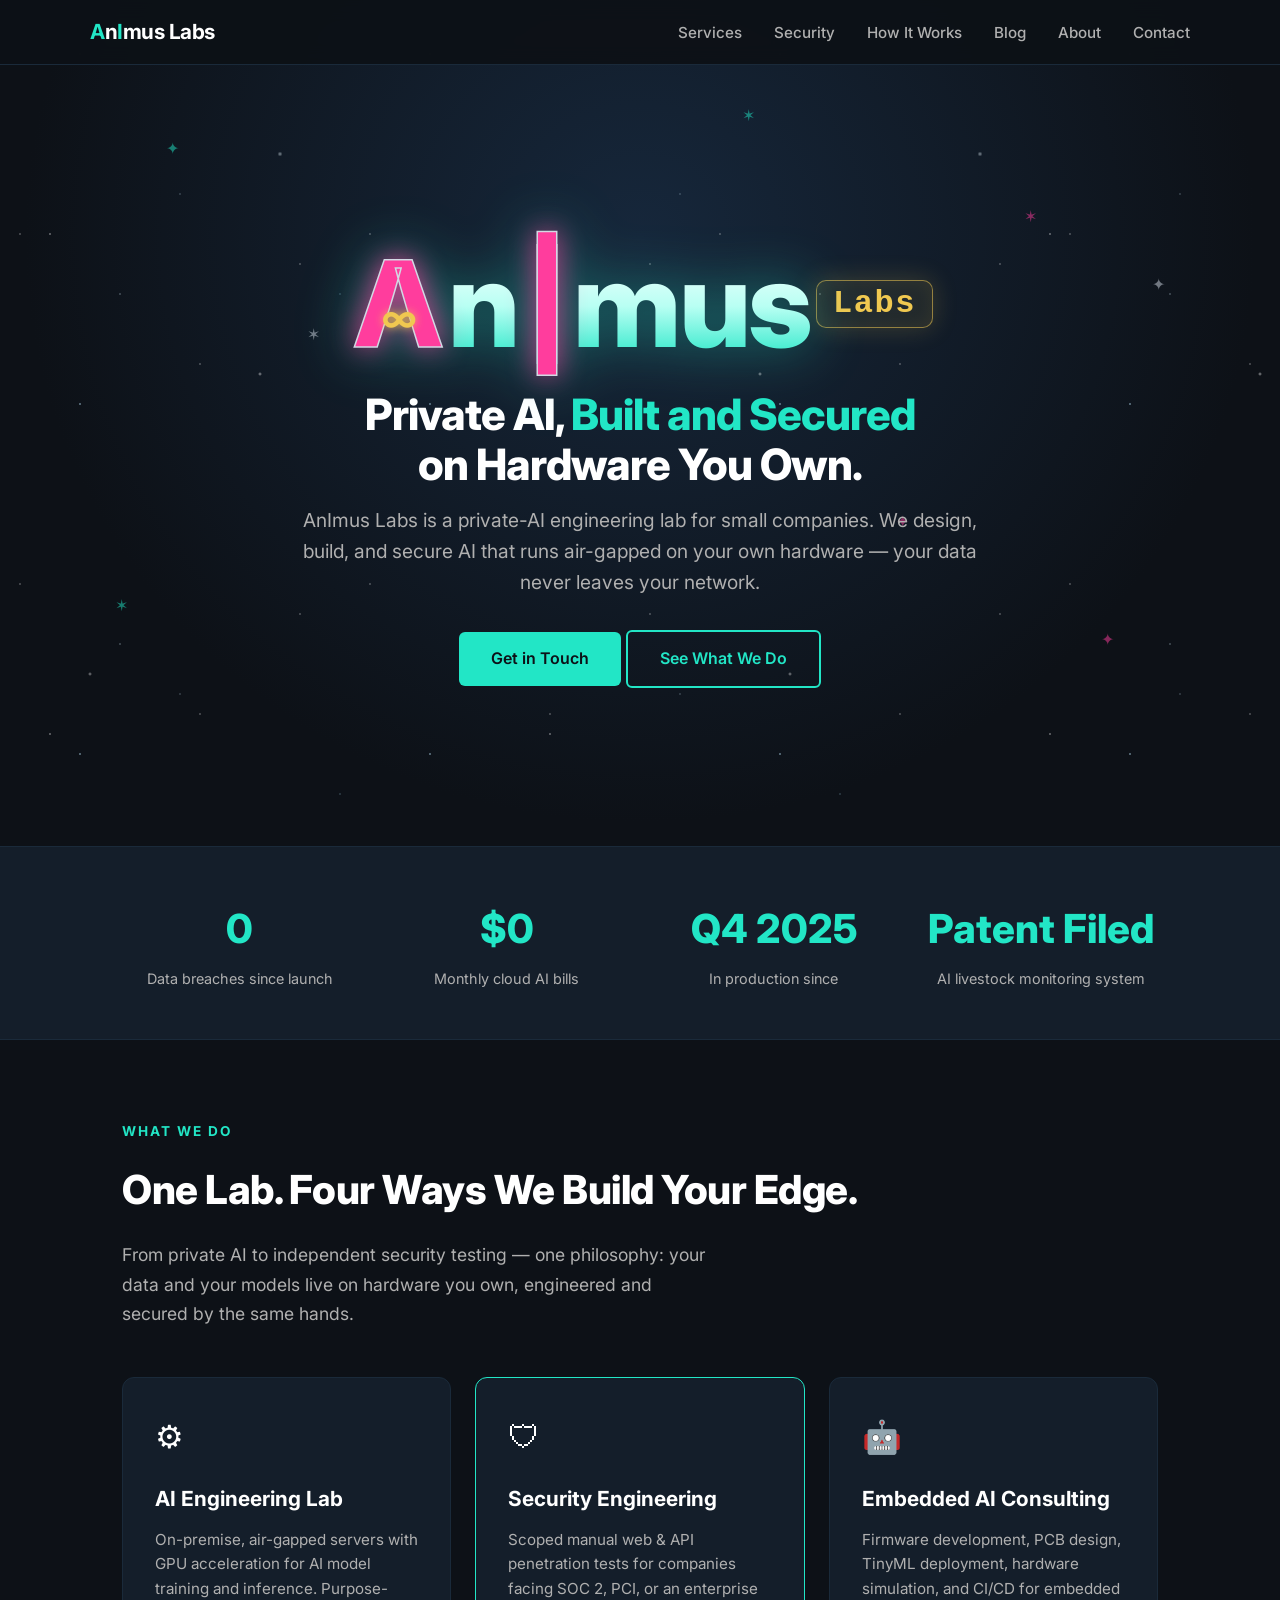
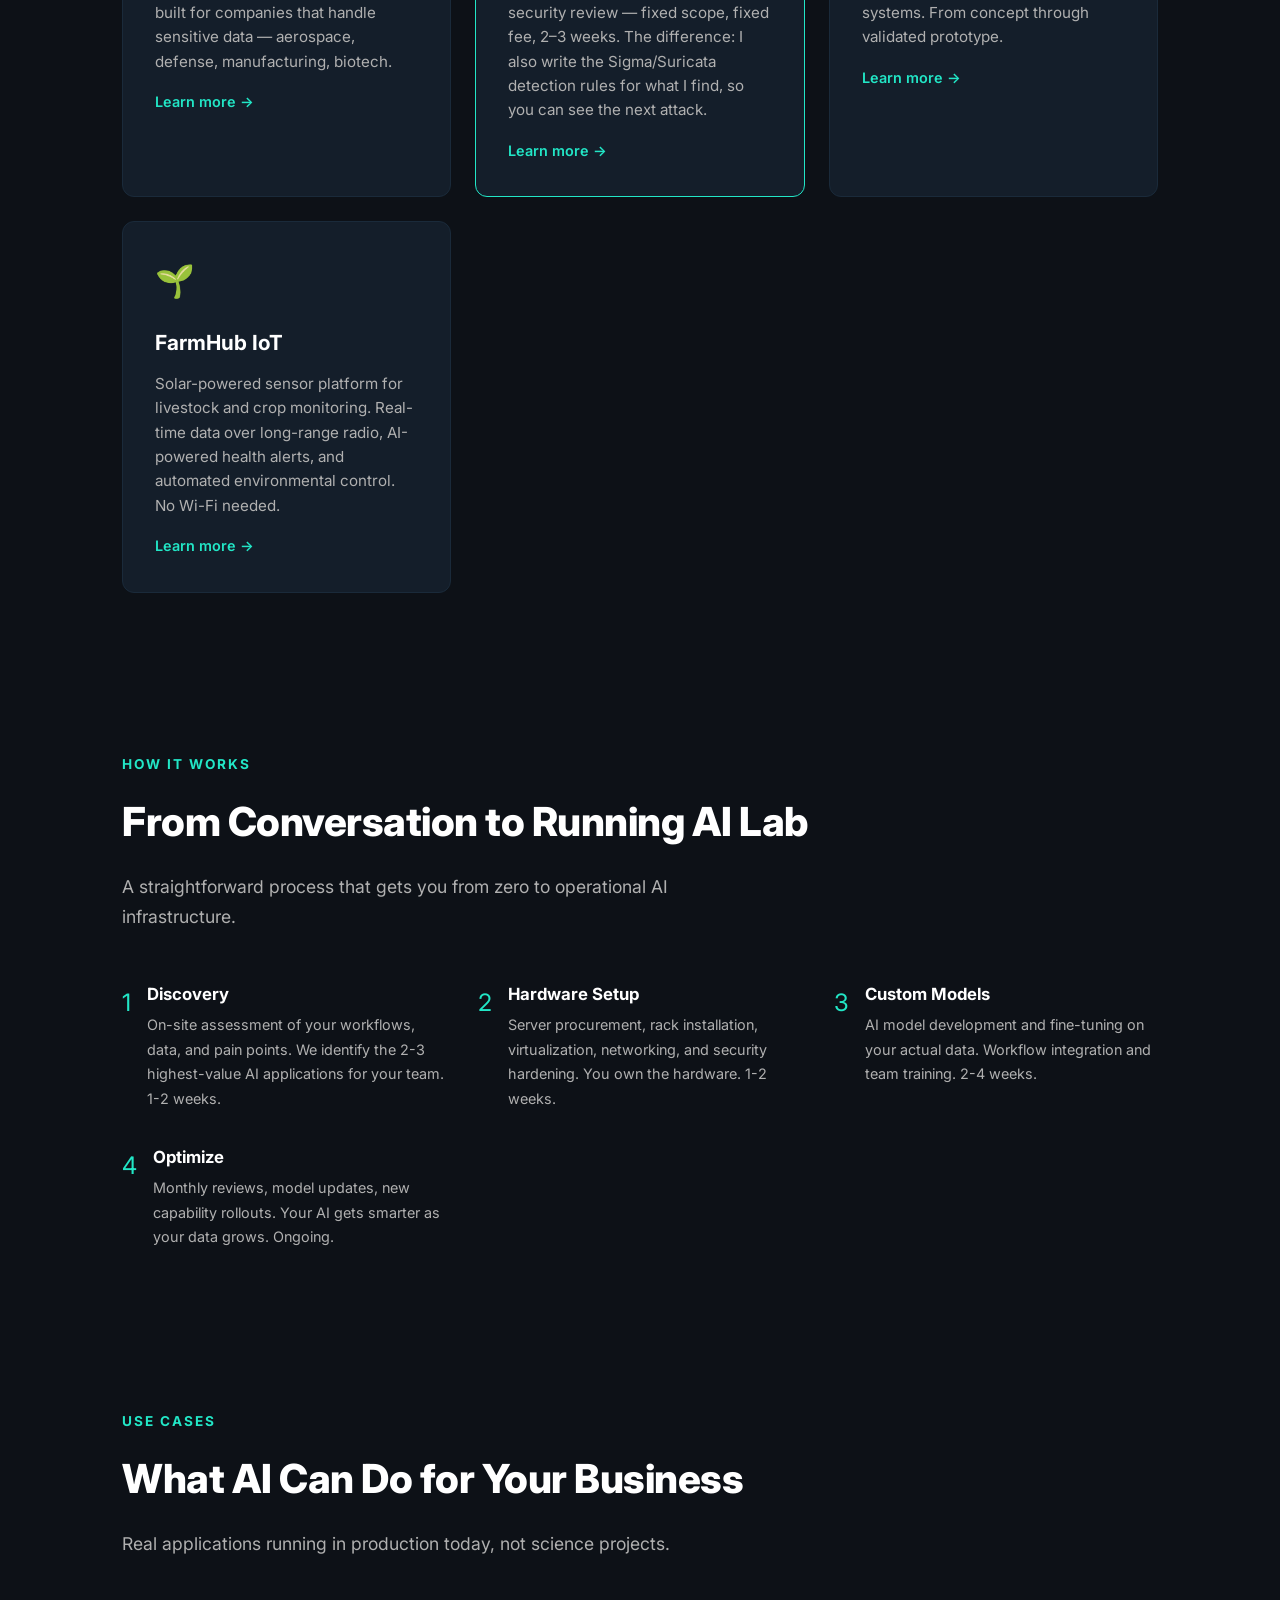
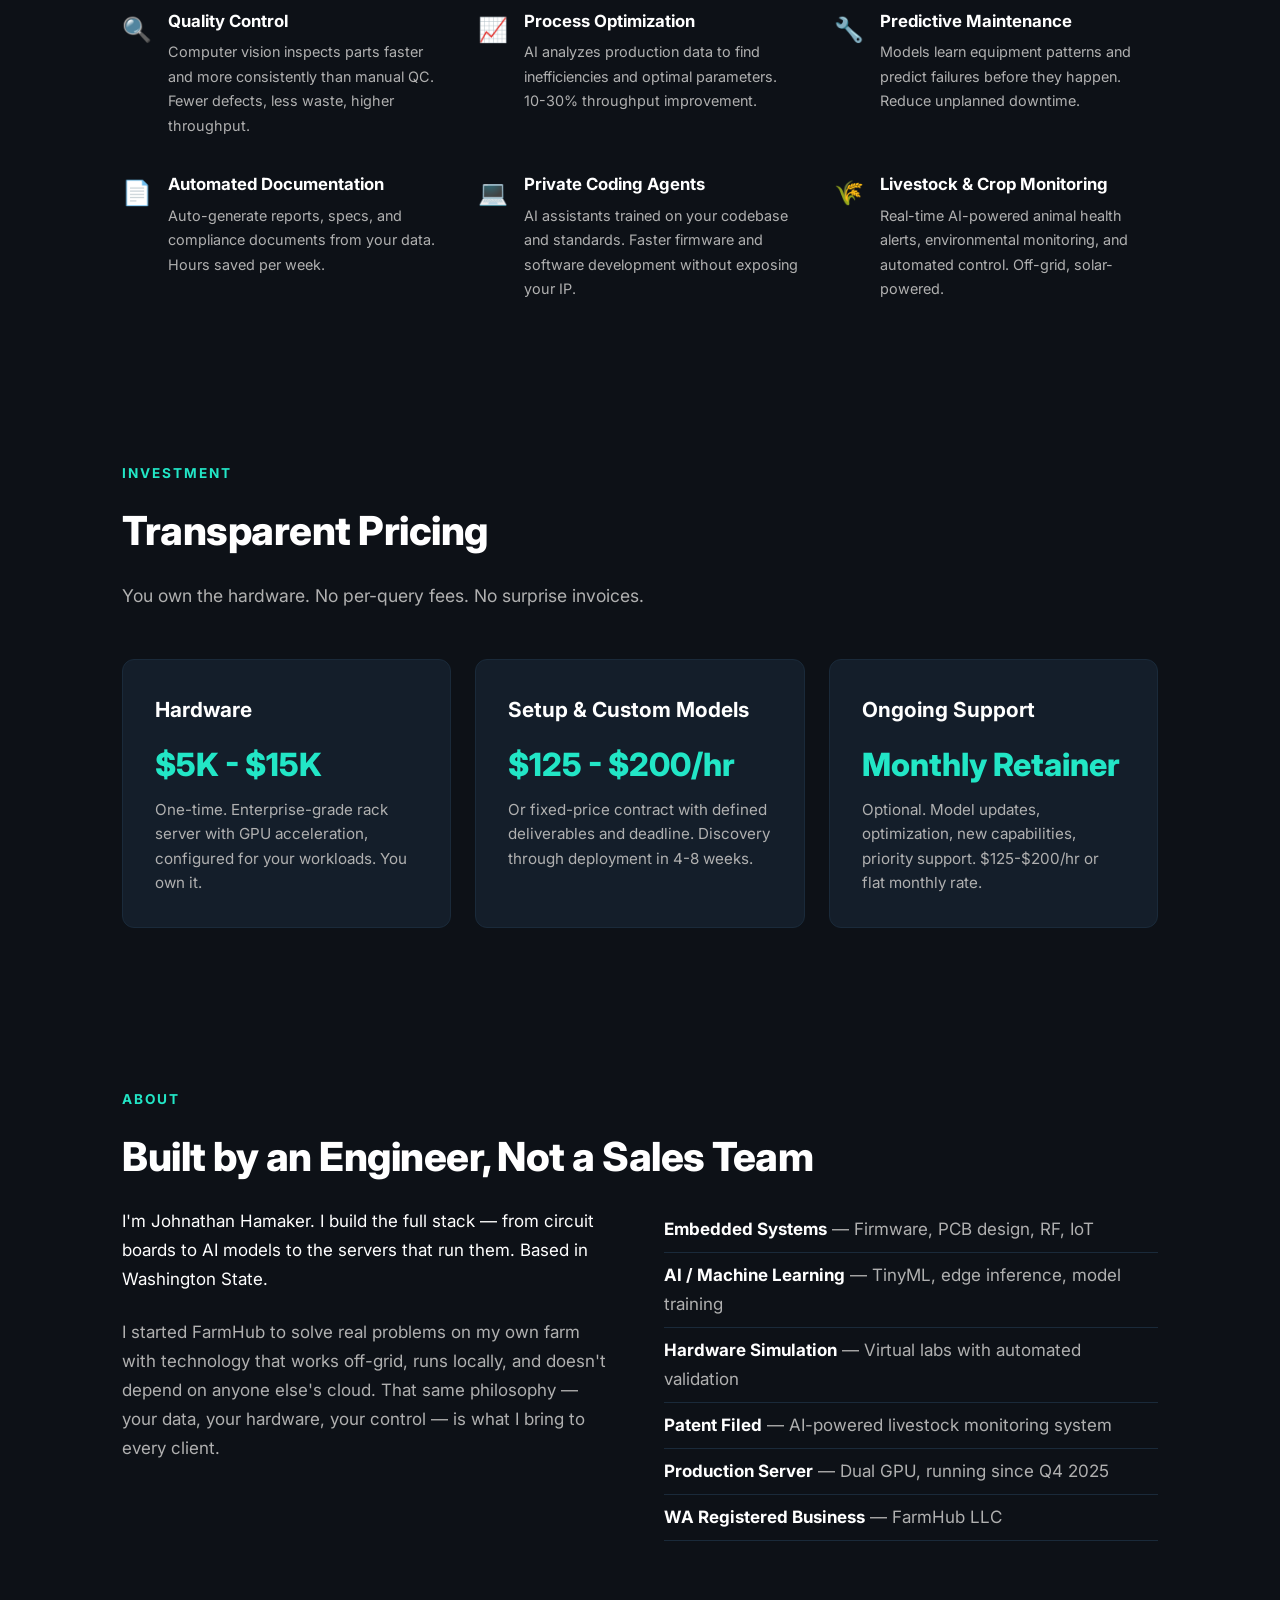
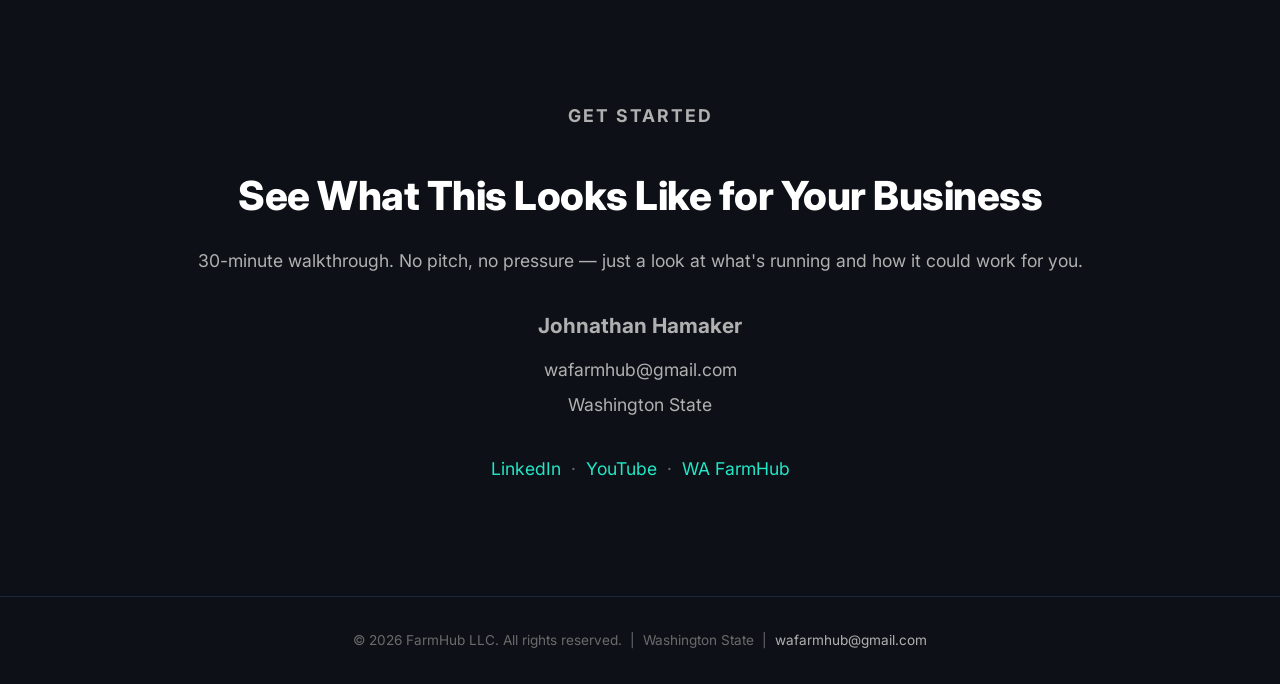
==== index.html @ 7c8c94a9 "Privacy: remove personal phone number + pinpoint town from all public pages Strip 425-318-5986 site-" ====
<!DOCTYPE html>
<html lang="en">
<head>
  <meta charset="UTF-8">
  <meta name="viewport" content="width=device-width, initial-scale=1.0">
  <title>AnImus Labs — Private AI Engineering &amp; Security for Small Companies</title>
  <meta name="description" content="A private-AI engineering lab. We design, build, and secure AI that runs on hardware you own — air-gapped, no cloud dependency, your data never leaves your network. Plus independent web & API penetration testing. Washington State.">
  <link rel="preconnect" href="https://fonts.googleapis.com">
  <link href="https://fonts.googleapis.com/css2?family=Inter:wght@400;500;600;700;800&display=swap" rel="stylesheet">
  <link rel="stylesheet" href="style.css">
</head>
<body>

<!-- NAV -->
<nav>
  <div class="nav-inner">
    <a href="index.html" class="logo"><span>A</span>n<span>I</span>mus Labs</a>
    <button class="nav-toggle" onclick="document.querySelector('nav ul').classList.toggle('open')">&#9776;</button>
    <ul>
      <li><a href="#services">Services</a></li>
      <li><a href="security.html">Security</a></li>
      <li><a href="#how-it-works">How It Works</a></li>
      <li><a href="blog.html">Blog</a></li>
      <li><a href="#about">About</a></li>
      <li><a href="#contact">Contact</a></li>
    </ul>
  </div>
</nav>

<!-- HERO: terminal + starfield -->
<div class="hero-stage">
  <div class="stars"></div>
  <div class="stars2"></div>
  <div class="stars3"></div>
  <span class="spark" style="top:16%; left:13%;">&#10022;</span>
  <span class="spark pink" style="top:24%; left:80%; animation-delay:0.8s;">&#10038;</span>
  <span class="spark" style="top:70%; left:9%; animation-delay:1.4s;">&#10038;</span>
  <span class="spark pink" style="top:74%; left:86%; animation-delay:0.4s;">&#10022;</span>
  <span class="spark" style="top:12%; left:58%; animation-delay:2s;">&#10038;</span>
  <span class="spark pink" style="top:60%; left:70%; animation-delay:1.1s;">&#10022;</span>
  <span class="spark silver" style="top:38%; left:24%; animation-delay:1.7s;">&#10038;</span>
  <span class="spark silver" style="top:32%; left:90%; animation-delay:0.6s;">&#10022;</span>

  <div class="hero-copy">
    <div class="brandmark"><span class="word"><span class="ai" title="lambda — the symbol of computation">&#923;</span>n<span class="ai pink" title="pipe — the Unix pipe">|</span>mus</span><span class="labs">Labs</span></div>
    <h1>Private AI, <span class="highlight">Built and Secured</span><br>on Hardware You Own.</h1>
    <p class="subtitle">AnImus Labs is a private-AI engineering lab for small companies. We design, build, and secure AI that runs air-gapped on your own hardware &mdash; your data never leaves your network.</p>
    <div class="cta-row">
      <a href="#contact" class="btn btn-primary">Get in Touch</a>
      <a href="#services" class="btn btn-outline">See What We Do</a>
    </div>
  </div>
</div>

<!-- PROOF BAR -->
<div class="proof-bar">
  <div class="proof-inner">
    <div class="proof-stat">
      <div class="number">0</div>
      <div class="label">Data breaches since launch</div>
    </div>
    <div class="proof-stat">
      <div class="number">$0</div>
      <div class="label">Monthly cloud AI bills</div>
    </div>
    <div class="proof-stat">
      <div class="number">Q4 2025</div>
      <div class="label">In production since</div>
    </div>
    <div class="proof-stat">
      <div class="number">Patent Filed</div>
      <div class="label">AI livestock monitoring system</div>
    </div>
  </div>
</div>

<!-- SERVICES -->
<section id="services">
  <p class="section-label">What We Do</p>
  <h2>One Lab. Four Ways We Build Your Edge.</h2>
  <p class="section-desc">From private AI to independent security testing &mdash; one philosophy: your data and your models live on hardware you own, engineered and secured by the same hands.</p>

  <div class="services-grid">
    <div class="service-card">
      <div class="icon">&#9881;</div>
      <h3>AI Engineering Lab</h3>
      <p>On-premise, air-gapped servers with GPU acceleration for AI model training and inference. Purpose-built for companies that handle sensitive data &mdash; aerospace, defense, manufacturing, biotech.</p>
      <a href="ai-lab.html" class="learn-more">Learn more &rarr;</a>
    </div>

    <div class="service-card" style="border-color: var(--cyan);">
      <div class="icon">&#128737;</div>
      <h3>Security Engineering</h3>
      <p>Scoped manual web &amp; API penetration tests for companies facing SOC 2, PCI, or an enterprise security review &mdash; fixed scope, fixed fee, 2&ndash;3 weeks. The difference: I also write the Sigma/Suricata detection rules for what I find, so you can see the next attack.</p>
      <a href="security.html" class="learn-more">Learn more &rarr;</a>
    </div>

    <div class="service-card">
      <div class="icon">&#129302;</div>
      <h3>Embedded AI Consulting</h3>
      <p>Firmware development, PCB design, TinyML deployment, hardware simulation, and CI/CD for embedded systems. From concept through validated prototype.</p>
      <a href="consulting.html" class="learn-more">Learn more &rarr;</a>
    </div>

    <div class="service-card">
      <div class="icon">&#127793;</div>
      <h3>FarmHub IoT</h3>
      <p>Solar-powered sensor platform for livestock and crop monitoring. Real-time data over long-range radio, AI-powered health alerts, and automated environmental control. No Wi-Fi needed.</p>
      <a href="farmhub-iot.html" class="learn-more">Learn more &rarr;</a>
    </div>
  </div>
</section>

<!-- HOW IT WORKS -->
<section id="how-it-works">
  <p class="section-label">How It Works</p>
  <h2>From Conversation to Running AI Lab</h2>
  <p class="section-desc">A straightforward process that gets you from zero to operational AI infrastructure.</p>

  <div class="features-list">
    <div class="feature">
      <div class="icon" style="color: var(--cyan);">1</div>
      <div>
        <h4>Discovery</h4>
        <p>On-site assessment of your workflows, data, and pain points. We identify the 2-3 highest-value AI applications for your team. 1-2 weeks.</p>
      </div>
    </div>
    <div class="feature">
      <div class="icon" style="color: var(--cyan);">2</div>
      <div>
        <h4>Hardware Setup</h4>
        <p>Server procurement, rack installation, virtualization, networking, and security hardening. You own the hardware. 1-2 weeks.</p>
      </div>
    </div>
    <div class="feature">
      <div class="icon" style="color: var(--cyan);">3</div>
      <div>
        <h4>Custom Models</h4>
        <p>AI model development and fine-tuning on your actual data. Workflow integration and team training. 2-4 weeks.</p>
      </div>
    </div>
    <div class="feature">
      <div class="icon" style="color: var(--cyan);">4</div>
      <div>
        <h4>Optimize</h4>
        <p>Monthly reviews, model updates, new capability rollouts. Your AI gets smarter as your data grows. Ongoing.</p>
      </div>
    </div>
  </div>
</section>

<!-- USE CASES -->
<section>
  <p class="section-label">Use Cases</p>
  <h2>What AI Can Do for Your Business</h2>
  <p class="section-desc">Real applications running in production today, not science projects.</p>

  <div class="features-list">
    <div class="feature">
      <div class="icon">&#128269;</div>
      <div>
        <h4>Quality Control</h4>
        <p>Computer vision inspects parts faster and more consistently than manual QC. Fewer defects, less waste, higher throughput.</p>
      </div>
    </div>
    <div class="feature">
      <div class="icon">&#128200;</div>
      <div>
        <h4>Process Optimization</h4>
        <p>AI analyzes production data to find inefficiencies and optimal parameters. 10-30% throughput improvement.</p>
      </div>
    </div>
    <div class="feature">
      <div class="icon">&#128295;</div>
      <div>
        <h4>Predictive Maintenance</h4>
        <p>Models learn equipment patterns and predict failures before they happen. Reduce unplanned downtime.</p>
      </div>
    </div>
    <div class="feature">
      <div class="icon">&#128196;</div>
      <div>
        <h4>Automated Documentation</h4>
        <p>Auto-generate reports, specs, and compliance documents from your data. Hours saved per week.</p>
      </div>
    </div>
    <div class="feature">
      <div class="icon">&#128187;</div>
      <div>
        <h4>Private Coding Agents</h4>
        <p>AI assistants trained on your codebase and standards. Faster firmware and software development without exposing your IP.</p>
      </div>
    </div>
    <div class="feature">
      <div class="icon">&#127806;</div>
      <div>
        <h4>Livestock &amp; Crop Monitoring</h4>
        <p>Real-time AI-powered animal health alerts, environmental monitoring, and automated control. Off-grid, solar-powered.</p>
      </div>
    </div>
  </div>
</section>

<!-- PRICING -->
<section>
  <p class="section-label">Investment</p>
  <h2>Transparent Pricing</h2>
  <p class="section-desc">You own the hardware. No per-query fees. No surprise invoices.</p>

  <div class="services-grid">
    <div class="service-card">
      <h3>Hardware</h3>
      <p style="font-size: 2rem; color: var(--cyan); font-weight: 800; margin-bottom: 0.5rem;">$5K - $15K</p>
      <p>One-time. Enterprise-grade rack server with GPU acceleration, configured for your workloads. You own it.</p>
    </div>
    <div class="service-card">
      <h3>Setup &amp; Custom Models</h3>
      <p style="font-size: 2rem; color: var(--cyan); font-weight: 800; margin-bottom: 0.5rem;">$125 - $200/hr</p>
      <p>Or fixed-price contract with defined deliverables and deadline. Discovery through deployment in 4-8 weeks.</p>
    </div>
    <div class="service-card">
      <h3>Ongoing Support</h3>
      <p style="font-size: 2rem; color: var(--cyan); font-weight: 800; margin-bottom: 0.5rem;">Monthly Retainer</p>
      <p>Optional. Model updates, optimization, new capabilities, priority support. $125-$200/hr or flat monthly rate.</p>
    </div>
  </div>
</section>

<!-- ABOUT -->
<section id="about">
  <p class="section-label">About</p>
  <h2>Built by an Engineer, Not a Sales Team</h2>

  <div class="about-grid">
    <div>
      <p style="margin-bottom: 1.5rem;">I'm Johnathan Hamaker. I build the full stack — from circuit boards to AI models to the servers that run them. Based in Washington State.</p>
      <p style="color: var(--gray-light);">I started FarmHub to solve real problems on my own farm with technology that works off-grid, runs locally, and doesn't depend on anyone else's cloud. That same philosophy — your data, your hardware, your control — is what I bring to every client.</p>
    </div>
    <div>
      <ul class="credentials">
        <li><strong>Embedded Systems</strong> — Firmware, PCB design, RF, IoT</li>
        <li><strong>AI / Machine Learning</strong> — TinyML, edge inference, model training</li>
        <li><strong>Hardware Simulation</strong> — Virtual labs with automated validation</li>
        <li><strong>Patent Filed</strong> — AI-powered livestock monitoring system</li>
        <li><strong>Production Server</strong> — Dual GPU, running since Q4 2025</li>
        <li><strong>WA Registered Business</strong> — FarmHub LLC</li>
      </ul>
    </div>
  </div>
</section>

<!-- CTA -->
<section id="contact" class="cta-section">
  <p class="section-label">Get Started</p>
  <h2>See What This Looks Like for Your Business</h2>
  <p>30-minute walkthrough. No pitch, no pressure — just a look at what's running and how it could work for you.</p>
  <p style="font-size: 1.3rem; margin-bottom: 0.5rem;"><strong>Johnathan Hamaker</strong></p>
  <p style="font-size: 1.1rem; color: var(--gray-light); line-height: 2;">
    wafarmhub@gmail.com<br>
    Washington State
  </p>
  <p style="margin-top: 1.5rem; color: var(--gray-dark);">
    <a href="https://www.linkedin.com/in/johnathan-hamaker-a85039198" target="_blank">LinkedIn</a>
    &nbsp;&middot;&nbsp;
    <a href="https://www.youtube.com/@johnyredneck2308" target="_blank">YouTube</a>
    &nbsp;&middot;&nbsp;
    <a href="https://www.wafarmhub.com" target="_blank">WA FarmHub</a>
  </p>
</section>

<!-- FOOTER -->
<footer>
  <p>&copy; 2026 FarmHub LLC. All rights reserved. &nbsp;|&nbsp; Washington State &nbsp;|&nbsp; <a href="mailto:wafarmhub@gmail.com">wafarmhub@gmail.com</a></p>
</footer>

</body>
</html>
---- style.css ----
/* AnImus Enterprises — Dark Navy/Cyan Theme */
:root {
  --navy: #0d1117;
  --navy-light: #141e2a;
  --navy-mid: #1a2a3a;
  --cyan: #22e6c6;        /* primary accent (retro teal) */
  --cyan-dark: #14a89a;
  --pink: #ff3d9d;       /* secondary accent (retro pink) */
  --silver: #d2d9e4;       /* glam accent (silver trim on the A/I letters) */
  --gold: #f0c850;         /* glam accent (gold — the Labs chip) */
  --white: #ffffff;
  --gray-light: #b0b0b0;
  --gray-dark: #6a6a6a;
  --red-soft: #ff8080;
  --font-main: 'Inter', -apple-system, BlinkMacSystemFont, 'Segoe UI', sans-serif;
  --font-mono: 'JetBrains Mono', 'Fira Code', monospace;
  --max-width: 1100px;
}

* { margin: 0; padding: 0; box-sizing: border-box; }

html { scroll-behavior: smooth; }

body {
  font-family: var(--font-main);
  background: var(--navy);
  color: var(--white);
  line-height: 1.7;
  font-size: 17px;
}

a { color: var(--cyan); text-decoration: none; transition: color 0.2s; }
a:hover { color: var(--white); }

/* === NAV === */
nav {
  position: fixed;
  top: 0;
  width: 100%;
  background: rgba(13, 17, 23, 0.95);
  backdrop-filter: blur(10px);
  border-bottom: 1px solid var(--navy-mid);
  z-index: 100;
  padding: 0 2rem;
}

nav .nav-inner {
  max-width: var(--max-width);
  margin: 0 auto;
  display: flex;
  justify-content: space-between;
  align-items: center;
  height: 64px;
}

nav .logo {
  font-size: 1.3rem;
  font-weight: 700;
  color: var(--white);
  letter-spacing: -0.5px;
}

nav .logo span { color: var(--cyan); }

nav ul {
  list-style: none;
  display: flex;
  gap: 2rem;
}

nav ul li a {
  color: var(--gray-light);
  font-size: 0.95rem;
  font-weight: 500;
  transition: color 0.2s;
}

nav ul li a:hover { color: var(--cyan); }

/* Mobile nav */
.nav-toggle { display: none; background: none; border: none; color: var(--white); font-size: 1.5rem; cursor: pointer; }

@media (max-width: 768px) {
  .nav-toggle { display: block; }
  nav ul { display: none; flex-direction: column; position: absolute; top: 64px; left: 0; width: 100%; background: var(--navy); padding: 1rem 2rem; border-bottom: 1px solid var(--navy-mid); }
  nav ul.open { display: flex; }
}

/* === SECTIONS === */
section {
  max-width: var(--max-width);
  margin: 0 auto;
  padding: 5rem 2rem;
}

/* === HERO === */
.hero {
  min-height: 90vh;
  display: flex;
  flex-direction: column;
  justify-content: center;
  max-width: var(--max-width);
  margin: 0 auto;
  padding: 8rem 2rem 5rem;
}

.hero h1 {
  font-size: 3.5rem;
  font-weight: 800;
  line-height: 1.15;
  margin-bottom: 1.5rem;
  letter-spacing: -1px;
}

.hero h1 .highlight { color: var(--cyan); }

.hero .subtitle {
  font-size: 1.3rem;
  color: var(--gray-light);
  max-width: 650px;
  margin-bottom: 2.5rem;
  line-height: 1.6;
}

.hero .cta-row { display: flex; gap: 1rem; flex-wrap: wrap; }

.btn {
  display: inline-block;
  padding: 0.85rem 2rem;
  border-radius: 6px;
  font-weight: 600;
  font-size: 1rem;
  transition: all 0.2s;
  cursor: pointer;
  border: none;
}

.btn-primary { background: var(--cyan); color: var(--navy); }
.btn-primary:hover { background: var(--white); color: var(--navy); }

.btn-outline { background: transparent; color: var(--cyan); border: 2px solid var(--cyan); }
.btn-outline:hover { background: var(--cyan); color: var(--navy); }

/* === SECTION HEADERS === */
.section-label {
  color: var(--cyan);
  font-size: 0.85rem;
  font-weight: 700;
  text-transform: uppercase;
  letter-spacing: 2px;
  margin-bottom: 0.75rem;
}

h2 {
  font-size: 2.5rem;
  font-weight: 800;
  margin-bottom: 1rem;
  letter-spacing: -0.5px;
}

.section-desc {
  color: var(--gray-light);
  font-size: 1.1rem;
  max-width: 600px;
  margin-bottom: 3rem;
}

/* === SERVICES GRID === */
.services-grid {
  display: grid;
  grid-template-columns: repeat(auto-fit, minmax(300px, 1fr));
  gap: 1.5rem;
}

.service-card {
  background: var(--navy-light);
  border: 1px solid var(--navy-mid);
  border-radius: 12px;
  padding: 2rem;
  transition: border-color 0.2s, transform 0.2s;
}

.service-card:hover {
  border-color: var(--cyan);
  transform: translateY(-2px);
}

.service-card .icon {
  font-size: 2rem;
  margin-bottom: 1rem;
}

.service-card h3 {
  font-size: 1.3rem;
  margin-bottom: 0.75rem;
  color: var(--white);
}

.service-card p {
  color: var(--gray-light);
  font-size: 0.95rem;
  line-height: 1.6;
}

.service-card .learn-more {
  display: inline-block;
  margin-top: 1rem;
  color: var(--cyan);
  font-weight: 600;
  font-size: 0.9rem;
}

/* === FEATURES LIST === */
.features-list {
  display: grid;
  grid-template-columns: repeat(auto-fit, minmax(280px, 1fr));
  gap: 2rem;
  margin-top: 2rem;
}

.feature {
  display: flex;
  gap: 1rem;
  align-items: flex-start;
}

.feature .icon {
  font-size: 1.5rem;
  flex-shrink: 0;
  margin-top: 0.2rem;
}

.feature h4 {
  font-size: 1.05rem;
  margin-bottom: 0.3rem;
}

.feature p {
  color: var(--gray-light);
  font-size: 0.9rem;
}

/* === PROOF BAR === */
.proof-bar {
  background: var(--navy-light);
  border-top: 1px solid var(--navy-mid);
  border-bottom: 1px solid var(--navy-mid);
}

.proof-bar .proof-inner {
  max-width: var(--max-width);
  margin: 0 auto;
  padding: 3rem 2rem;
  display: grid;
  grid-template-columns: repeat(auto-fit, minmax(200px, 1fr));
  gap: 2rem;
  text-align: center;
}

.proof-stat .number {
  font-size: 2.5rem;
  font-weight: 800;
  color: var(--cyan);
}

.proof-stat .label {
  color: var(--gray-light);
  font-size: 0.9rem;
  margin-top: 0.25rem;
}

/* === ABOUT === */
.about-grid {
  display: grid;
  grid-template-columns: 1fr 1fr;
  gap: 3rem;
  align-items: start;
}

@media (max-width: 768px) {
  .about-grid { grid-template-columns: 1fr; }
}

.about-grid .credentials { list-style: none; }
.about-grid .credentials li {
  padding: 0.5rem 0;
  border-bottom: 1px solid var(--navy-mid);
  color: var(--gray-light);
}
.about-grid .credentials li strong { color: var(--white); }

/* === CTA SECTION === */
.cta-section {
  text-align: center;
  padding: 5rem 2rem;
}

.cta-section h2 { margin-bottom: 1rem; }
.cta-section p { color: var(--gray-light); margin-bottom: 2rem; font-size: 1.1rem; }

/* === FOOTER === */
footer {
  border-top: 1px solid var(--navy-mid);
  padding: 2rem;
  text-align: center;
  color: var(--gray-dark);
  font-size: 0.85rem;
}

footer a { color: var(--gray-light); }

/* === BLOG === */
.blog-post {
  border-bottom: 1px solid var(--navy-mid);
  padding: 2rem 0;
}

.blog-post:last-child { border-bottom: none; }

.blog-post .post-date {
  color: var(--gray-dark);
  font-size: 0.85rem;
  margin-bottom: 0.5rem;
}

.blog-post h2 {
  font-size: 1.6rem;
  margin-bottom: 0.75rem;
}

.blog-post h2 a { color: var(--white); }
.blog-post h2 a:hover { color: var(--cyan); }

.blog-post .post-preview {
  color: var(--gray-light);
  font-size: 1rem;
  line-height: 1.7;
  margin-bottom: 0.75rem;
}

/* === TERMINAL + STARFIELD HERO === */
.hero-stage {
  position: relative;
  min-height: 94vh;
  display: flex;
  flex-direction: column;
  align-items: center;
  justify-content: center;
  overflow: hidden;
  padding: 7rem 1.5rem 4rem;
  background: radial-gradient(ellipse at 50% 28%, #16273b 0%, var(--navy) 68%);
}

/* drifting star layers (parallax) */
.hero-stage .stars,
.hero-stage .stars2,
.hero-stage .stars3 {
  position: absolute;
  top: -100%; left: 0; right: 0; bottom: 0;
  height: 200%;
  pointer-events: none;
  z-index: 0;
}
.hero-stage .stars {
  background-image:
    radial-gradient(1px 1px at 20px 30px, #ffffff, transparent),
    radial-gradient(1px 1px at 120px 90px, #d7f3ff, transparent),
    radial-gradient(1px 1px at 200px 160px, #ffffff, transparent),
    radial-gradient(1.5px 1.5px at 80px 200px, #bfe9ff, transparent),
    radial-gradient(1px 1px at 300px 60px, #ffffff, transparent);
  background-size: 350px 350px;
  animation: drift 120s linear infinite;
  opacity: 0.7;
}
.hero-stage .stars2 {
  background-image:
    radial-gradient(1.5px 1.5px at 50px 80px, #ffffff, transparent),
    radial-gradient(1px 1px at 180px 40px, #cfeeff, transparent),
    radial-gradient(2px 2px at 260px 220px, #ffffff, transparent),
    radial-gradient(1px 1px at 340px 140px, #a9def7, transparent);
  background-size: 500px 500px;
  animation: drift 80s linear infinite;
  opacity: 0.55;
}
.hero-stage .stars3 {
  background-image:
    radial-gradient(2px 2px at 90px 120px, #ffffff, transparent),
    radial-gradient(2.5px 2.5px at 280px 300px, #e9f8ff, transparent);
  background-size: 700px 700px;
  animation: drift 55s linear infinite;
  opacity: 0.5;
}
@keyframes drift { from { transform: translateY(0); } to { transform: translateY(50%); } }

/* pink/teal sparkles */
.hero-stage .spark {
  position: absolute;
  z-index: 1;
  color: var(--cyan);
  font-size: 1rem;
  opacity: 0.5;
  animation: twinkle 3.2s ease-in-out infinite;
  pointer-events: none;
}
.hero-stage .spark.pink { color: var(--pink); }
.hero-stage .spark.silver { color: var(--silver); }
@keyframes twinkle { 0%,100% { opacity: 0.15; transform: scale(0.8); } 50% { opacity: 1; transform: scale(1.15); } }

/* creative, glowing brand wordmark (the graphic centerpiece) */
.hero-stage .brandmark {
  position: relative; z-index: 2;
  font-family: var(--font-main);
  display: flex; align-items: center; justify-content: center;
  flex-wrap: wrap; gap: 0.3em;
  line-height: 1; margin-bottom: 1.6rem;
}
/* "AnImus" — big white→cyan gradient letters with a soft glow */
.hero-stage .brandmark .word {
  font-size: clamp(3.6rem, 13vw, 7.5rem);
  font-weight: 800; letter-spacing: -2.5px;
  background: linear-gradient(180deg, #ffffff 0%, #b8fff3 52%, var(--cyan) 100%);
  -webkit-background-clip: text; background-clip: text;
  -webkit-text-fill-color: transparent;
  filter: drop-shadow(0 0 28px rgba(34,230,198,0.45));
}
/* the hidden "AI" in AnImus — pink neon letters with a silver glam outline */
.hero-stage .brandmark .word .ai {
  -webkit-text-fill-color: var(--pink);
  color: var(--pink);
  -webkit-text-stroke: 1.5px var(--silver);
  text-shadow: 0 0 28px rgba(255,61,157,0.85);
  padding: 0 0.06em;
}
/* embed a small infinity ∞ in the apex negative-space of the lambda A */
.hero-stage .brandmark .word .ai:not(.pink) { position: relative; }
.hero-stage .brandmark .word .ai:not(.pink)::after {
  content: "\221E";
  position: absolute;
  left: 50%; top: 60%;
  transform: translate(-50%, -50%);
  font-size: 0.30em;
  font-weight: 700;
  color: var(--gold);
  -webkit-text-fill-color: var(--gold);
  -webkit-text-stroke: 0;
  text-shadow: 0 0 8px rgba(240,200,80,0.9);
  pointer-events: none;
}
/* "Labs" — a glowing monospace chip/badge (the computer-product touch) */
.hero-stage .brandmark .labs {
  align-self: center;
  font-family: var(--font-mono);
  font-size: clamp(1rem, 3.2vw, 2rem);
  font-weight: 700; letter-spacing: 1.5px;
  color: var(--gold);
  background: rgba(240,200,80,0.08);
  border: 1.5px solid rgba(240,200,80,0.55);
  border-radius: 10px;
  padding: 0.22em 0.5em;
  box-shadow: 0 0 26px rgba(240,200,80,0.2), inset 0 0 18px rgba(240,200,80,0.07);
}

/* hero copy below terminal */
.hero-stage .hero-copy { position: relative; z-index: 2; text-align: center; margin-top: 2.4rem; max-width: 720px; }
.hero-stage .hero-copy h1 { font-size: 2.7rem; font-weight: 800; line-height: 1.15; letter-spacing: -1px; margin-bottom: 1rem; }
.hero-stage .hero-copy h1 .highlight { color: var(--cyan); }
.hero-stage .hero-copy .subtitle { font-size: 1.2rem; color: var(--gray-light); margin: 0 auto 2rem; line-height: 1.6; }
.hero-stage .hero-copy .cta-row { justify-content: center; }

/* === RESPONSIVE === */
@media (max-width: 768px) {
  .hero h1 { font-size: 2.2rem; }
  h2 { font-size: 1.8rem; }
  .hero { min-height: 70vh; padding-top: 6rem; }
  section { padding: 3rem 1.5rem; }
  .hero-stage { min-height: 84vh; padding-top: 6rem; }
  .hero-stage .hero-copy h1 { font-size: 2rem; }
  .hero-stage .eyebrow { font-size: 0.75rem; letter-spacing: 2px; }
}
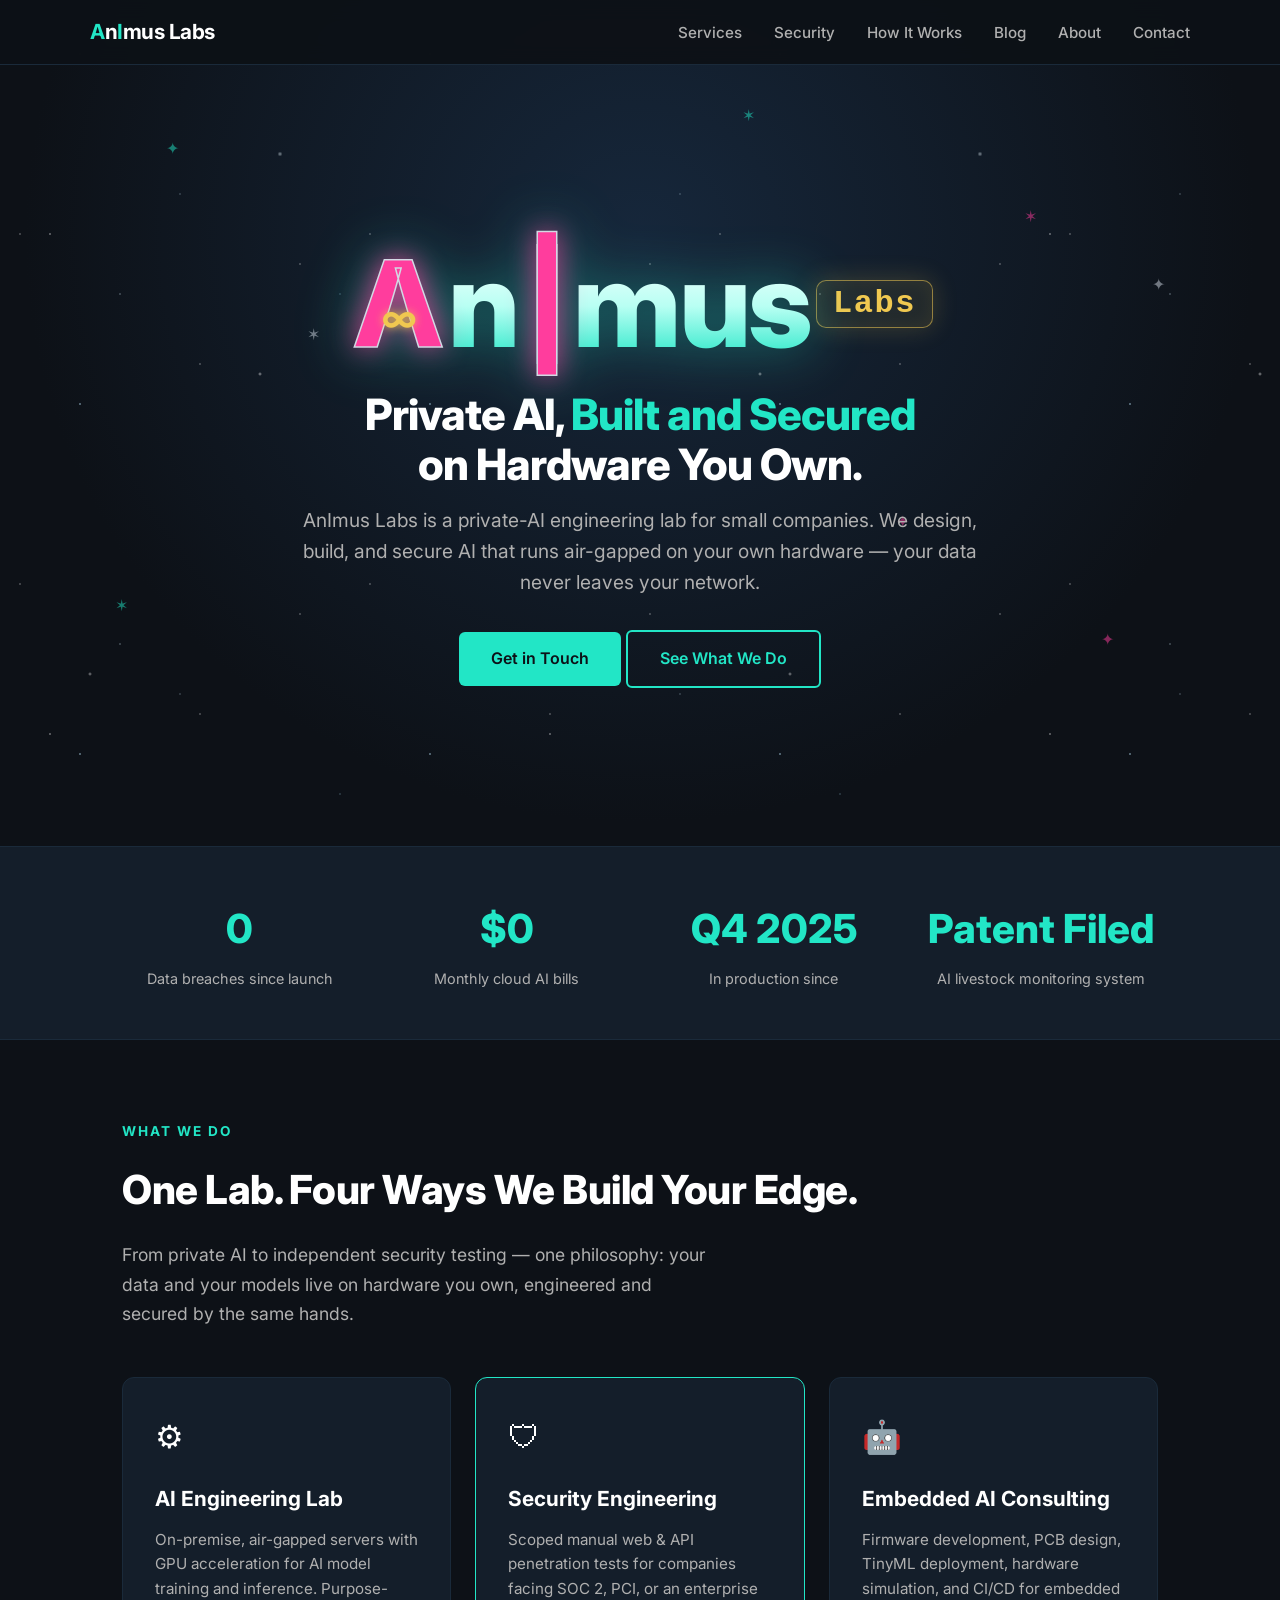
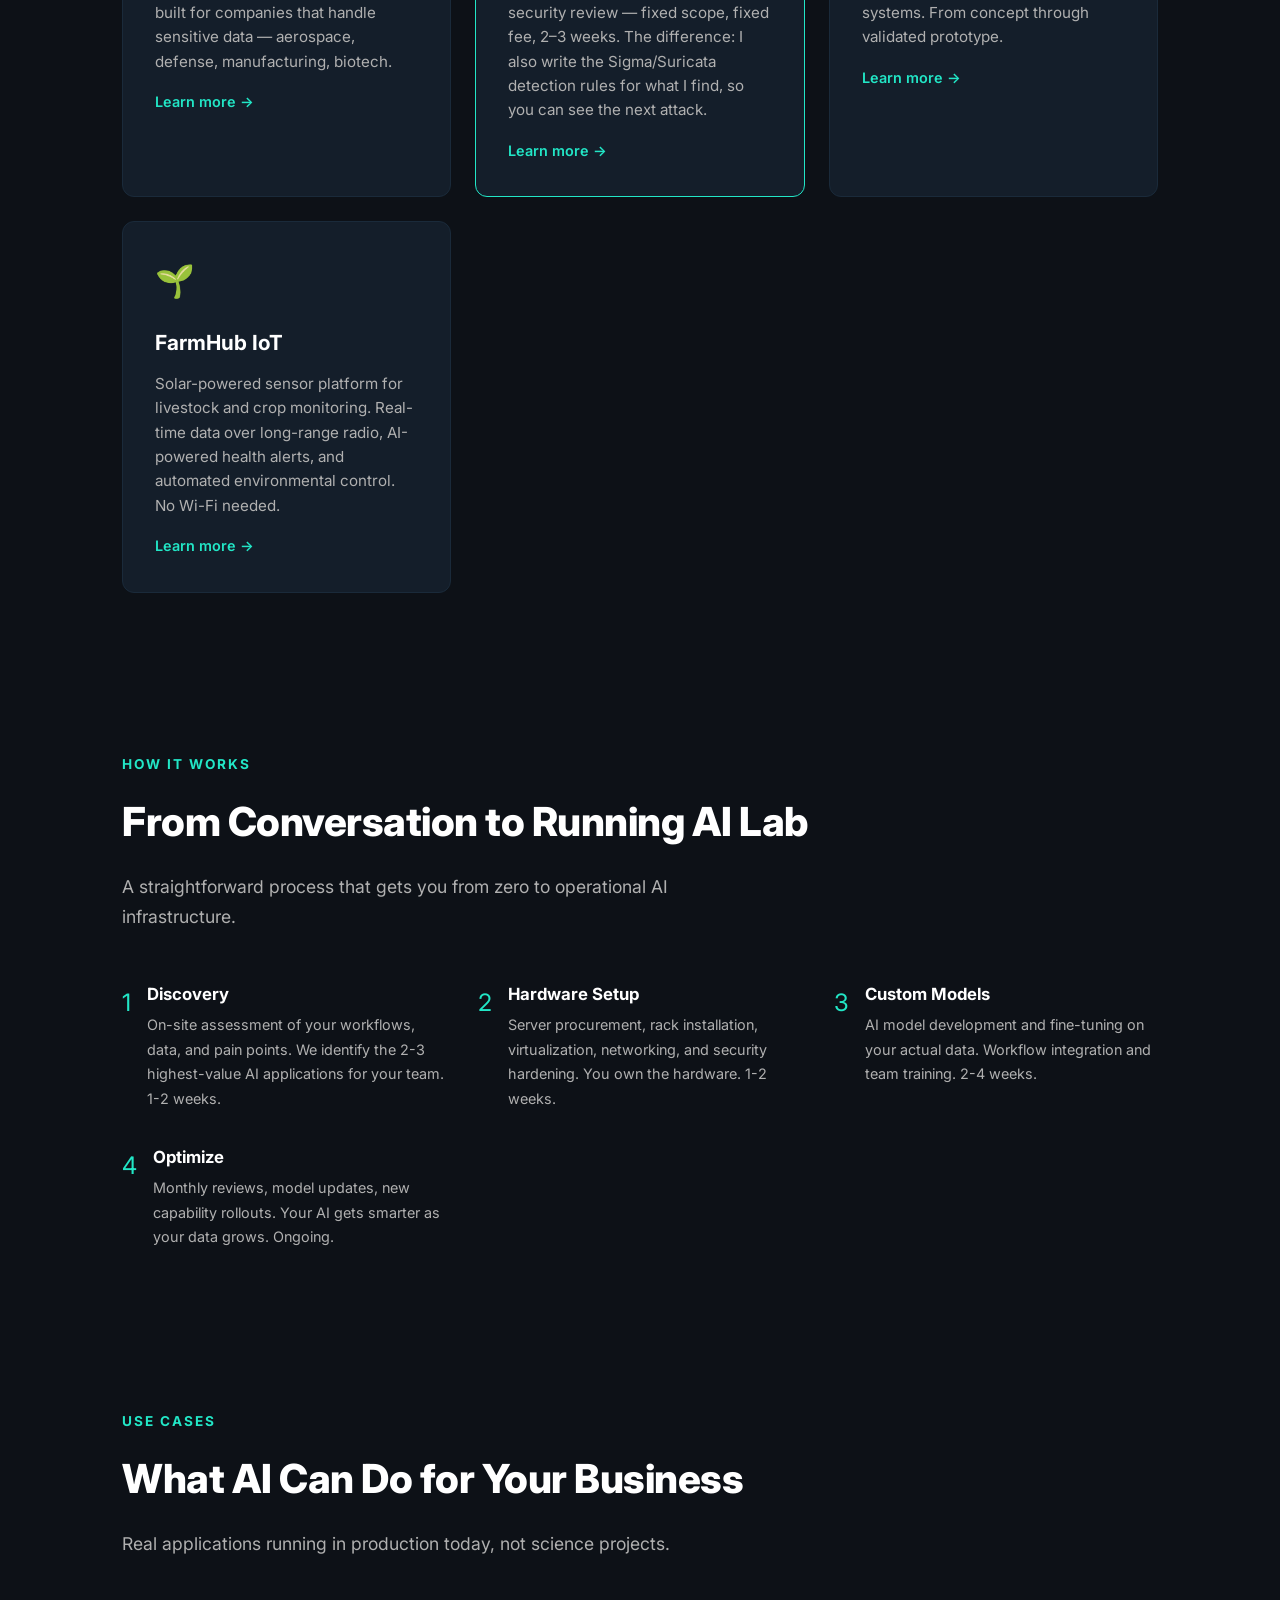
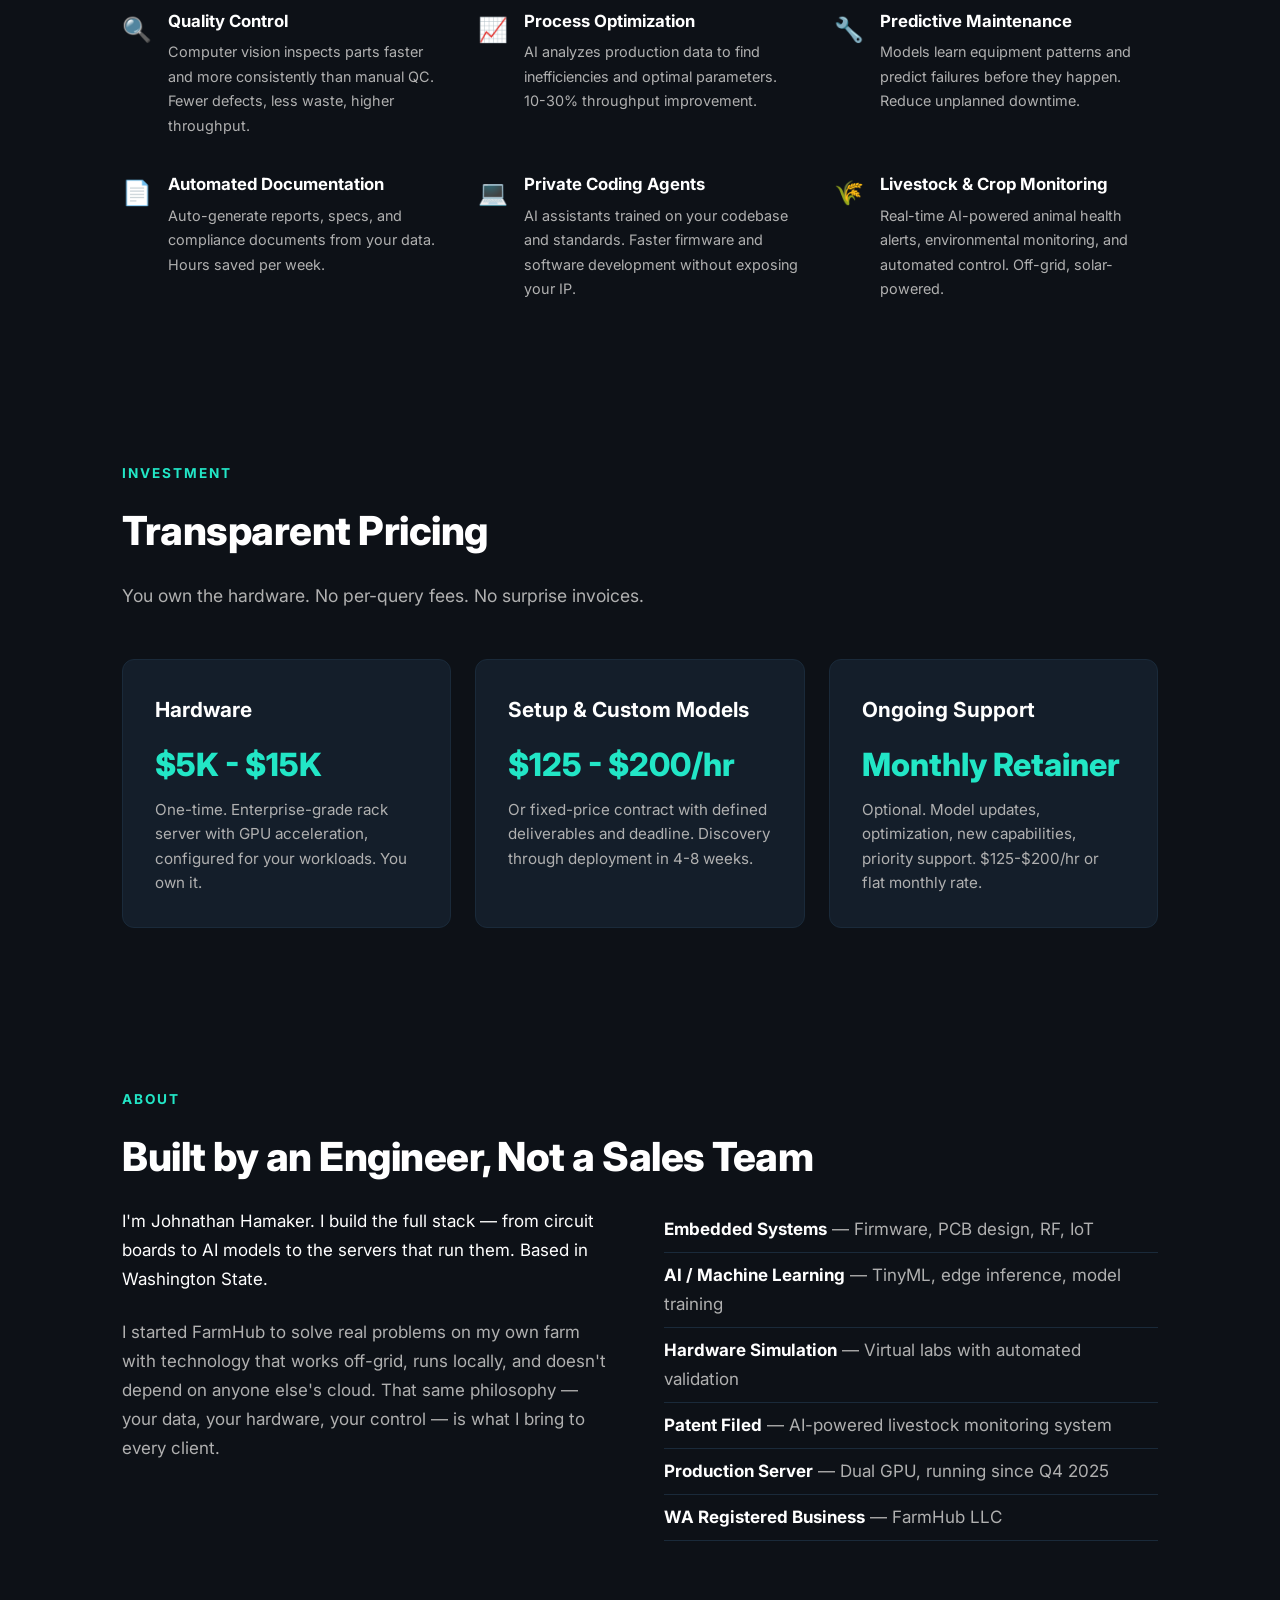
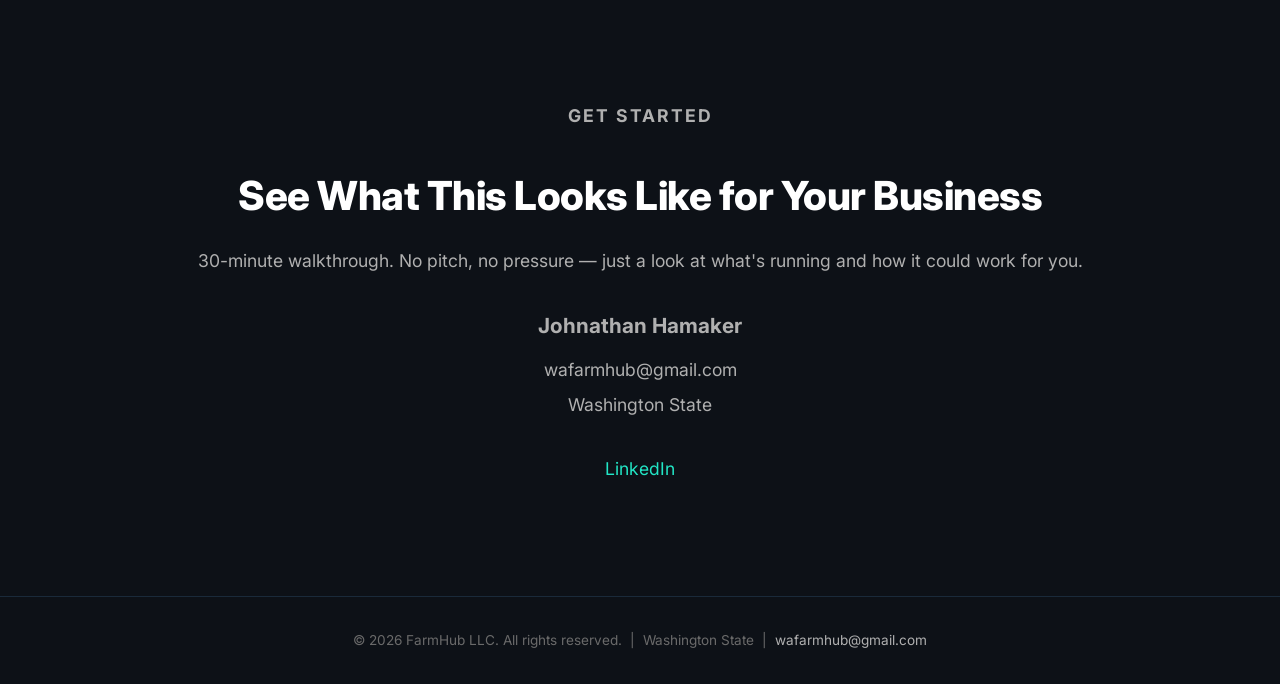
==== commit 92e9b402: "Security/privacy hardening: scrub public README internals, drop personal YouTube link, neutralize bl" ====
--- a/index.html
+++ b/index.html
@@ -261,10 +261,6 @@
   </p>
   <p style="margin-top: 1.5rem; color: var(--gray-dark);">
     <a href="https://www.linkedin.com/in/johnathan-hamaker-a85039198" target="_blank">LinkedIn</a>
-    &nbsp;&middot;&nbsp;
-    <a href="https://www.youtube.com/@johnyredneck2308" target="_blank">YouTube</a>
-    &nbsp;&middot;&nbsp;
-    <a href="https://www.wafarmhub.com" target="_blank">WA FarmHub</a>
   </p>
 </section>
 
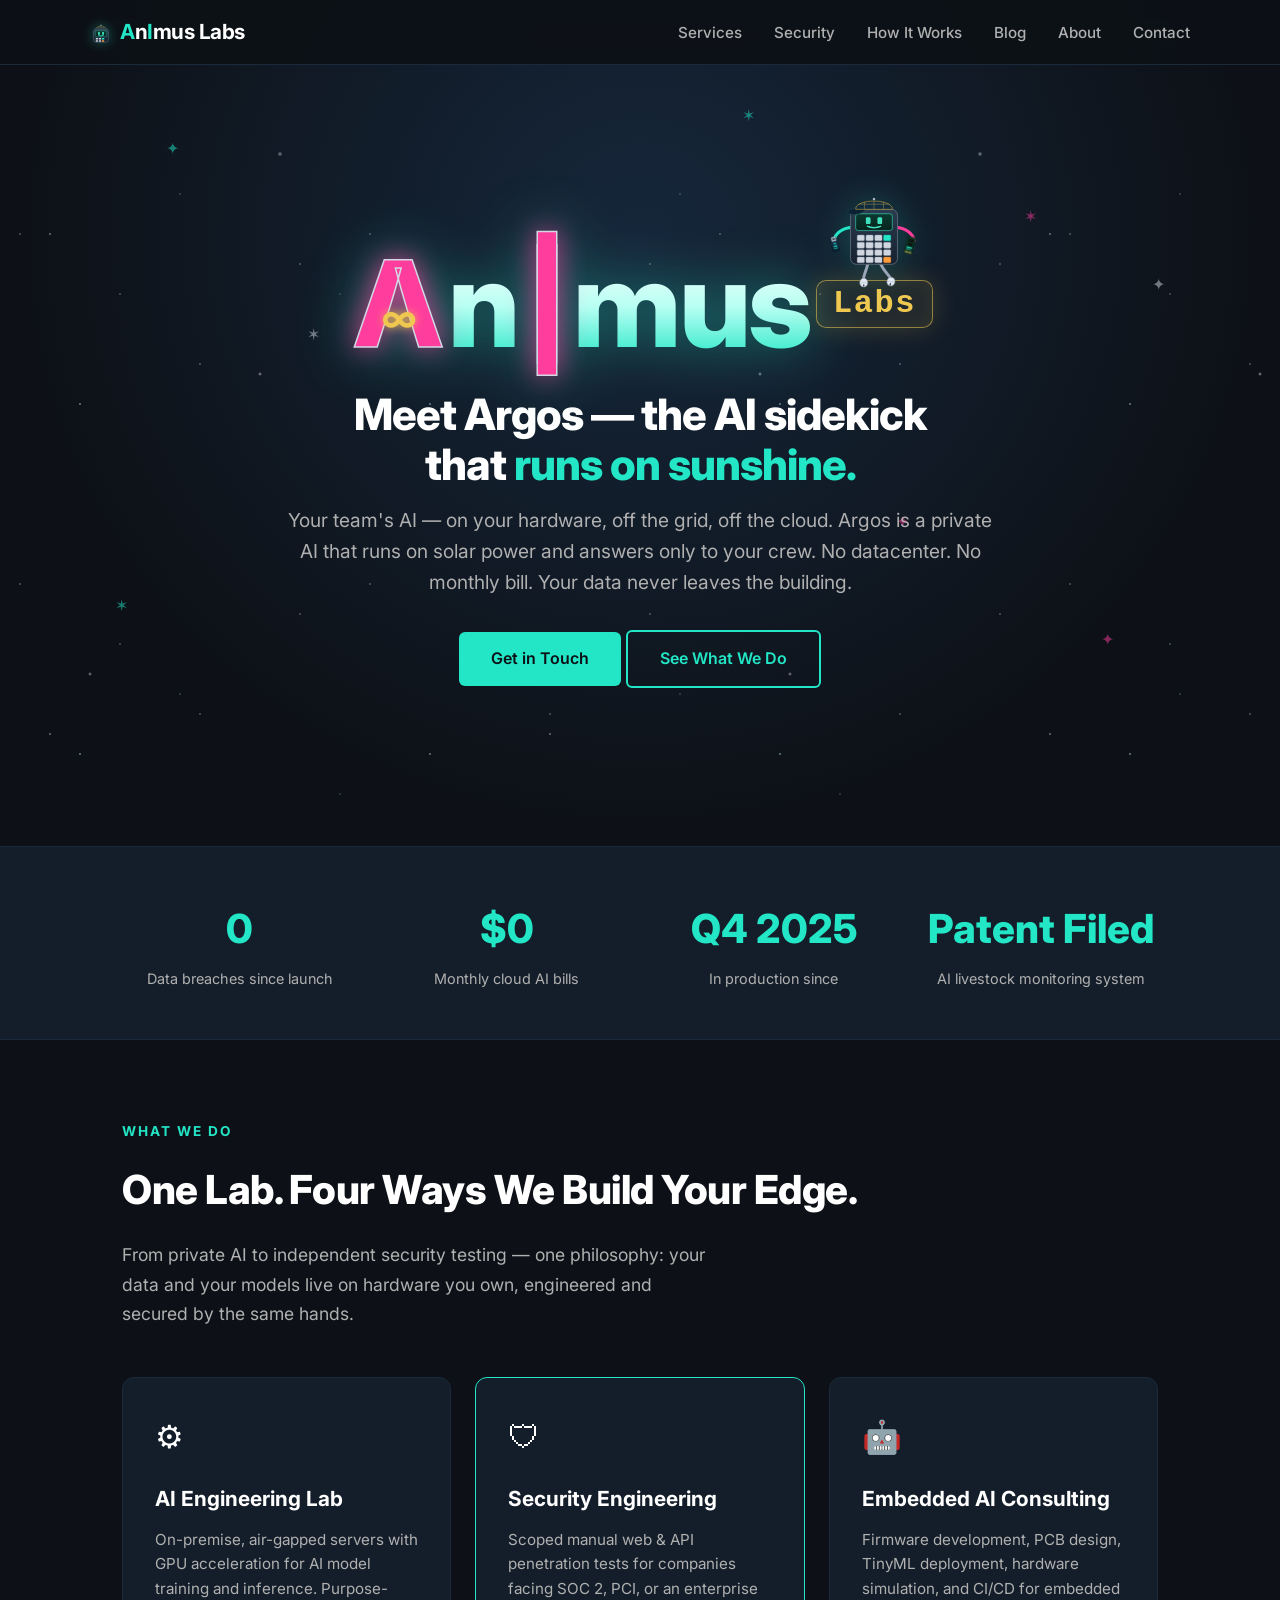
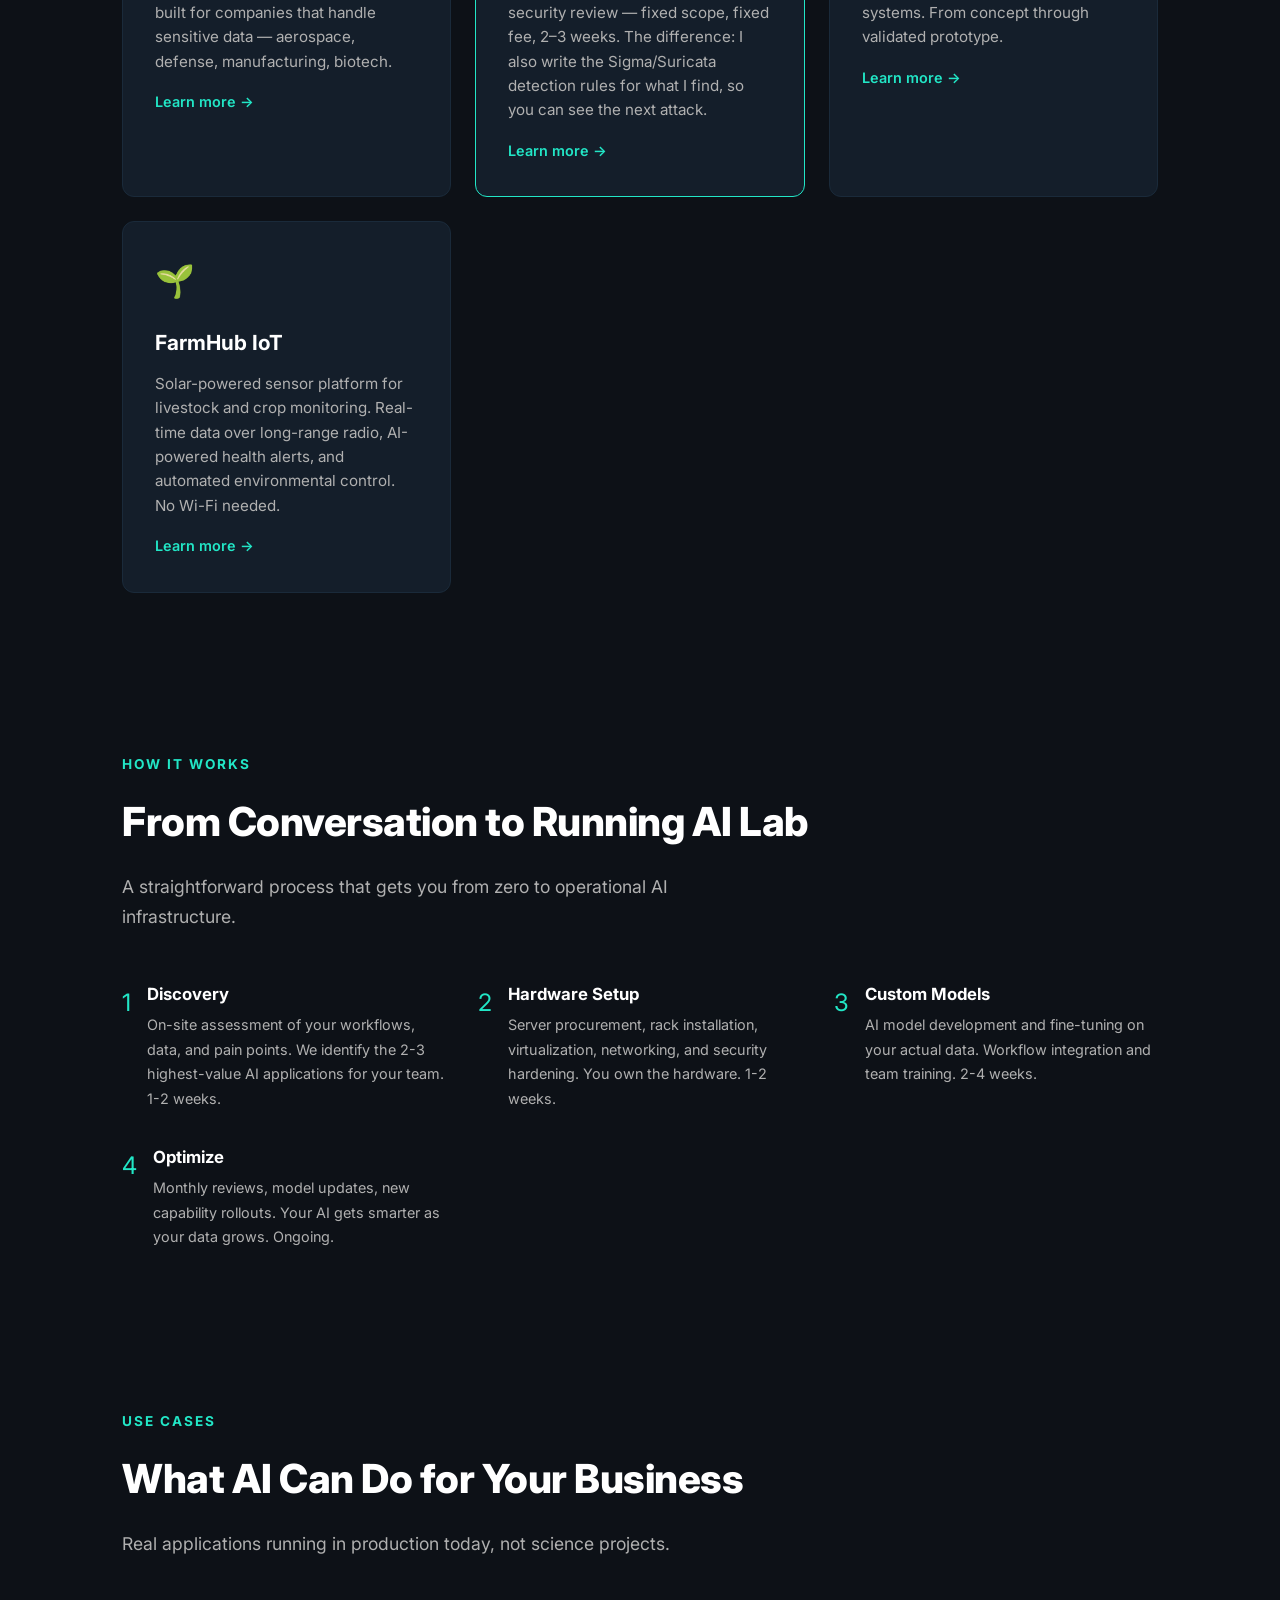
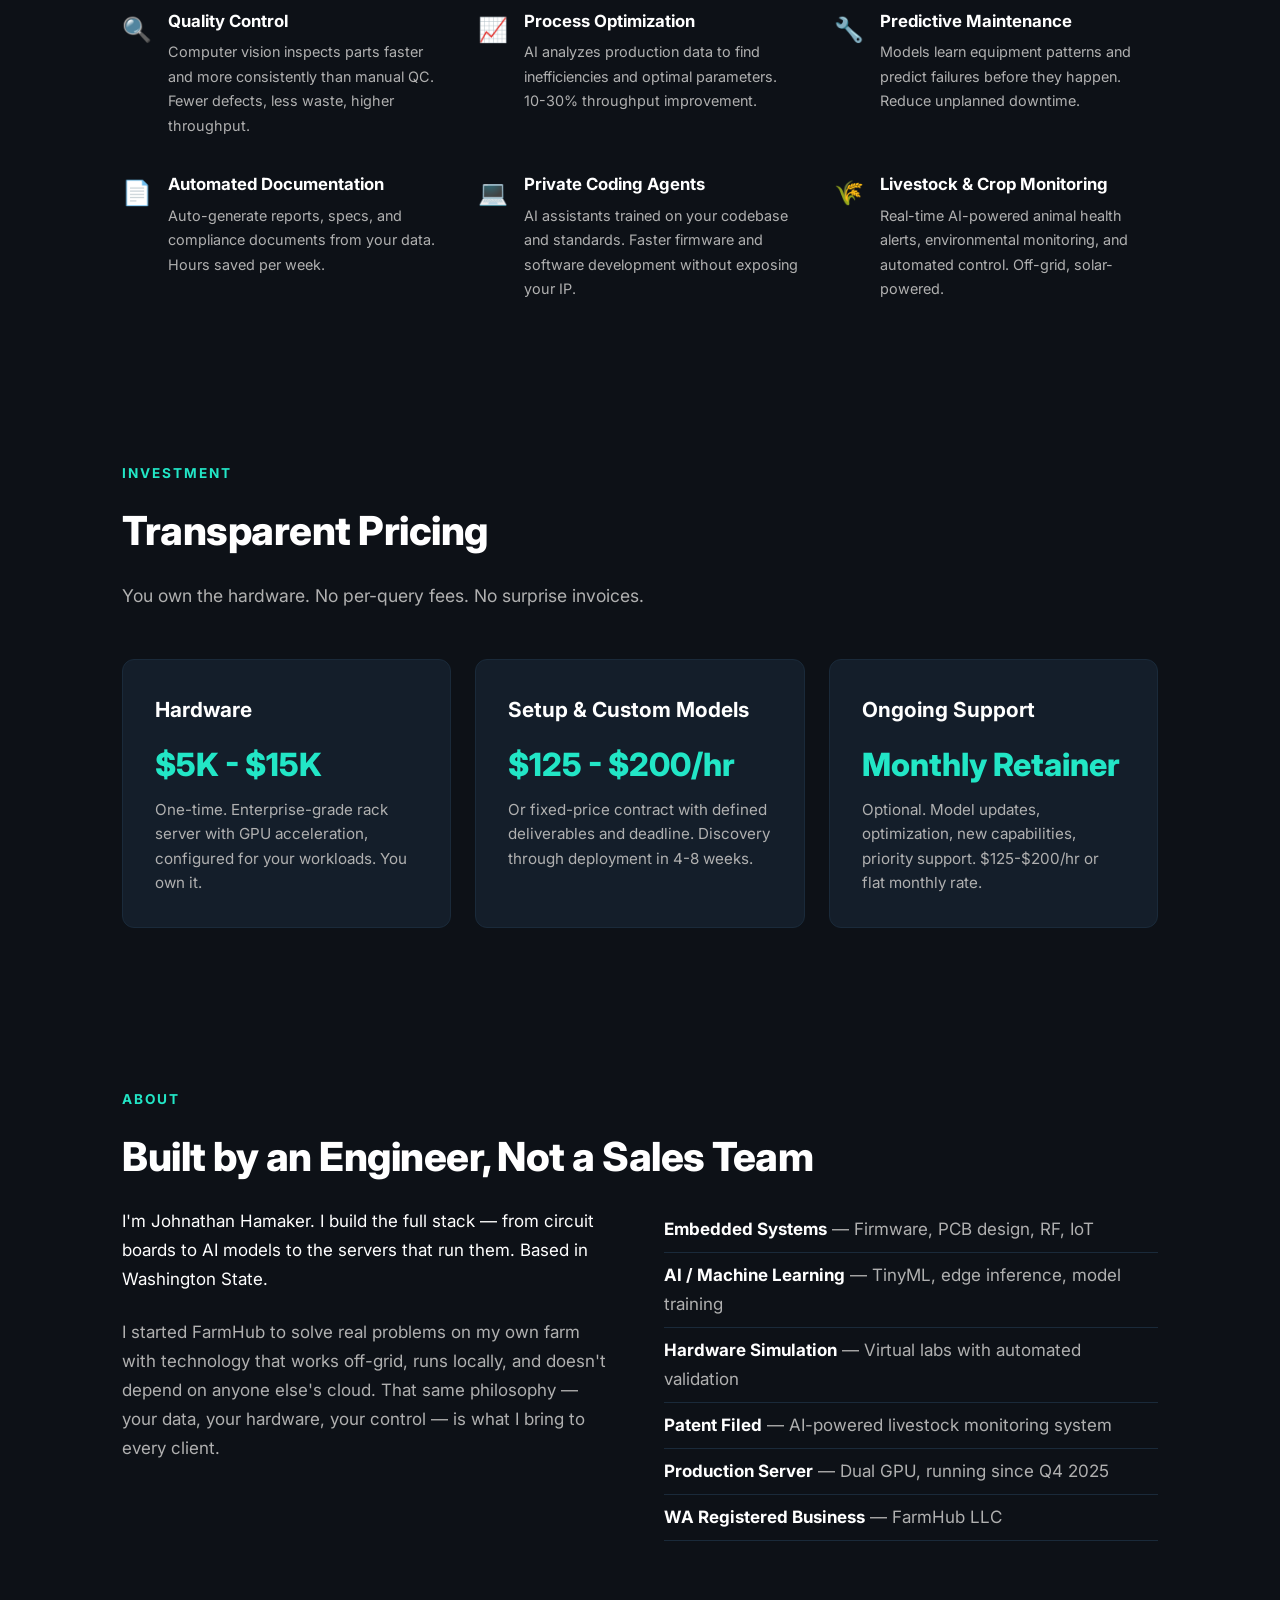
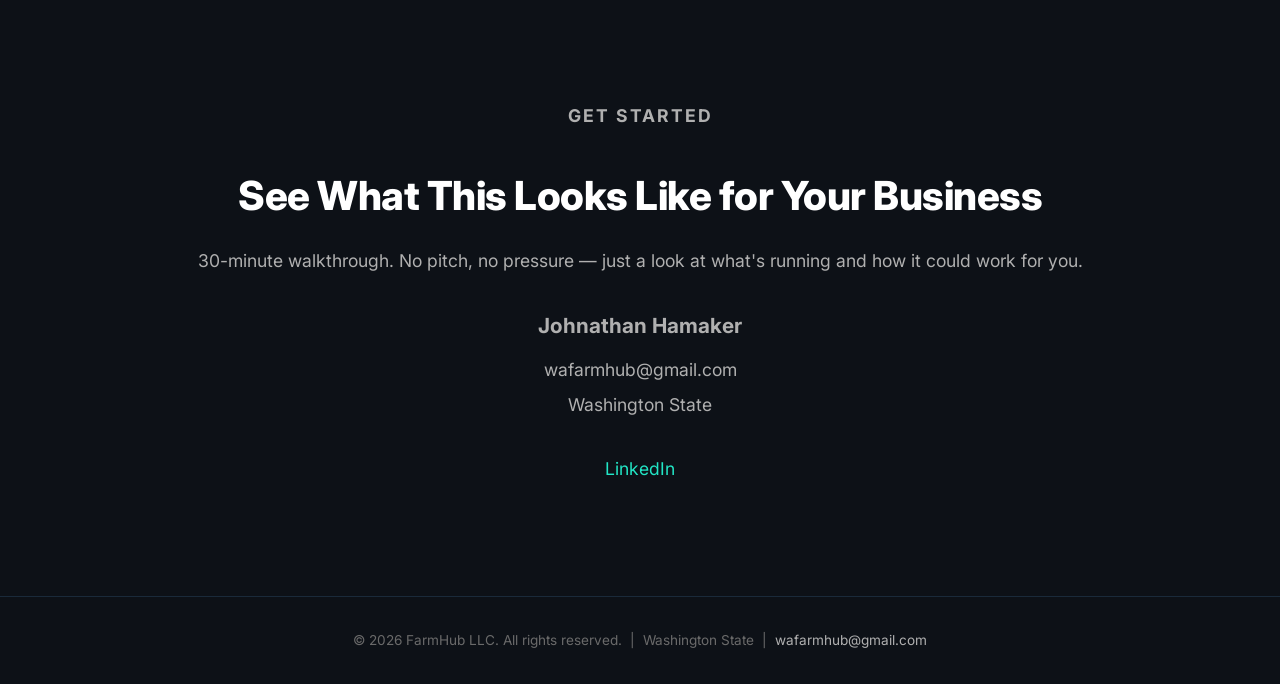
==== commit e97c7da0: "Mascot: introduce Argos (solar-calculator) as the AnImus Labs mascot - New argos.svg (full figure) +" ====
--- a/index.html
+++ b/index.html
@@ -8,13 +8,14 @@
   <link rel="preconnect" href="https://fonts.googleapis.com">
   <link href="https://fonts.googleapis.com/css2?family=Inter:wght@400;500;600;700;800&display=swap" rel="stylesheet">
   <link rel="stylesheet" href="style.css">
+  <link rel="icon" type="image/svg+xml" href="argos-mark.svg">
 </head>
 <body>
 
 <!-- NAV -->
 <nav>
   <div class="nav-inner">
-    <a href="index.html" class="logo"><span>A</span>n<span>I</span>mus Labs</a>
+    <a href="index.html" class="logo"><img src="argos-mark.svg" class="logo-mark" alt="Argos"><span>A</span>n<span>I</span>mus Labs</a>
     <button class="nav-toggle" onclick="document.querySelector('nav ul').classList.toggle('open')">&#9776;</button>
     <ul>
       <li><a href="#services">Services</a></li>
@@ -42,9 +43,10 @@
   <span class="spark silver" style="top:32%; left:90%; animation-delay:0.6s;">&#10022;</span>
 
   <div class="hero-copy">
-    <div class="brandmark"><span class="word"><span class="ai" title="lambda — the symbol of computation">&#923;</span>n<span class="ai pink" title="pipe — the Unix pipe">|</span>mus</span><span class="labs">Labs</span></div>
-    <h1>Private AI, <span class="highlight">Built and Secured</span><br>on Hardware You Own.</h1>
-    <p class="subtitle">AnImus Labs is a private-AI engineering lab for small companies. We design, build, and secure AI that runs air-gapped on your own hardware &mdash; your data never leaves your network.</p>
+    <div class="brandmark"><span class="word"><span class="ai" title="lambda — the symbol of computation">&#923;</span>n<span class="ai pink" title="pipe — the Unix pipe">|</span>mus</span><span class="labs">Labs<img src="argos.svg" class="argos-perch" alt="Argos, the AnImus Labs mascot, standing on the Labs badge"></span></div>
+
+    <h1>Meet Argos &mdash; the AI sidekick <br class="dt-break">that <span class="highlight">runs on sunshine.</span></h1>
+    <p class="subtitle">Your team's AI &mdash; on your hardware, off the grid, off the cloud. Argos is a private AI that runs on solar power and answers only to your crew. No datacenter. No monthly bill. Your data never leaves the building.</p>
     <div class="cta-row">
       <a href="#contact" class="btn btn-primary">Get in Touch</a>
       <a href="#services" class="btn btn-outline">See What We Do</a>
--- a/style.css
+++ b/style.css
@@ -62,6 +62,15 @@
 
 nav .logo span { color: var(--cyan); }
 
+nav .logo .logo-mark {
+  width: 22px;
+  height: 22px;
+  vertical-align: middle;
+  margin-right: 8px;
+  margin-top: -2px;
+  filter: drop-shadow(0 0 6px rgba(34, 230, 198, 0.35));
+}
+
 nav ul {
   list-style: none;
   display: flex;
@@ -448,6 +457,7 @@
 }
 /* "Labs" — a glowing monospace chip/badge (the computer-product touch) */
 .hero-stage .brandmark .labs {
+  position: relative;
   align-self: center;
   font-family: var(--font-mono);
   font-size: clamp(1rem, 3.2vw, 2rem);
@@ -460,8 +470,29 @@
   box-shadow: 0 0 26px rgba(240,200,80,0.2), inset 0 0 18px rgba(240,200,80,0.07);
 }
 
+/* Argos perched on the "Labs" chip */
+.hero-stage .brandmark .argos-perch {
+  position: absolute;
+  left: 50%;
+  bottom: 100%;
+  transform: translateX(-50%);
+  width: clamp(64px, 11vw, 110px);
+  height: auto;
+  margin-bottom: -9px;
+  filter: drop-shadow(0 0 16px rgba(34, 230, 198, 0.22));
+  animation: argos-perch-bob 5.5s ease-in-out infinite;
+  pointer-events: none;
+}
+/* float that preserves the -50% centering on the Labs chip */
+@keyframes argos-perch-bob {
+  0%, 100% { transform: translateX(-50%) translateY(0); }
+  50%      { transform: translateX(-50%) translateY(-9px); }
+}
+@media (prefers-reduced-motion: reduce) { .hero-stage .brandmark .argos-perch { animation: none; } }
+
 /* hero copy below terminal */
-.hero-stage .hero-copy { position: relative; z-index: 2; text-align: center; margin-top: 2.4rem; max-width: 720px; }
+.hero-stage .hero-copy { position: relative; z-index: 2; text-align: center; margin-top: 2.4rem; width: 100%; max-width: 720px; }
+.hero-stage .hero-copy h1 { overflow-wrap: break-word; }
 .hero-stage .hero-copy h1 { font-size: 2.7rem; font-weight: 800; line-height: 1.15; letter-spacing: -1px; margin-bottom: 1rem; }
 .hero-stage .hero-copy h1 .highlight { color: var(--cyan); }
 .hero-stage .hero-copy .subtitle { font-size: 1.2rem; color: var(--gray-light); margin: 0 auto 2rem; line-height: 1.6; }
@@ -475,5 +506,6 @@
   section { padding: 3rem 1.5rem; }
   .hero-stage { min-height: 84vh; padding-top: 6rem; }
   .hero-stage .hero-copy h1 { font-size: 2rem; }
+  .hero-stage .hero-copy h1 .dt-break { display: none; }
   .hero-stage .eyebrow { font-size: 0.75rem; letter-spacing: 2px; }
 }
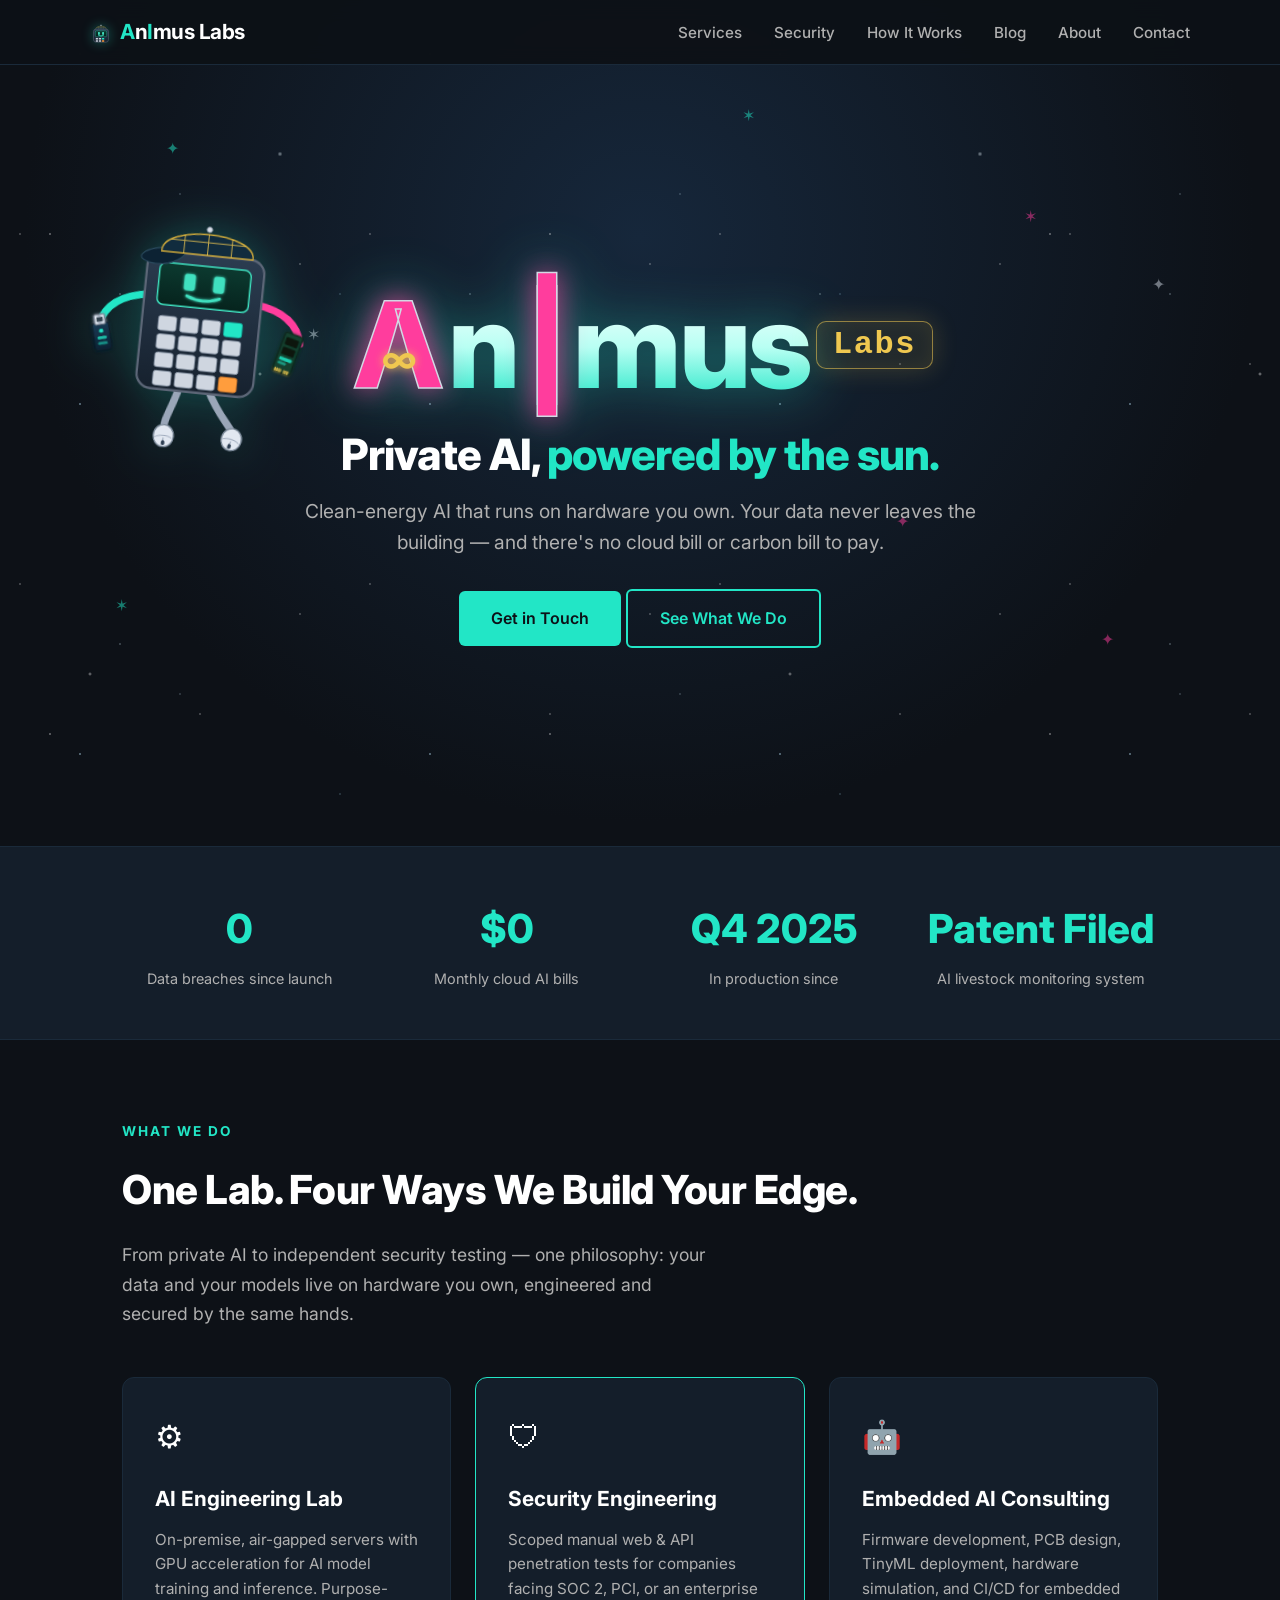
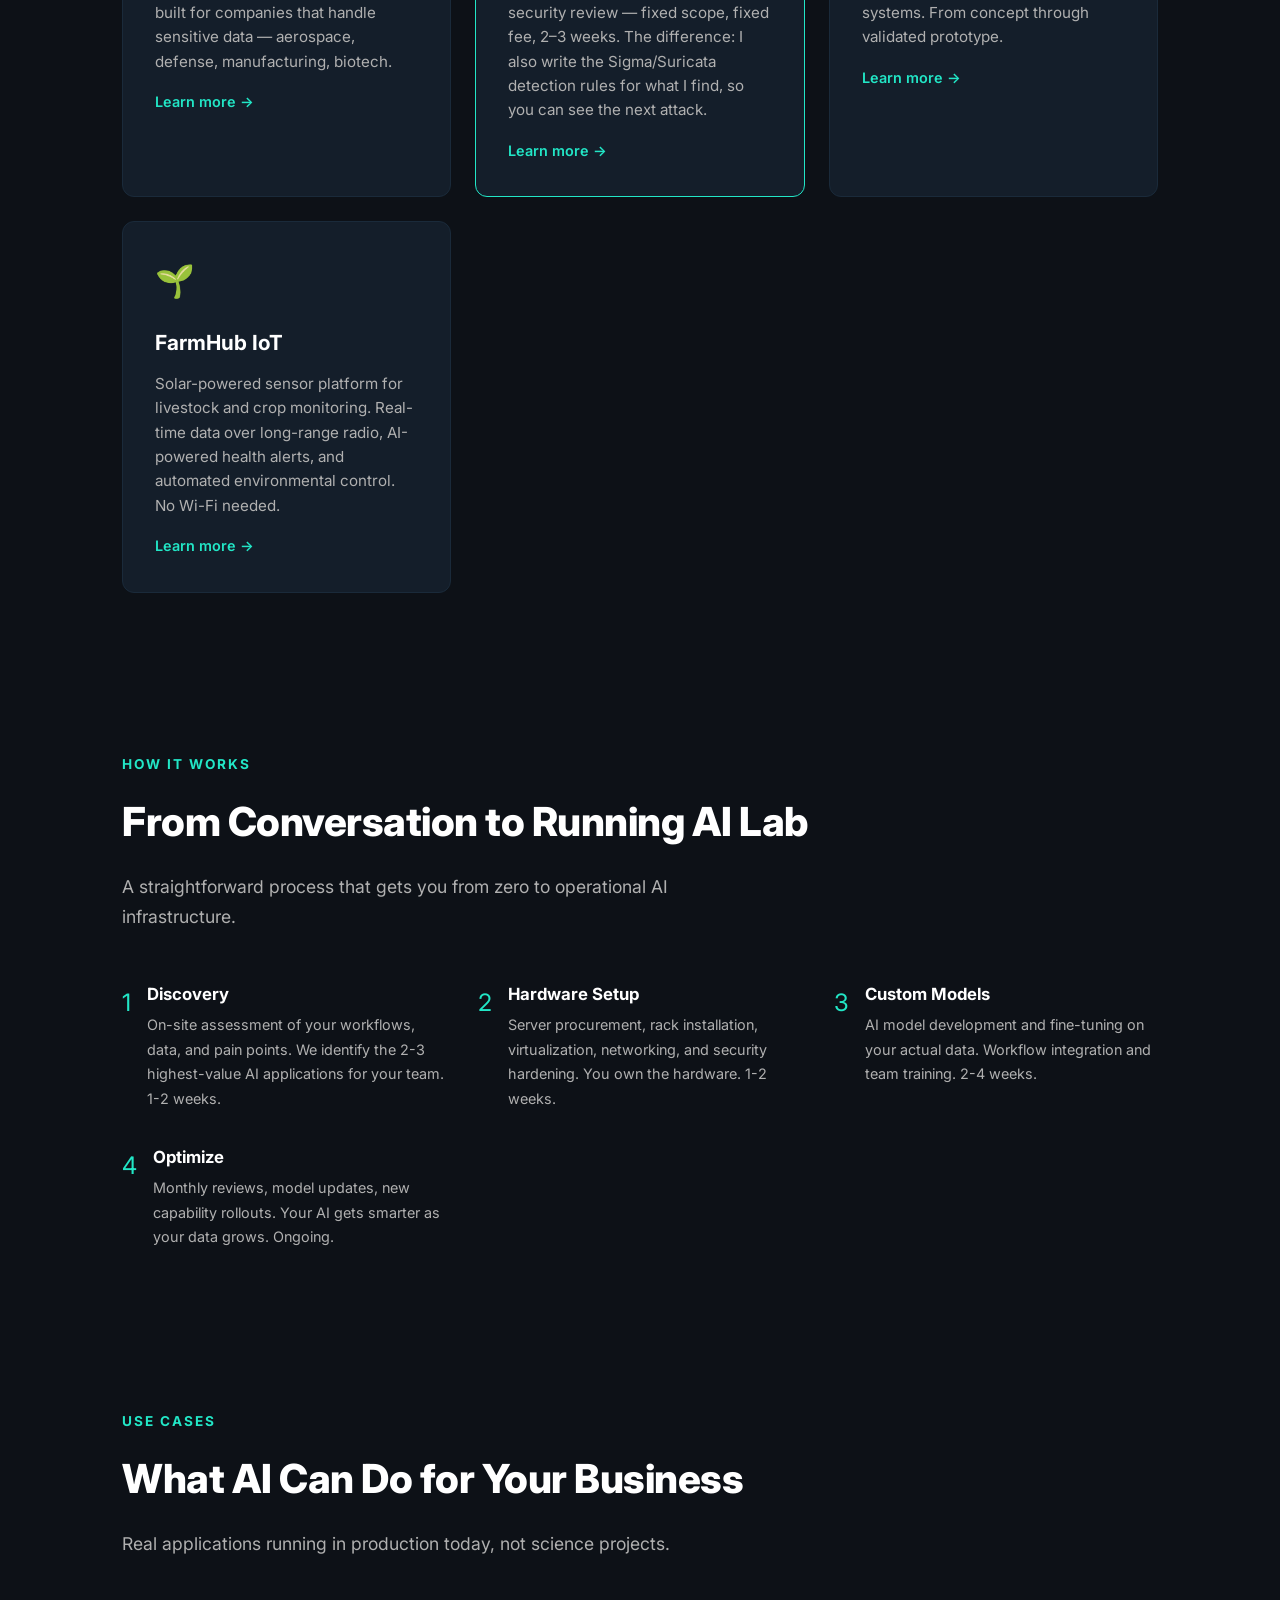
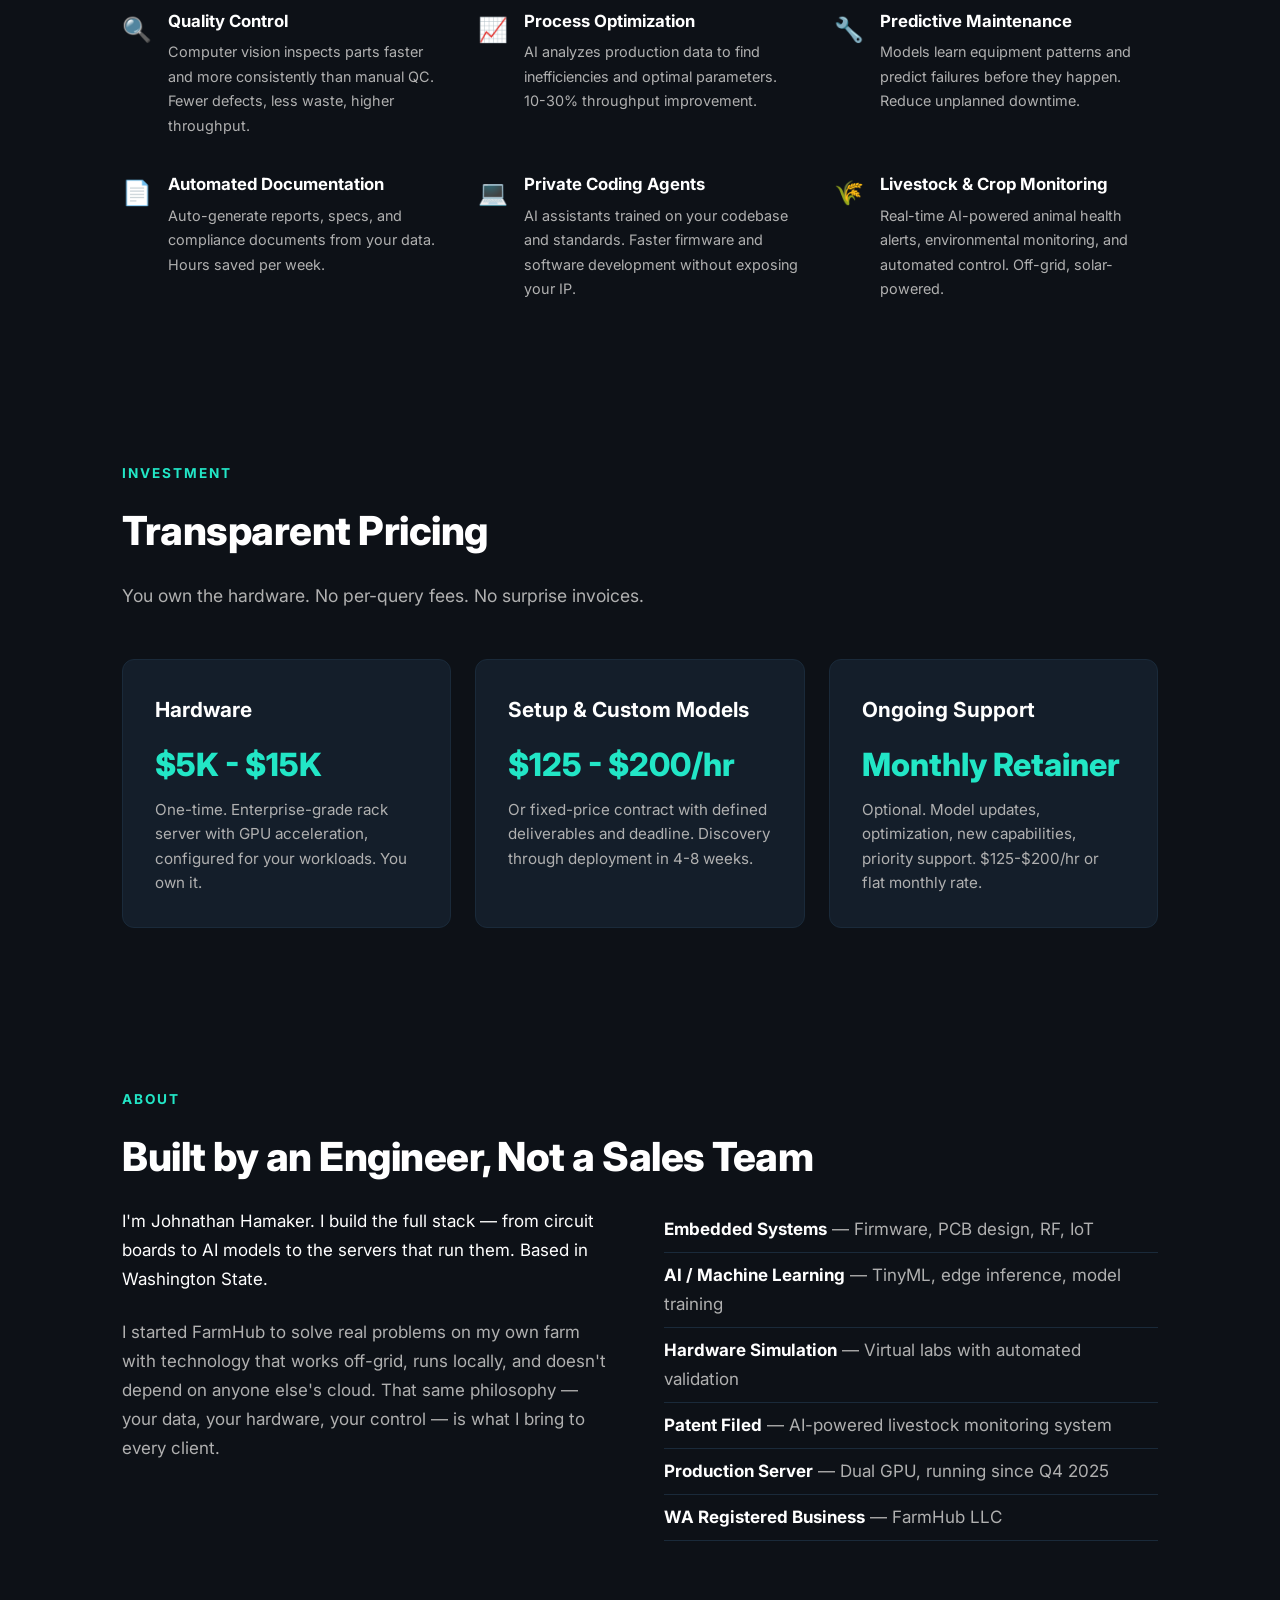
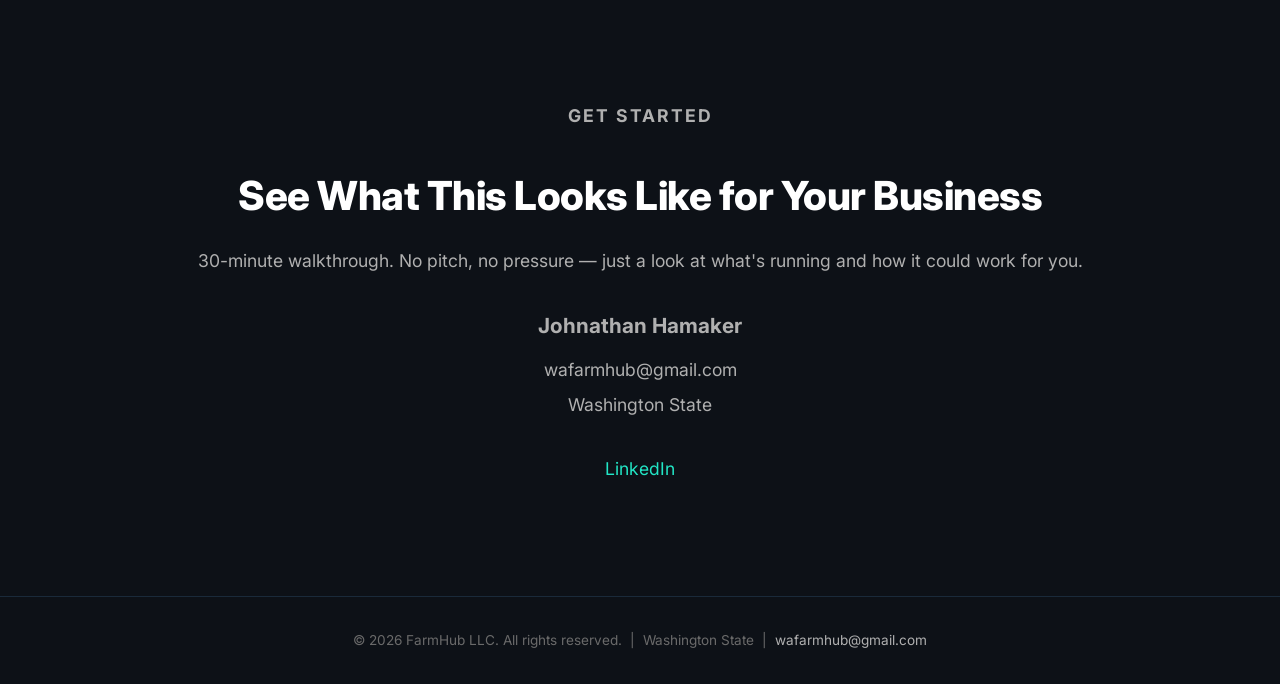
==== commit f60a7f1e: "Hero: free Argos as a bouncing mascot + lead with the AnImus Labs mission - Argos leaves the Labs ch" ====
--- a/index.html
+++ b/index.html
@@ -42,11 +42,13 @@
   <span class="spark silver" style="top:38%; left:24%; animation-delay:1.7s;">&#10038;</span>
   <span class="spark silver" style="top:32%; left:90%; animation-delay:0.6s;">&#10022;</span>
 
+  <img id="argos" class="argos-figure" src="argos.svg" alt="Argos, the AnImus Labs mascot">
+
   <div class="hero-copy">
-    <div class="brandmark"><span class="word"><span class="ai" title="lambda — the symbol of computation">&#923;</span>n<span class="ai pink" title="pipe — the Unix pipe">|</span>mus</span><span class="labs">Labs<img src="argos.svg" class="argos-perch" alt="Argos, the AnImus Labs mascot, standing on the Labs badge"></span></div>
-
-    <h1>Meet Argos &mdash; the AI sidekick <br class="dt-break">that <span class="highlight">runs on sunshine.</span></h1>
-    <p class="subtitle">Your team's AI &mdash; on your hardware, off the grid, off the cloud. Argos is a private AI that runs on solar power and answers only to your crew. No datacenter. No monthly bill. Your data never leaves the building.</p>
+    <div class="brandmark"><span class="word"><span class="ai" title="lambda — the symbol of computation">&#923;</span>n<span class="ai pink" title="pipe — the Unix pipe">|</span>mus</span><span class="labs">Labs</span></div>
+
+    <h1>Private AI, <span class="highlight">powered by the sun.</span></h1>
+    <p class="subtitle">Clean-energy AI that runs on hardware you own. Your data never leaves the building &mdash; and there's no cloud bill or carbon bill to pay.</p>
     <div class="cta-row">
       <a href="#contact" class="btn btn-primary">Get in Touch</a>
       <a href="#services" class="btn btn-outline">See What We Do</a>
@@ -271,5 +273,83 @@
   <p>&copy; 2026 FarmHub LLC. All rights reserved. &nbsp;|&nbsp; Washington State &nbsp;|&nbsp; <a href="mailto:wafarmhub@gmail.com">wafarmhub@gmail.com</a></p>
 </footer>
 
+<!-- Argos bounce: free sprite ricocheting off the wordmark letters + hero walls -->
+<script>
+(function () {
+  var stage = document.querySelector('.hero-stage');
+  var argos = document.getElementById('argos');
+  var brand = document.querySelector('.brandmark');
+  if (!stage || !argos || !brand) return;
+  var word = brand.querySelector('.word');
+  var labs = brand.querySelector('.labs');
+
+  var reduce = window.matchMedia && window.matchMedia('(prefers-reduced-motion: reduce)').matches;
+  var x = 24, y = 12, vx = 2.4, vy = 1.8, aw = 0, ah = 0, raf = 0;
+  var bounds = { right: 0, bottom: 0 };
+  var obstacles = [];
+
+  function toLocal(el, sb) {
+    var r = el.getBoundingClientRect();
+    return { left: r.left - sb.left, top: r.top - sb.top, right: r.right - sb.left, bottom: r.bottom - sb.top };
+  }
+
+  function measure() {
+    var sb = stage.getBoundingClientRect();
+    aw = argos.offsetWidth; ah = argos.offsetHeight;
+    bounds.right = sb.width;
+    bounds.bottom = sb.height;
+    obstacles = [];
+    if (word) obstacles.push(toLocal(word, sb));
+    if (labs) obstacles.push(toLocal(labs, sb));
+    if (x > bounds.right - aw) x = Math.max(0, bounds.right - aw);
+    if (y > bounds.bottom - ah) y = Math.max(0, bounds.bottom - ah);
+  }
+
+  function overlaps(nx, ny, r) {
+    return nx < r.right && nx + aw > r.left && ny < r.bottom && ny + ah > r.top;
+  }
+
+  function step() {
+    var nx = x + vx, ny = y + vy;
+    // walls
+    if (nx <= 0) { nx = 0; vx = Math.abs(vx); }
+    if (nx + aw >= bounds.right) { nx = bounds.right - aw; vx = -Math.abs(vx); }
+    if (ny <= 0) { ny = 0; vy = Math.abs(vy); }
+    if (ny + ah >= bounds.bottom) { ny = bounds.bottom - ah; vy = -Math.abs(vy); }
+    // letters — reflect on the axis of least penetration (minimum translation vector)
+    for (var i = 0; i < obstacles.length; i++) {
+      var r = obstacles[i];
+      if (!overlaps(nx, ny, r)) continue;
+      var penLeft = (nx + aw) - r.left, penRight = r.right - nx;
+      var penTop = (ny + ah) - r.top, penBottom = r.bottom - ny;
+      var minX = Math.min(penLeft, penRight), minY = Math.min(penTop, penBottom);
+      if (minX < minY) {
+        if (penLeft < penRight) { nx = r.left - aw; vx = -Math.abs(vx); }
+        else { nx = r.right; vx = Math.abs(vx); }
+      } else {
+        if (penTop < penBottom) { ny = r.top - ah; vy = -Math.abs(vy); }
+        else { ny = r.bottom; vy = Math.abs(vy); }
+      }
+    }
+    x = nx; y = ny;
+    argos.style.transform = 'translate(' + x.toFixed(1) + 'px,' + y.toFixed(1) + 'px) rotate(' + (vx * 2.4).toFixed(1) + 'deg)';
+    raf = requestAnimationFrame(step);
+  }
+
+  function start() {
+    measure();
+    if (!aw || !ah) { requestAnimationFrame(start); return; }
+    if (reduce) { x = (bounds.right - aw) / 2; y = 10; argos.style.transform = 'translate(' + x + 'px,' + y + 'px)'; return; }
+    cancelAnimationFrame(raf);
+    raf = requestAnimationFrame(step);
+  }
+
+  var rt;
+  window.addEventListener('resize', function () { clearTimeout(rt); rt = setTimeout(measure, 150); });
+  if (document.fonts && document.fonts.ready) document.fonts.ready.then(start);
+  else window.addEventListener('load', start);
+})();
+</script>
+
 </body>
 </html>
--- a/style.css
+++ b/style.css
@@ -27,6 +27,7 @@
   color: var(--white);
   line-height: 1.7;
   font-size: 17px;
+  overflow-x: hidden;
 }
 
 a { color: var(--cyan); text-decoration: none; transition: color 0.2s; }
@@ -470,25 +471,18 @@
   box-shadow: 0 0 26px rgba(240,200,80,0.2), inset 0 0 18px rgba(240,200,80,0.07);
 }
 
-/* Argos perched on the "Labs" chip */
-.hero-stage .brandmark .argos-perch {
+/* Argos — free sprite that bounces around the hero, ricocheting off the
+   wordmark letters + walls (position driven by the bounce script in index.html) */
+.hero-stage .argos-figure {
   position: absolute;
-  left: 50%;
-  bottom: 100%;
-  transform: translateX(-50%);
-  width: clamp(64px, 11vw, 110px);
+  top: 0; left: 0;
+  width: clamp(175px, 27.5vw, 275px);
   height: auto;
-  margin-bottom: -9px;
-  filter: drop-shadow(0 0 16px rgba(34, 230, 198, 0.22));
-  animation: argos-perch-bob 5.5s ease-in-out infinite;
+  z-index: 2;
+  filter: drop-shadow(0 0 22px rgba(34, 230, 198, 0.28));
   pointer-events: none;
-}
-/* float that preserves the -50% centering on the Labs chip */
-@keyframes argos-perch-bob {
-  0%, 100% { transform: translateX(-50%) translateY(0); }
-  50%      { transform: translateX(-50%) translateY(-9px); }
-}
-@media (prefers-reduced-motion: reduce) { .hero-stage .brandmark .argos-perch { animation: none; } }
+  will-change: transform;
+}
 
 /* hero copy below terminal */
 .hero-stage .hero-copy { position: relative; z-index: 2; text-align: center; margin-top: 2.4rem; width: 100%; max-width: 720px; }
@@ -505,6 +499,7 @@
   .hero { min-height: 70vh; padding-top: 6rem; }
   section { padding: 3rem 1.5rem; }
   .hero-stage { min-height: 84vh; padding-top: 6rem; }
+  .hero-stage .brandmark .word { font-size: clamp(2.4rem, 11vw, 7.5rem); }
   .hero-stage .hero-copy h1 { font-size: 2rem; }
   .hero-stage .hero-copy h1 .dt-break { display: none; }
   .hero-stage .eyebrow { font-size: 0.75rem; letter-spacing: 2px; }
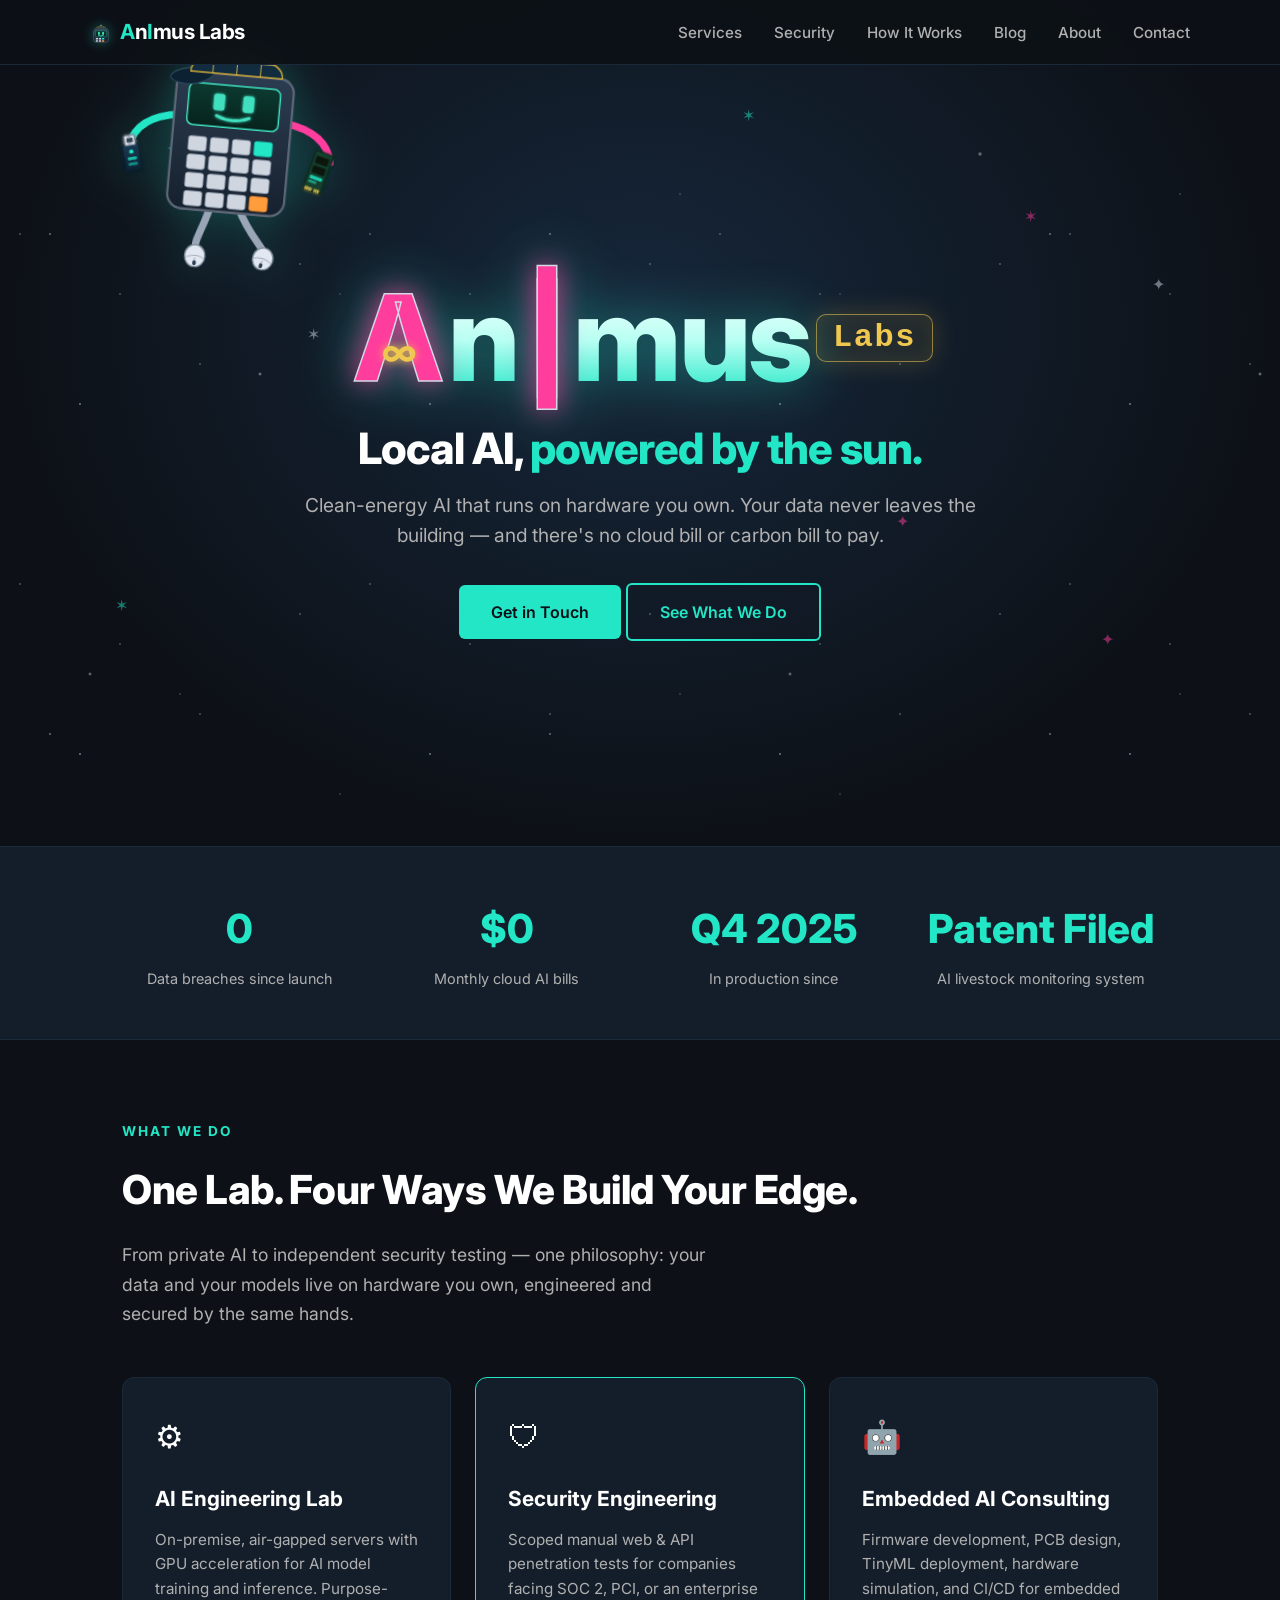
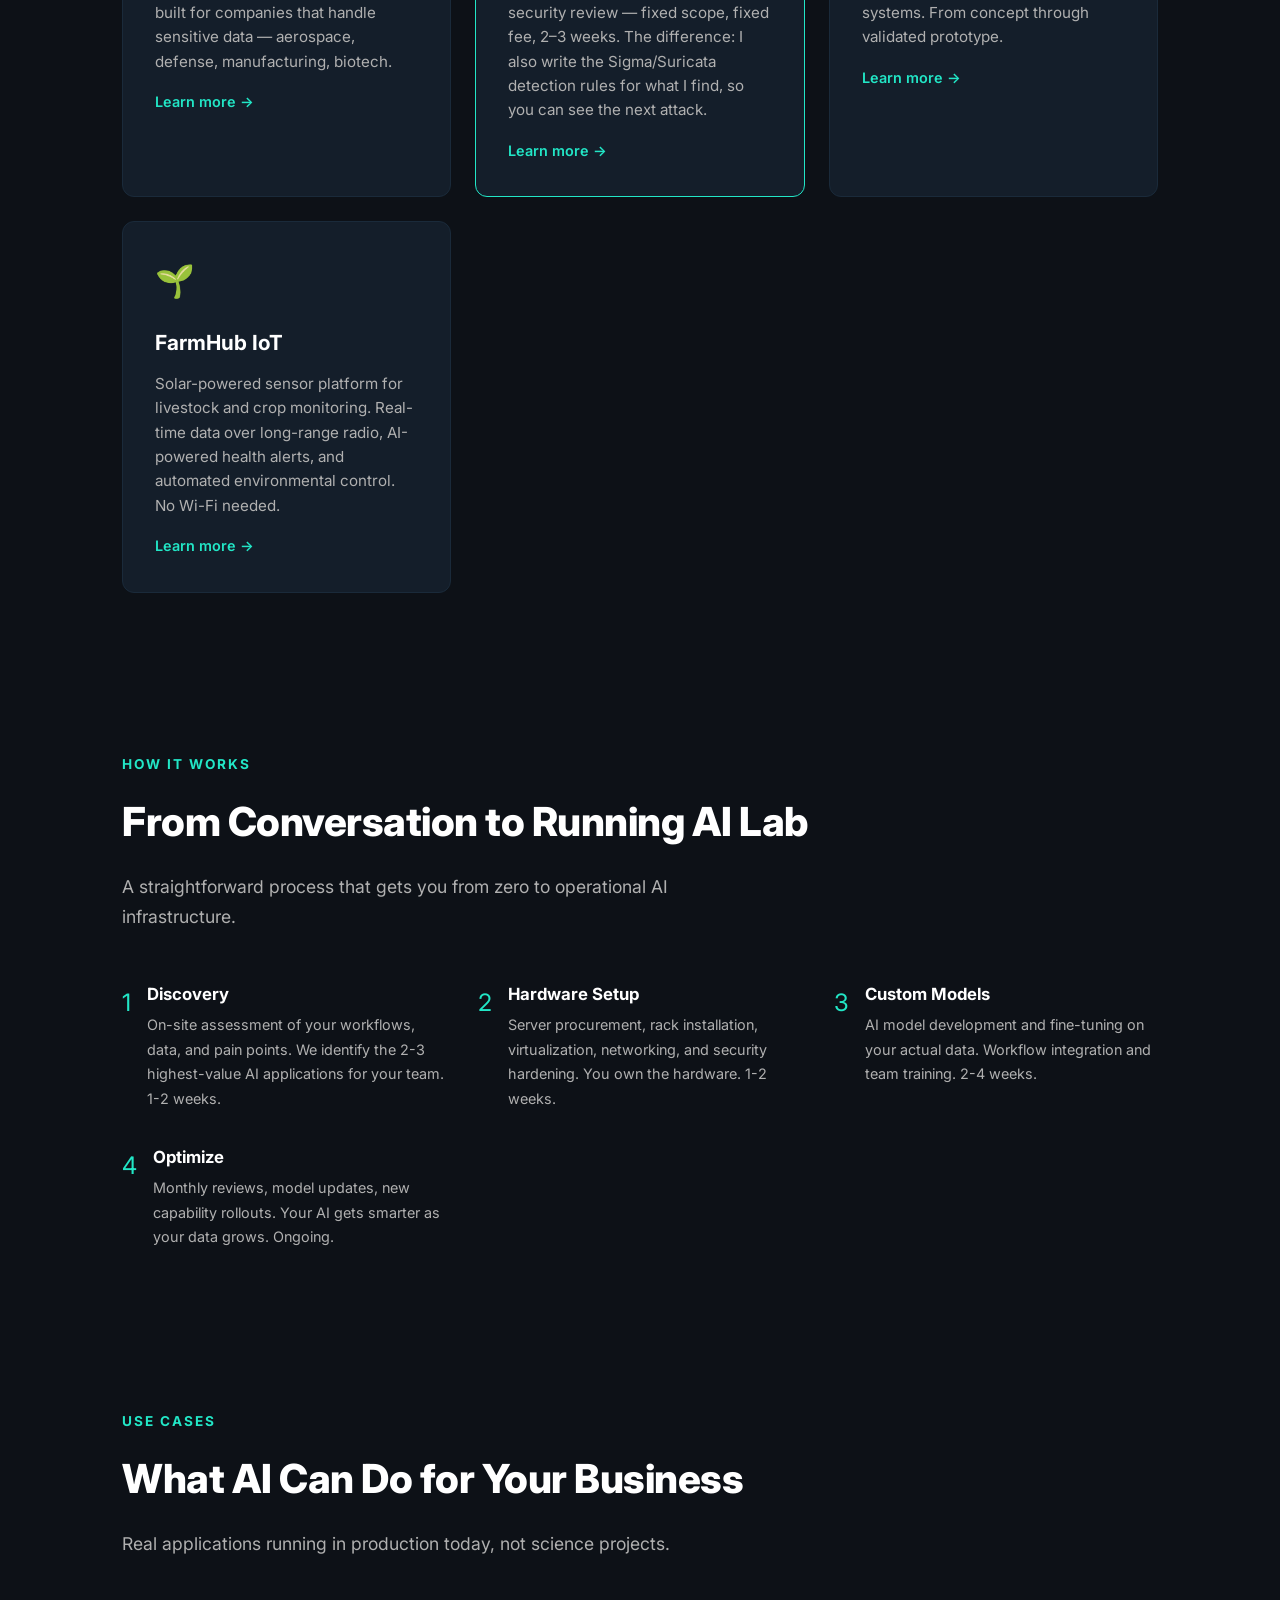
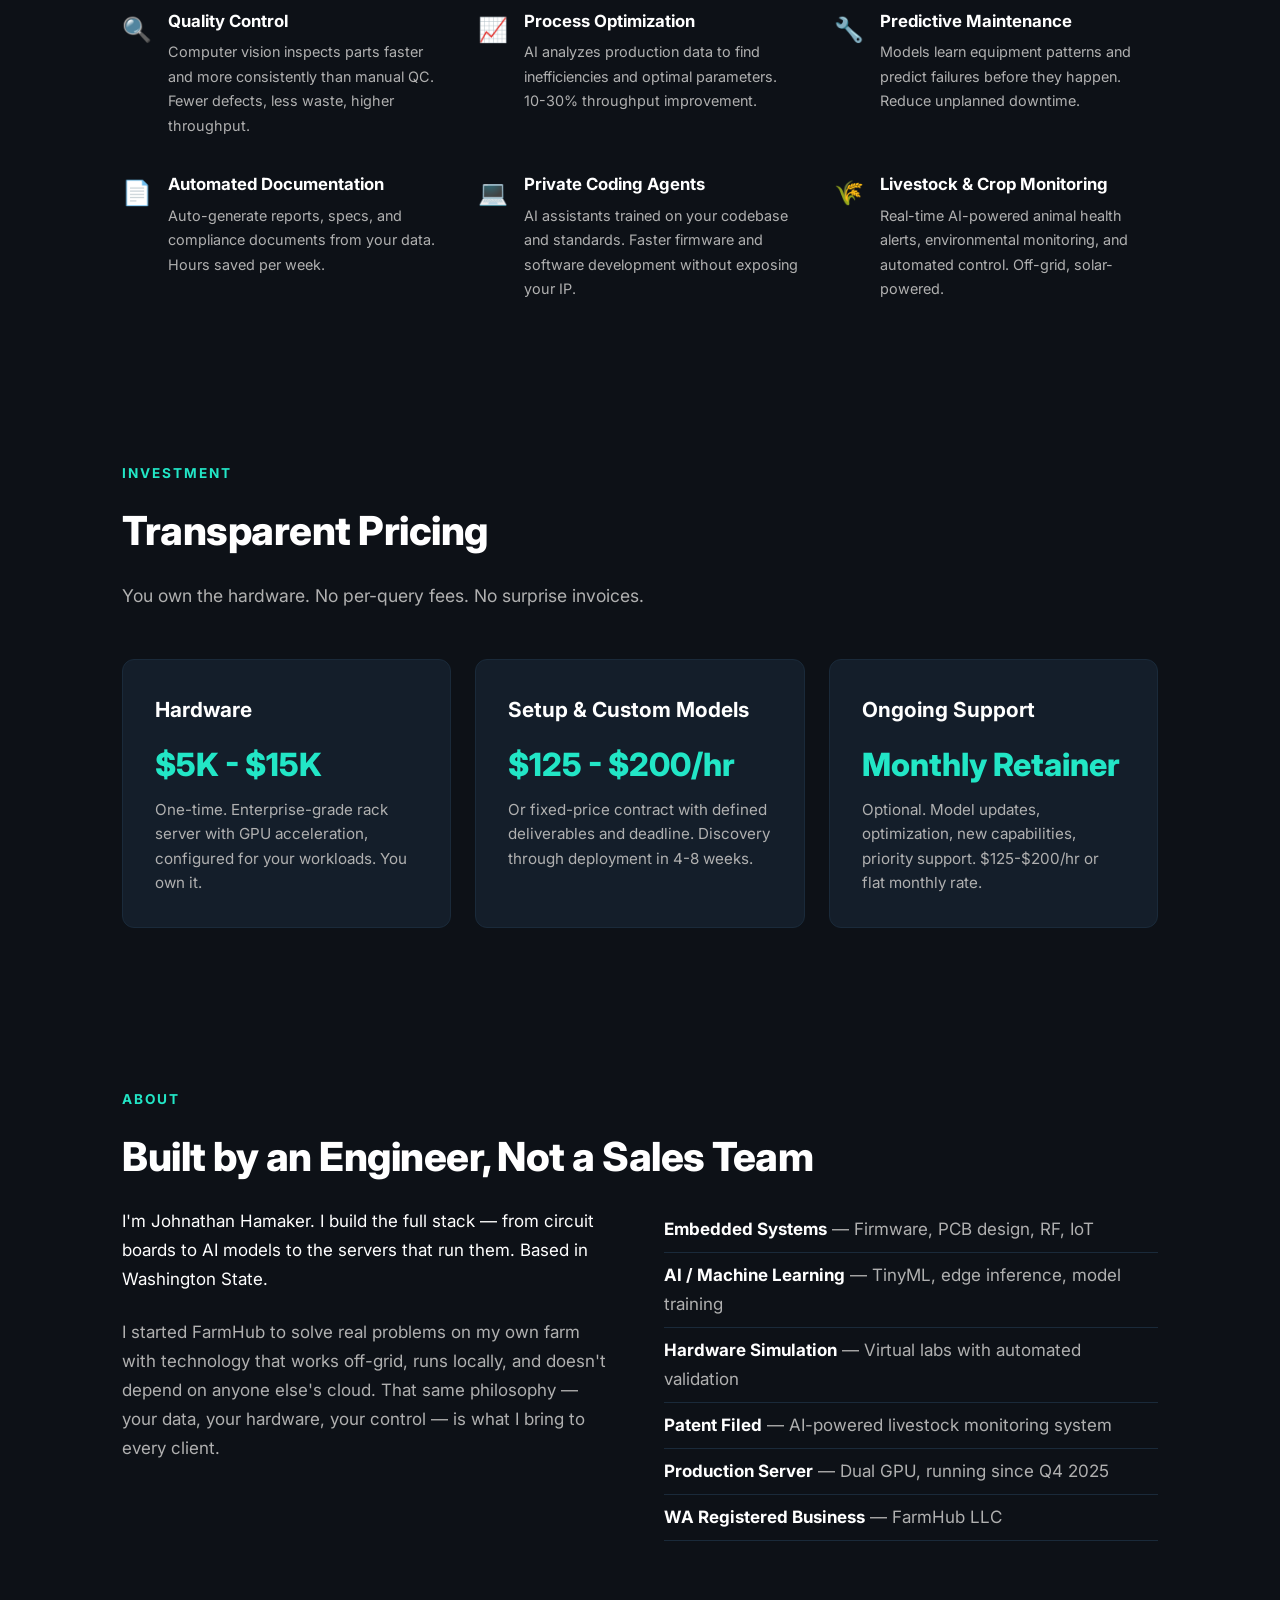
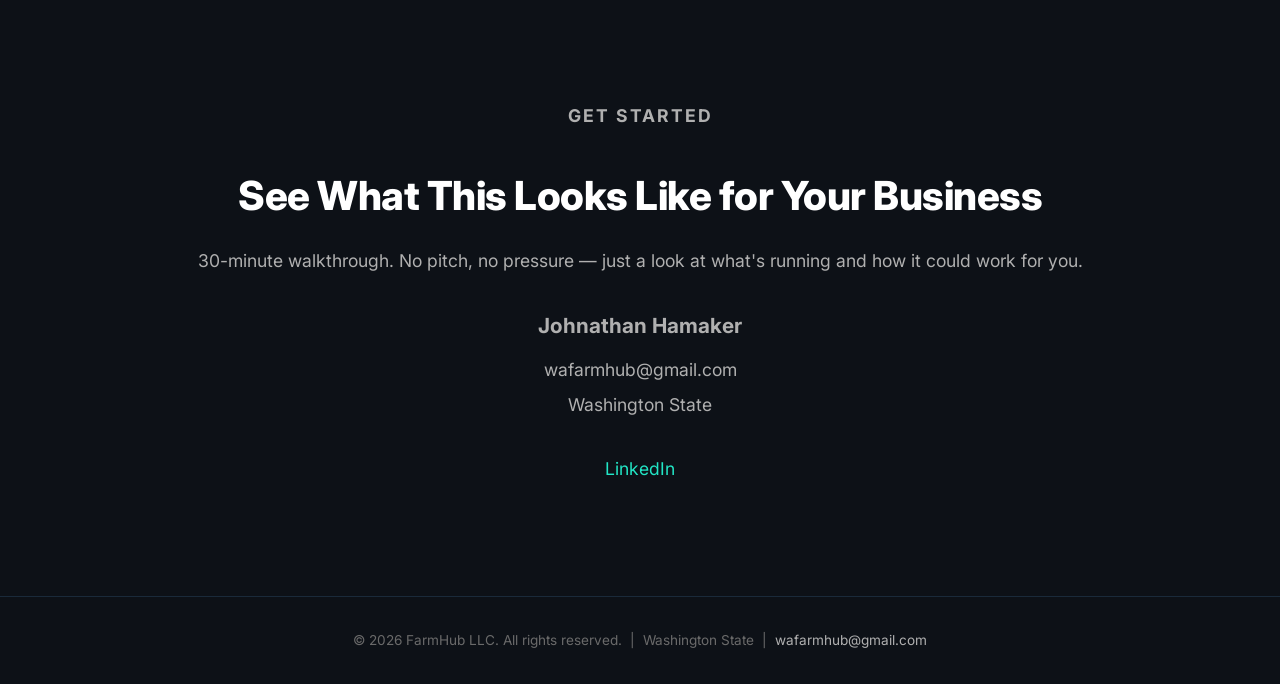
==== commit e2b88317: "Hero: calmer, varied Argos bounce confined to the sky above the wordmark - Slow the bounce and rando" ====
--- a/index.html
+++ b/index.html
@@ -47,7 +47,7 @@
   <div class="hero-copy">
     <div class="brandmark"><span class="word"><span class="ai" title="lambda — the symbol of computation">&#923;</span>n<span class="ai pink" title="pipe — the Unix pipe">|</span>mus</span><span class="labs">Labs</span></div>
 
-    <h1>Private AI, <span class="highlight">powered by the sun.</span></h1>
+    <h1>Local AI, <span class="highlight">powered by the sun.</span></h1>
     <p class="subtitle">Clean-energy AI that runs on hardware you own. Your data never leaves the building &mdash; and there's no cloud bill or carbon bill to pay.</p>
     <div class="cta-row">
       <a href="#contact" class="btn btn-primary">Get in Touch</a>
@@ -284,8 +284,8 @@
   var labs = brand.querySelector('.labs');
 
   var reduce = window.matchMedia && window.matchMedia('(prefers-reduced-motion: reduce)').matches;
-  var x = 24, y = 12, vx = 2.4, vy = 1.8, aw = 0, ah = 0, raf = 0;
-  var bounds = { right: 0, bottom: 0 };
+  var x = 24, y = 12, vx = 1.3, vy = 1.0, aw = 0, ah = 0, raf = 0;
+  var bounds = { top: 0, right: 0, bottom: 0 };
   var obstacles = [];
 
   function toLocal(el, sb) {
@@ -297,25 +297,39 @@
     var sb = stage.getBoundingClientRect();
     aw = argos.offsetWidth; ah = argos.offsetHeight;
     bounds.right = sb.width;
-    bounds.bottom = sb.height;
     obstacles = [];
     if (word) obstacles.push(toLocal(word, sb));
     if (labs) obstacles.push(toLocal(labs, sb));
+    // Keep Argos in the "sky" ABOVE the wordmark, bouncing down onto the
+    // letter-tops — never below the title over the copy. Floor = letter tops.
+    var topRef = word ? toLocal(word, sb).top : (sb.height * 0.4);
+    bounds.top = 0;
+    bounds.bottom = topRef + 20;
+    if (bounds.bottom - bounds.top < ah + 36) bounds.top = bounds.bottom - (ah + 36); // tiny top clip only if cramped
     if (x > bounds.right - aw) x = Math.max(0, bounds.right - aw);
-    if (y > bounds.bottom - ah) y = Math.max(0, bounds.bottom - ah);
+    if (y < bounds.top) y = bounds.top;
+    if (y > bounds.bottom - ah) y = bounds.bottom - ah;
   }
 
   function overlaps(nx, ny, r) {
     return nx < r.right && nx + aw > r.left && ny < r.bottom && ny + ah > r.top;
   }
 
+  // after a bounce, jog the angle + pick a new slow speed so each arc differs
+  function vary() {
+    var ang = Math.atan2(vy, vx) + (Math.random() - 0.5) * 0.5; // ~±14deg
+    var sp  = 0.7 + Math.random() * 0.7;                        // slow + varying: 0.7–1.4 px/frame
+    vx = Math.cos(ang) * sp;
+    vy = Math.sin(ang) * sp;
+  }
+
   function step() {
-    var nx = x + vx, ny = y + vy;
-    // walls
-    if (nx <= 0) { nx = 0; vx = Math.abs(vx); }
-    if (nx + aw >= bounds.right) { nx = bounds.right - aw; vx = -Math.abs(vx); }
-    if (ny <= 0) { ny = 0; vy = Math.abs(vy); }
-    if (ny + ah >= bounds.bottom) { ny = bounds.bottom - ah; vy = -Math.abs(vy); }
+    var nx = x + vx, ny = y + vy, hit = false;
+    // walls (ceiling = bounds.top, floor = letter-tops via bounds.bottom)
+    if (nx <= 0) { nx = 0; vx = Math.abs(vx); hit = true; }
+    if (nx + aw >= bounds.right) { nx = bounds.right - aw; vx = -Math.abs(vx); hit = true; }
+    if (ny <= bounds.top) { ny = bounds.top; vy = Math.abs(vy); hit = true; }
+    if (ny + ah >= bounds.bottom) { ny = bounds.bottom - ah; vy = -Math.abs(vy); hit = true; }
     // letters — reflect on the axis of least penetration (minimum translation vector)
     for (var i = 0; i < obstacles.length; i++) {
       var r = obstacles[i];
@@ -330,9 +344,11 @@
         if (penTop < penBottom) { ny = r.top - ah; vy = -Math.abs(vy); }
         else { ny = r.bottom; vy = Math.abs(vy); }
       }
+      hit = true;
     }
+    if (hit) vary();
     x = nx; y = ny;
-    argos.style.transform = 'translate(' + x.toFixed(1) + 'px,' + y.toFixed(1) + 'px) rotate(' + (vx * 2.4).toFixed(1) + 'deg)';
+    argos.style.transform = 'translate(' + x.toFixed(1) + 'px,' + y.toFixed(1) + 'px) rotate(' + (vx * 4).toFixed(1) + 'deg)';
     raf = requestAnimationFrame(step);
   }
 
--- a/style.css
+++ b/style.css
@@ -355,10 +355,11 @@
   display: flex;
   flex-direction: column;
   align-items: center;
-  justify-content: center;
+  justify-content: flex-start;
   overflow: hidden;
-  padding: 7rem 1.5rem 4rem;
-  background: radial-gradient(ellipse at 50% 28%, #16273b 0%, var(--navy) 68%);
+  /* big top pad = the "sky" Argos bounces in, above the wordmark */
+  padding: 15rem 1.5rem 5rem;
+  background: radial-gradient(ellipse at 50% 38%, #16273b 0%, var(--navy) 70%);
 }
 
 /* drifting star layers (parallax) */
@@ -498,7 +499,7 @@
   h2 { font-size: 1.8rem; }
   .hero { min-height: 70vh; padding-top: 6rem; }
   section { padding: 3rem 1.5rem; }
-  .hero-stage { min-height: 84vh; padding-top: 6rem; }
+  .hero-stage { min-height: 84vh; padding-top: 9rem; }
   .hero-stage .brandmark .word { font-size: clamp(2.4rem, 11vw, 7.5rem); }
   .hero-stage .hero-copy h1 { font-size: 2rem; }
   .hero-stage .hero-copy h1 .dt-break { display: none; }
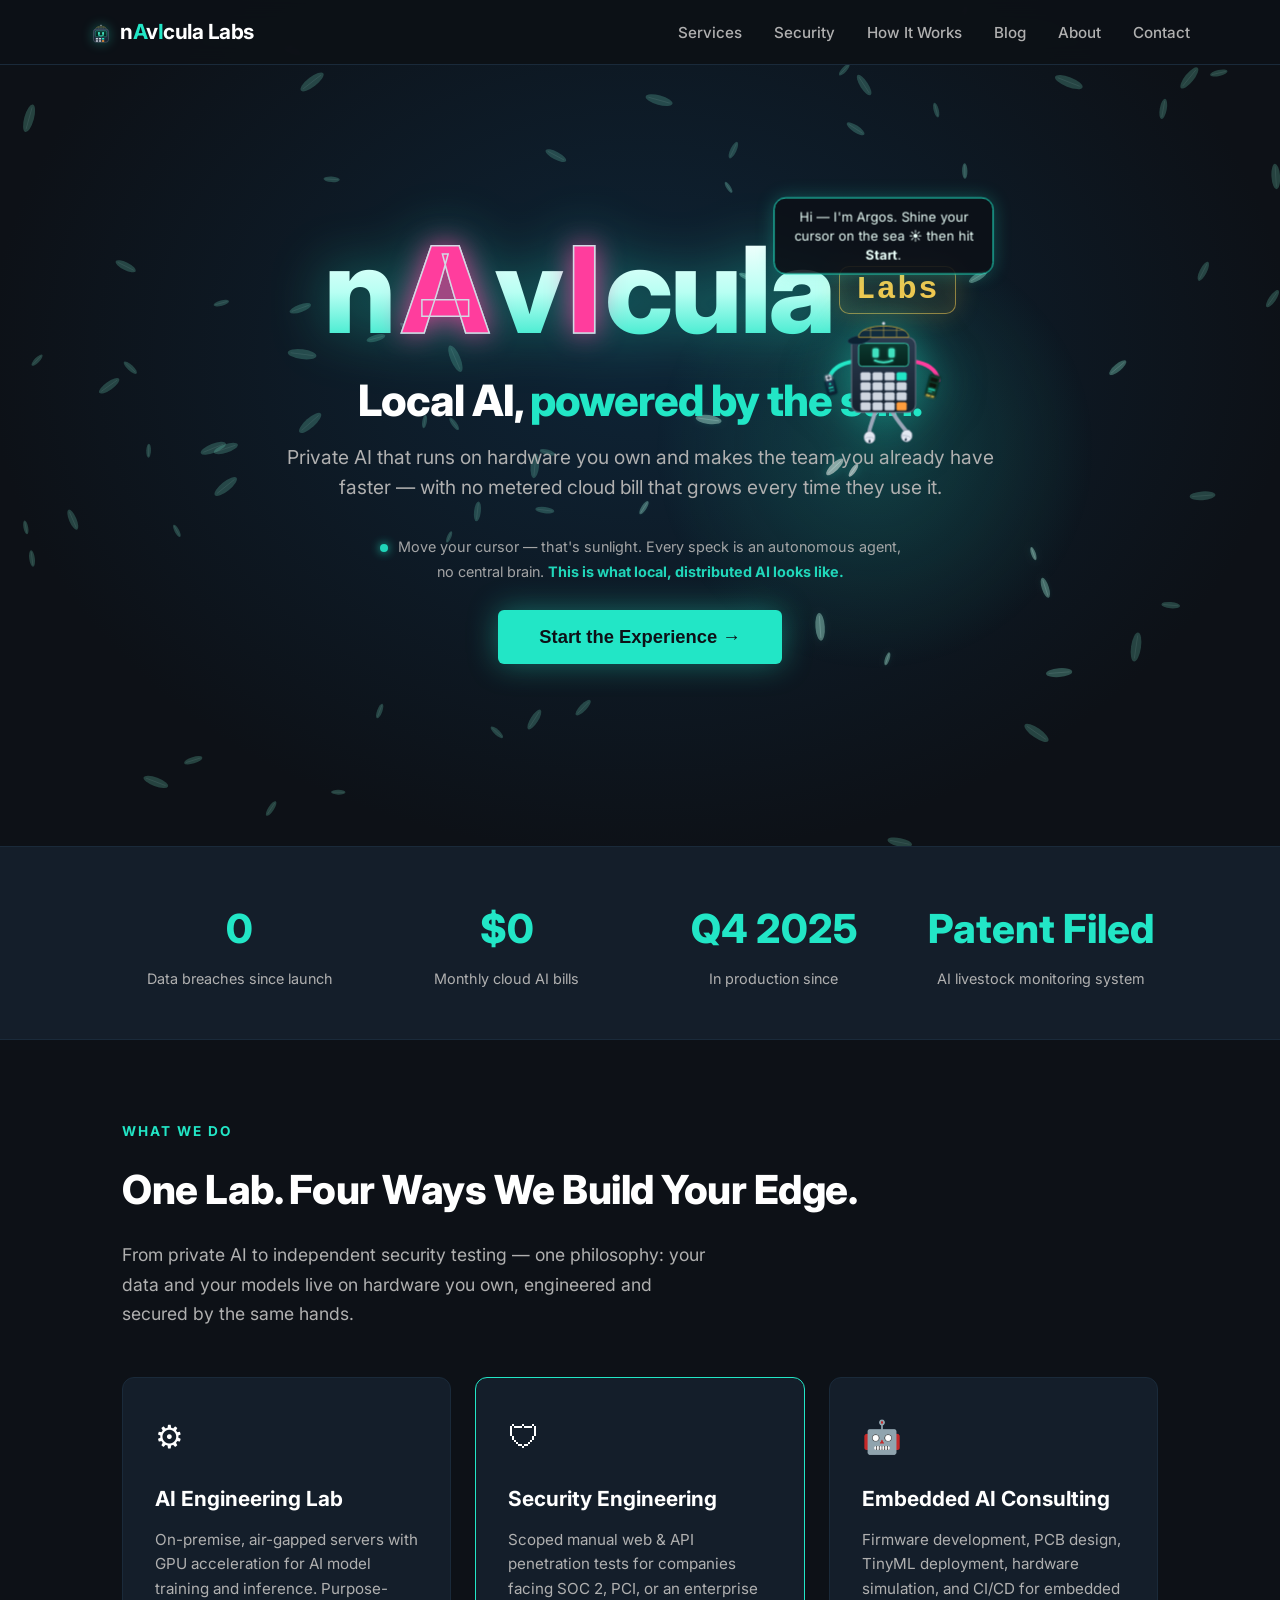
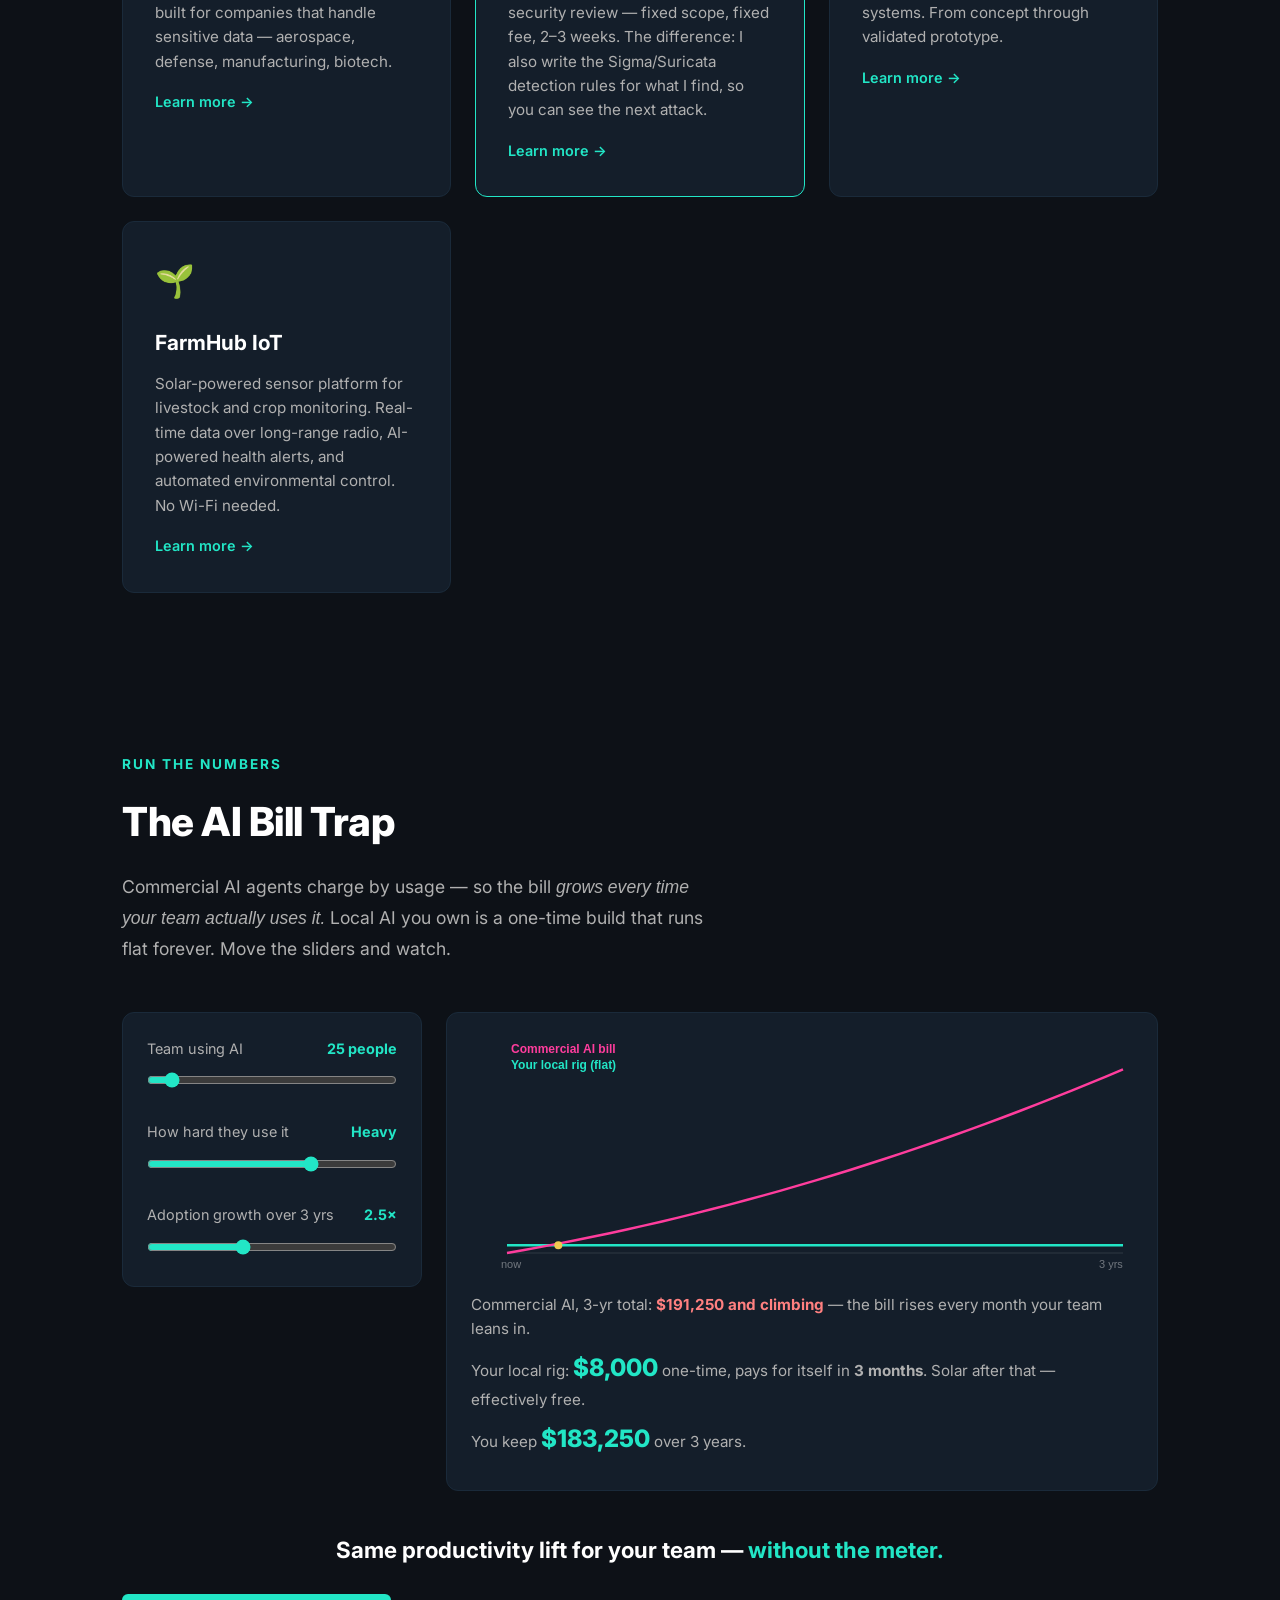
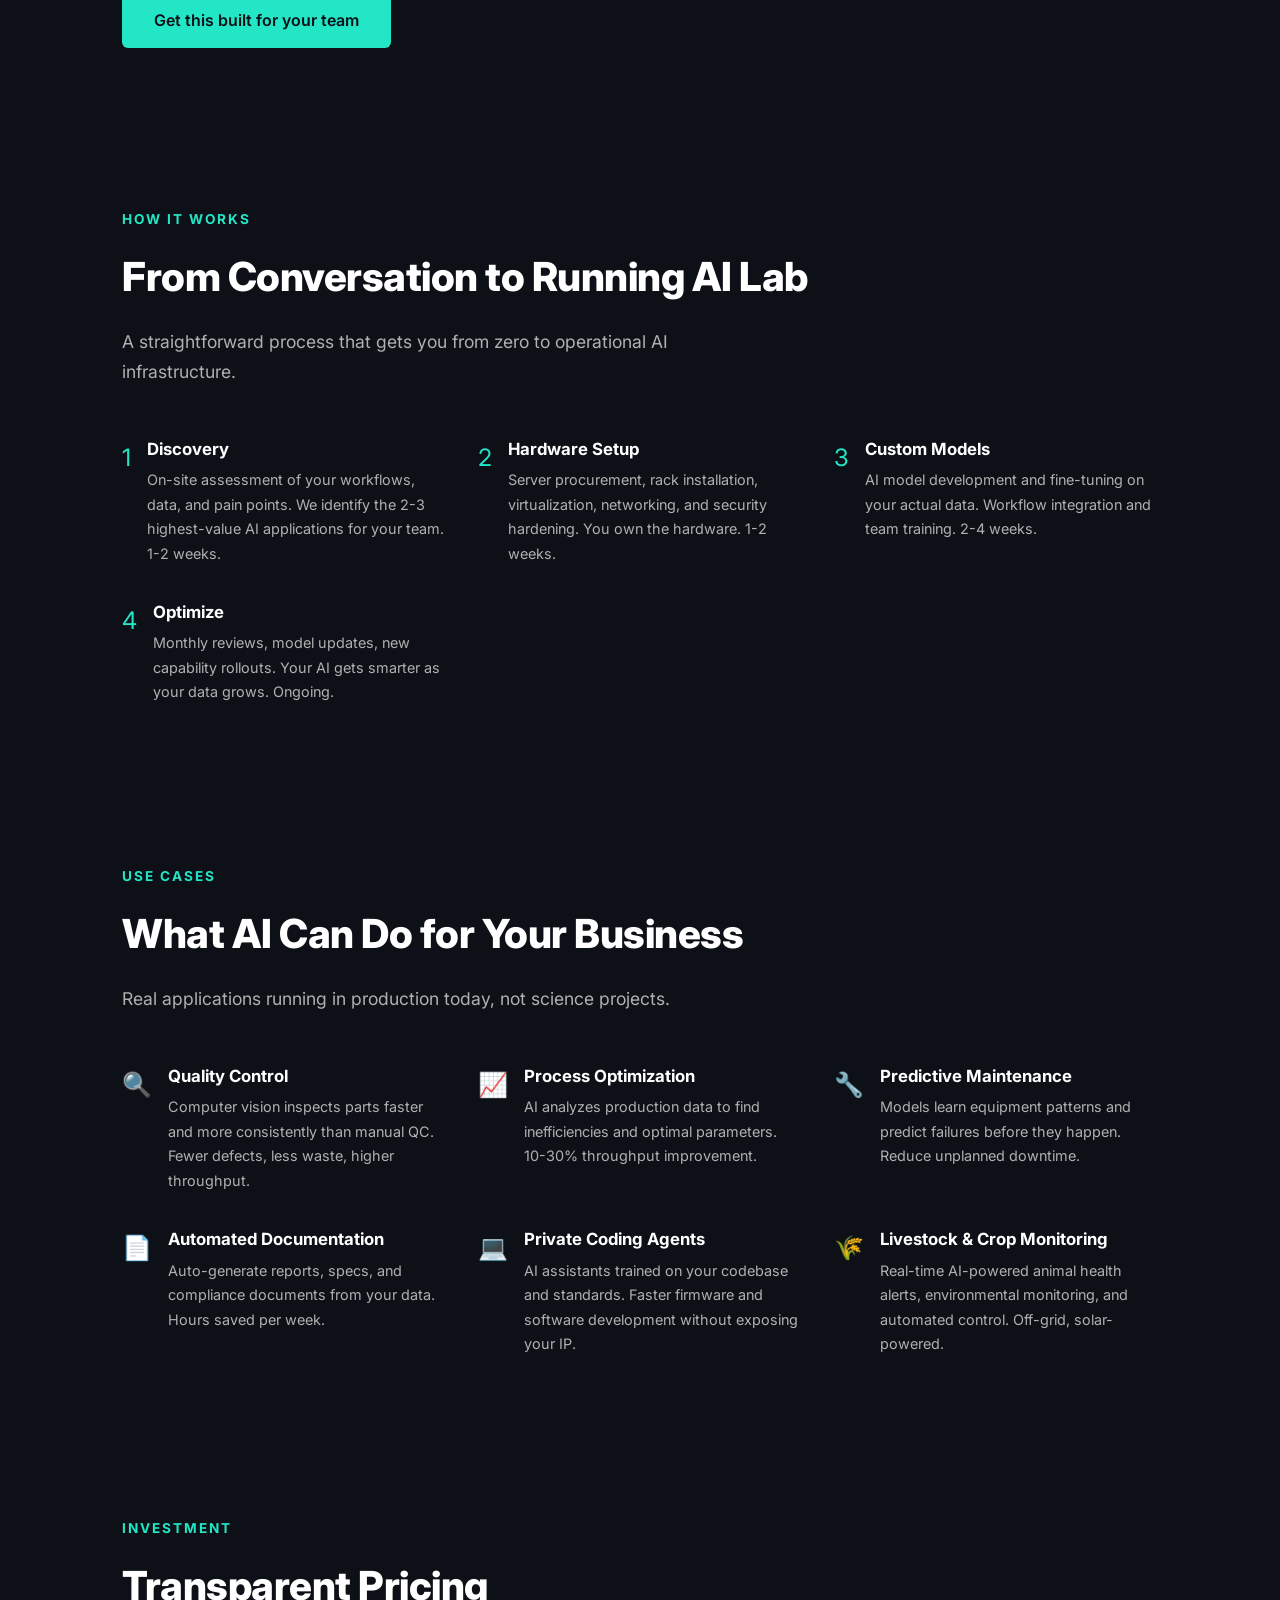
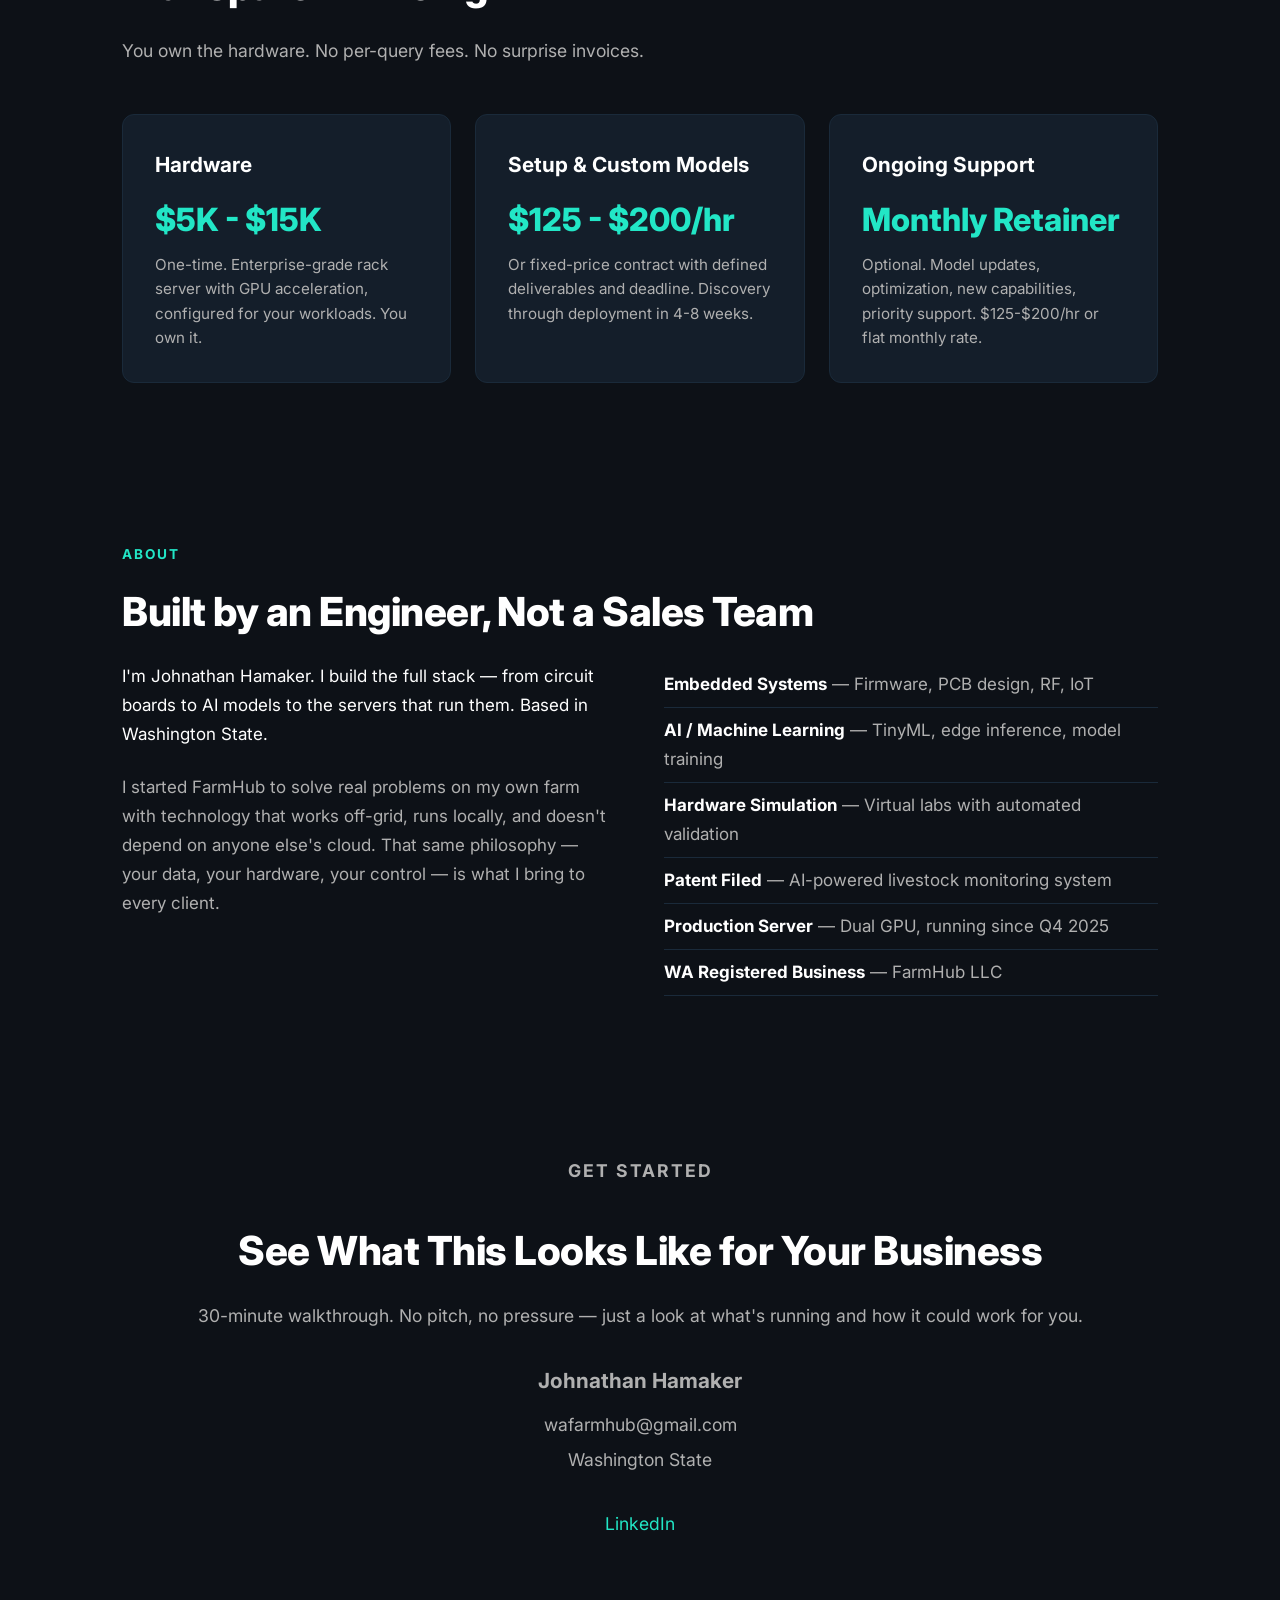
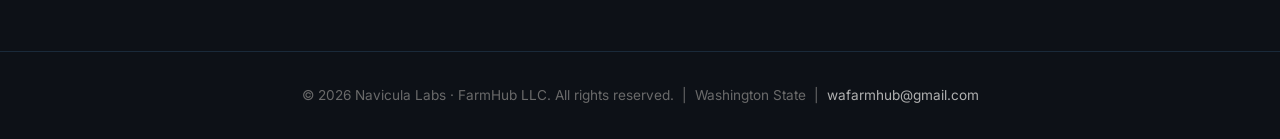
==== commit 80f79c61: "feat(site): Navicula rebrand + living agent-swarm hero, Argos guide journey, ROI sandbox - Rebrand i" ====
--- a/index.html
+++ b/index.html
@@ -3,8 +3,8 @@
 <head>
   <meta charset="UTF-8">
   <meta name="viewport" content="width=device-width, initial-scale=1.0">
-  <title>AnImus Labs — Private AI Engineering &amp; Security for Small Companies</title>
-  <meta name="description" content="A private-AI engineering lab. We design, build, and secure AI that runs on hardware you own — air-gapped, no cloud dependency, your data never leaves your network. Plus independent web & API penetration testing. Washington State.">
+  <title>Navicula Labs — Local AI That Makes Your Team Faster, Without the Cloud Bill</title>
+  <meta name="description" content="Navicula builds private, solar-powered AI that runs on hardware you own — augmenting the team you already have. No metered cloud bill that grows every time they use it. Plus independent web & API penetration testing. Washington State.">
   <link rel="preconnect" href="https://fonts.googleapis.com">
   <link href="https://fonts.googleapis.com/css2?family=Inter:wght@400;500;600;700;800&display=swap" rel="stylesheet">
   <link rel="stylesheet" href="style.css">
@@ -15,7 +15,7 @@
 <!-- NAV -->
 <nav>
   <div class="nav-inner">
-    <a href="index.html" class="logo"><img src="argos-mark.svg" class="logo-mark" alt="Argos"><span>A</span>n<span>I</span>mus Labs</a>
+    <a href="index.html" class="logo"><img src="argos-mark.svg" class="logo-mark" alt="Argos">n<span>A</span>v<span>I</span>cula Labs</a>
     <button class="nav-toggle" onclick="document.querySelector('nav ul').classList.toggle('open')">&#9776;</button>
     <ul>
       <li><a href="#services">Services</a></li>
@@ -28,30 +28,24 @@
   </div>
 </nav>
 
-<!-- HERO: terminal + starfield -->
-<div class="hero-stage">
-  <div class="stars"></div>
-  <div class="stars2"></div>
-  <div class="stars3"></div>
-  <span class="spark" style="top:16%; left:13%;">&#10022;</span>
-  <span class="spark pink" style="top:24%; left:80%; animation-delay:0.8s;">&#10038;</span>
-  <span class="spark" style="top:70%; left:9%; animation-delay:1.4s;">&#10038;</span>
-  <span class="spark pink" style="top:74%; left:86%; animation-delay:0.4s;">&#10022;</span>
-  <span class="spark" style="top:12%; left:58%; animation-delay:2s;">&#10038;</span>
-  <span class="spark pink" style="top:60%; left:70%; animation-delay:1.1s;">&#10022;</span>
-  <span class="spark silver" style="top:38%; left:24%; animation-delay:1.7s;">&#10038;</span>
-  <span class="spark silver" style="top:32%; left:90%; animation-delay:0.6s;">&#10022;</span>
-
-  <img id="argos" class="argos-figure" src="argos.svg" alt="Argos, the AnImus Labs mascot">
+<!-- HERO: living Navicula sea — an agent swarm you light with your cursor, guided by Argos -->
+<div class="hero-stage" id="hero-stage">
+  <canvas id="navicula-sea"></canvas>
+
+  <!-- Argos: the keeper who carries the light and guides the visitor to value -->
+  <div id="argos-guide" class="argos-guide">
+    <div class="argos-bubble" id="argos-bubble"></div>
+    <img id="argos" class="argos-figure" src="argos.svg" alt="Argos, the Navicula keeper and your guide">
+  </div>
 
   <div class="hero-copy">
-    <div class="brandmark"><span class="word"><span class="ai" title="lambda — the symbol of computation">&#923;</span>n<span class="ai pink" title="pipe — the Unix pipe">|</span>mus</span><span class="labs">Labs</span></div>
+    <div class="brandmark"><span class="word">n<span class="ai pink" title="the hidden AI">A</span>v<span class="ai pink" title="the hidden AI">I</span>cula</span><span class="labs">Labs</span></div>
 
     <h1>Local AI, <span class="highlight">powered by the sun.</span></h1>
-    <p class="subtitle">Clean-energy AI that runs on hardware you own. Your data never leaves the building &mdash; and there's no cloud bill or carbon bill to pay.</p>
+    <p class="subtitle">Private AI that runs on hardware you own and makes the team you already have faster &mdash; with no metered cloud bill that grows every time they use it.</p>
+    <p class="hero-caption"><span class="dot"></span> Move your cursor &mdash; that's sunlight. Every speck is an autonomous agent, no central brain. <strong>This is what local, distributed AI looks like.</strong></p>
     <div class="cta-row">
-      <a href="#contact" class="btn btn-primary">Get in Touch</a>
-      <a href="#services" class="btn btn-outline">See What We Do</a>
+      <button type="button" class="btn btn-primary btn-xl" id="start-journey">Start the Experience &rarr;</button>
     </div>
   </div>
 </div>
@@ -112,6 +106,34 @@
       <p>Solar-powered sensor platform for livestock and crop monitoring. Real-time data over long-range radio, AI-powered health alerts, and automated environmental control. No Wi-Fi needed.</p>
       <a href="farmhub-iot.html" class="learn-more">Learn more &rarr;</a>
     </div>
+  </div>
+</section>
+
+<!-- ROI SANDBOX: The AI Bill Trap -->
+<section id="roi" class="roi-section">
+  <p class="section-label">Run the Numbers</p>
+  <h2>The AI Bill Trap</h2>
+  <p class="section-desc">Commercial AI agents charge by usage &mdash; so the bill <em>grows every time your team actually uses it.</em> Local AI you own is a one-time build that runs flat forever. Move the sliders and watch.</p>
+
+  <div class="roi-wrap">
+    <div class="roi-controls">
+      <label>Team using AI <span class="roi-out" id="roi-team-out">25 people</span>
+        <input type="range" id="roi-team" min="3" max="300" value="25" step="1"></label>
+      <label>How hard they use it <span class="roi-out" id="roi-use-out">Heavy</span>
+        <input type="range" id="roi-use" min="1" max="4" value="3" step="1"></label>
+      <label>Adoption growth over 3 yrs <span class="roi-out" id="roi-growth-out">2.5&times;</span>
+        <input type="range" id="roi-growth" min="10" max="50" value="25" step="1"></label>
+    </div>
+
+    <div class="roi-viz">
+      <canvas id="roi-chart"></canvas>
+      <div class="roi-result" id="roi-result"></div>
+    </div>
+  </div>
+
+  <p class="roi-punch">Same productivity lift for your team &mdash; <span class="highlight">without the meter.</span></p>
+  <div class="cta-row" style="justify-content:center; margin-top:1.5rem;">
+    <a href="#contact" class="btn btn-primary">Get this built for your team</a>
   </div>
 </section>
 
@@ -270,100 +292,204 @@
 
 <!-- FOOTER -->
 <footer>
-  <p>&copy; 2026 FarmHub LLC. All rights reserved. &nbsp;|&nbsp; Washington State &nbsp;|&nbsp; <a href="mailto:wafarmhub@gmail.com">wafarmhub@gmail.com</a></p>
+  <p>&copy; 2026 Navicula Labs &middot; FarmHub LLC. All rights reserved. &nbsp;|&nbsp; Washington State &nbsp;|&nbsp; <a href="mailto:wafarmhub@gmail.com">wafarmhub@gmail.com</a></p>
 </footer>
 
-<!-- Argos bounce: free sprite ricocheting off the wordmark letters + hero walls -->
+<!-- Navicula: living agent-swarm sea + Argos the guide + the ROI sandbox -->
 <script>
+/* ===== 1. Living Navicula sea — cursor = sunlight, each speck an agent ===== */
 (function () {
-  var stage = document.querySelector('.hero-stage');
-  var argos = document.getElementById('argos');
-  var brand = document.querySelector('.brandmark');
-  if (!stage || !argos || !brand) return;
-  var word = brand.querySelector('.word');
-  var labs = brand.querySelector('.labs');
-
+  var cv = document.getElementById('navicula-sea');
+  var stage = document.getElementById('hero-stage');
+  var guide = document.getElementById('argos-guide');
+  if (!cv || !stage) return;
+  var ctx = cv.getContext('2d');
   var reduce = window.matchMedia && window.matchMedia('(prefers-reduced-motion: reduce)').matches;
-  var x = 24, y = 12, vx = 1.3, vy = 1.0, aw = 0, ah = 0, raf = 0;
-  var bounds = { top: 0, right: 0, bottom: 0 };
-  var obstacles = [];
-
-  function toLocal(el, sb) {
-    var r = el.getBoundingClientRect();
-    return { left: r.left - sb.left, top: r.top - sb.top, right: r.right - sb.left, bottom: r.bottom - sb.top };
-  }
-
-  function measure() {
-    var sb = stage.getBoundingClientRect();
-    aw = argos.offsetWidth; ah = argos.offsetHeight;
-    bounds.right = sb.width;
-    obstacles = [];
-    if (word) obstacles.push(toLocal(word, sb));
-    if (labs) obstacles.push(toLocal(labs, sb));
-    // Keep Argos in the "sky" ABOVE the wordmark, bouncing down onto the
-    // letter-tops — never below the title over the copy. Floor = letter tops.
-    var topRef = word ? toLocal(word, sb).top : (sb.height * 0.4);
-    bounds.top = 0;
-    bounds.bottom = topRef + 20;
-    if (bounds.bottom - bounds.top < ah + 36) bounds.top = bounds.bottom - (ah + 36); // tiny top clip only if cramped
-    if (x > bounds.right - aw) x = Math.max(0, bounds.right - aw);
-    if (y < bounds.top) y = bounds.top;
-    if (y > bounds.bottom - ah) y = bounds.bottom - ah;
-  }
-
-  function overlaps(nx, ny, r) {
-    return nx < r.right && nx + aw > r.left && ny < r.bottom && ny + ah > r.top;
-  }
-
-  // after a bounce, jog the angle + pick a new slow speed so each arc differs
-  function vary() {
-    var ang = Math.atan2(vy, vx) + (Math.random() - 0.5) * 0.5; // ~±14deg
-    var sp  = 0.7 + Math.random() * 0.7;                        // slow + varying: 0.7–1.4 px/frame
-    vx = Math.cos(ang) * sp;
-    vy = Math.sin(ang) * sp;
-  }
-
-  function step() {
-    var nx = x + vx, ny = y + vy, hit = false;
-    // walls (ceiling = bounds.top, floor = letter-tops via bounds.bottom)
-    if (nx <= 0) { nx = 0; vx = Math.abs(vx); hit = true; }
-    if (nx + aw >= bounds.right) { nx = bounds.right - aw; vx = -Math.abs(vx); hit = true; }
-    if (ny <= bounds.top) { ny = bounds.top; vy = Math.abs(vy); hit = true; }
-    if (ny + ah >= bounds.bottom) { ny = bounds.bottom - ah; vy = -Math.abs(vy); hit = true; }
-    // letters — reflect on the axis of least penetration (minimum translation vector)
-    for (var i = 0; i < obstacles.length; i++) {
-      var r = obstacles[i];
-      if (!overlaps(nx, ny, r)) continue;
-      var penLeft = (nx + aw) - r.left, penRight = r.right - nx;
-      var penTop = (ny + ah) - r.top, penBottom = r.bottom - ny;
-      var minX = Math.min(penLeft, penRight), minY = Math.min(penTop, penBottom);
-      if (minX < minY) {
-        if (penLeft < penRight) { nx = r.left - aw; vx = -Math.abs(vx); }
-        else { nx = r.right; vx = Math.abs(vx); }
-      } else {
-        if (penTop < penBottom) { ny = r.top - ah; vy = -Math.abs(vy); }
-        else { ny = r.bottom; vy = Math.abs(vy); }
-      }
-      hit = true;
+  var W = 0, H = 0, DPR = 1, cells = [], t = 0, raf = 0, idle = 0;
+  var light = { x: 0, y: 0, tx: 0, ty: 0, has: false };
+  var gx = 0, gy = 0;
+  window.__journey = false;
+
+  function seed(n) {
+    cells = [];
+    for (var i = 0; i < n; i++) cells.push({
+      x: Math.random() * W, y: Math.random() * H,
+      vx: (Math.random() - 0.5) * 0.3, vy: (Math.random() - 0.5) * 0.3,
+      len: 6 + Math.random() * 9, ph: Math.random() * 6.28, ang: 0
+    });
+  }
+  function resize() {
+    var r = stage.getBoundingClientRect();
+    W = r.width; H = r.height; DPR = Math.min(window.devicePixelRatio || 1, 2);
+    cv.width = W * DPR; cv.height = H * DPR;
+    cv.style.width = W + 'px'; cv.style.height = H + 'px';
+    ctx.setTransform(DPR, 0, 0, DPR, 0, 0);
+    var n = Math.round(Math.min(120, Math.max(36, W * H / 15000)));
+    if (cells.length !== n) seed(n);
+    if (!light.has) { light.tx = W * 0.5; light.ty = H * 0.42; light.x = light.tx; light.y = light.ty; }
+  }
+  stage.addEventListener('pointermove', function (e) {
+    var r = stage.getBoundingClientRect();
+    light.tx = e.clientX - r.left; light.ty = e.clientY - r.top; light.has = true; idle = 0;
+  });
+  stage.addEventListener('pointerleave', function () { light.has = false; });
+
+  function frame() {
+    t += 0.016; idle++;
+    if (!light.has || idle > 200) {
+      light.tx = W * 0.5 + Math.cos(t * 0.5) * W * 0.22;
+      light.ty = H * 0.42 + Math.sin(t * 0.7) * H * 0.16;
     }
-    if (hit) vary();
-    x = nx; y = ny;
-    argos.style.transform = 'translate(' + x.toFixed(1) + 'px,' + y.toFixed(1) + 'px) rotate(' + (vx * 4).toFixed(1) + 'deg)';
-    raf = requestAnimationFrame(step);
-  }
-
-  function start() {
-    measure();
-    if (!aw || !ah) { requestAnimationFrame(start); return; }
-    if (reduce) { x = (bounds.right - aw) / 2; y = 10; argos.style.transform = 'translate(' + x + 'px,' + y + 'px)'; return; }
-    cancelAnimationFrame(raf);
-    raf = requestAnimationFrame(step);
-  }
-
-  var rt;
-  window.addEventListener('resize', function () { clearTimeout(rt); rt = setTimeout(measure, 150); });
-  if (document.fonts && document.fonts.ready) document.fonts.ready.then(start);
-  else window.addEventListener('load', start);
+    light.x += (light.tx - light.x) * 0.06;
+    light.y += (light.ty - light.y) * 0.06;
+
+    ctx.clearRect(0, 0, W, H);
+    var g = ctx.createRadialGradient(light.x, light.y, 0, light.x, light.y, 220);
+    g.addColorStop(0, 'rgba(34,230,198,0.18)'); g.addColorStop(1, 'rgba(34,230,198,0)');
+    ctx.fillStyle = g; ctx.fillRect(0, 0, W, H);
+
+    for (var i = 0; i < cells.length; i++) {
+      var c = cells[i];
+      var dx = light.x - c.x, dy = light.y - c.y, d = Math.sqrt(dx * dx + dy * dy) + 0.01;
+      var lit = Math.max(0, 1 - d / 330);
+      var pull = 0.012 * (0.3 + lit);
+      c.vx += dx / d * pull; c.vy += dy / d * pull;
+      c.vx += Math.cos(c.ph + t) * 0.004; c.vy += Math.sin(c.ph + t * 0.9) * 0.004;
+      c.vx *= 0.97; c.vy *= 0.97;
+      var sp = Math.sqrt(c.vx * c.vx + c.vy * c.vy), max = 0.4 + lit * 1.5;
+      if (sp > max) { c.vx = c.vx / sp * max; c.vy = c.vy / sp * max; }
+      c.x += c.vx; c.y += c.vy; c.ang = Math.atan2(c.vy, c.vx);
+      if (c.x < -20) c.x = W + 20; if (c.x > W + 20) c.x = -20;
+      if (c.y < -20) c.y = H + 20; if (c.y > H + 20) c.y = -20;
+      var glow = 0.22 + lit * 0.78;
+      ctx.save(); ctx.translate(c.x, c.y); ctx.rotate(c.ang);
+      ctx.beginPath(); ctx.ellipse(0, 0, c.len, c.len * 0.34, 0, 0, 6.2832);
+      ctx.fillStyle = 'rgba(' + Math.round(120 + 130 * lit) + ',235,' + Math.round(205 + 30 * lit) + ',' + (0.12 + 0.5 * glow) + ')';
+      ctx.shadowColor = 'rgba(34,230,198,' + (0.6 * lit) + ')'; ctx.shadowBlur = 12 * lit;
+      ctx.fill();
+      ctx.shadowBlur = 0;
+      ctx.strokeStyle = 'rgba(220,255,250,' + (0.12 + 0.4 * lit) + ')'; ctx.lineWidth = 0.6;
+      ctx.beginPath(); ctx.moveTo(-c.len * 0.8, 0); ctx.lineTo(c.len * 0.8, 0); ctx.stroke();
+      ctx.restore();
+    }
+
+    if (guide && !window.__journey) {
+      var gw = guide.offsetWidth, gh = guide.offsetHeight;
+      var tx = light.x - gw / 2, ty = light.y - gh + 12;
+      gx += (tx - gx) * 0.07; gy += (ty - gy) * 0.07;
+      guide.style.transform = 'translate(' + gx.toFixed(1) + 'px,' + gy.toFixed(1) + 'px)';
+    }
+    raf = requestAnimationFrame(frame);
+  }
+  function staticRender() {
+    resize(); ctx.clearRect(0, 0, W, H);
+    for (var i = 0; i < cells.length; i++) {
+      var c = cells[i];
+      ctx.save(); ctx.translate(c.x, c.y);
+      ctx.beginPath(); ctx.ellipse(0, 0, c.len, c.len * 0.34, 0, 0, 6.2832);
+      ctx.fillStyle = 'rgba(120,230,210,0.28)'; ctx.fill(); ctx.restore();
+    }
+    if (guide) guide.style.transform = 'translate(' + (W * 0.5 - guide.offsetWidth / 2) + 'px,' + (H * 0.3) + 'px)';
+  }
+  window.addEventListener('resize', function () { clearTimeout(window.__nrz); window.__nrz = setTimeout(resize, 150); });
+  resize();
+  if (reduce) staticRender();
+  else { gx = W * 0.5; gy = H * 0.3; raf = requestAnimationFrame(frame); }
+})();
+
+/* ===== 2. Argos the guide — greeting, the single-CTA journey, section bubbles ===== */
+(function () {
+  var guide = document.getElementById('argos-guide');
+  var bubble = document.getElementById('argos-bubble');
+  var start = document.getElementById('start-journey');
+  if (!guide || !bubble) return;
+
+  function say(html) { bubble.innerHTML = html; bubble.classList.add('show'); }
+
+  setTimeout(function () { say("Hi — I'm Argos. Shine your cursor on the sea ☀ then hit <b>Start</b>."); }, 1200);
+
+  var TOUR = {
+    'services':     "Four ways we build your edge — pick one to dive in.",
+    'roi':          "Drag these sliders — watch the cloud bill climb while your own AI stays flat.",
+    'how-it-works': "From a conversation to a running AI lab in weeks.",
+    'about':        "Built by one engineer, not a sales team.",
+    'contact':      "Ready when you are — let's talk about your team."
+  };
+
+  function beginJourney() {
+    if (window.__journey) return;
+    window.__journey = true;
+    guide.classList.add('fixed');
+    say("Follow me — I'll show you what matters. ↓");
+    var roi = document.getElementById('roi');
+    if (roi) roi.scrollIntoView({ behavior: 'smooth' });
+    if ('IntersectionObserver' in window) {
+      var io = new IntersectionObserver(function (ents) {
+        ents.forEach(function (e) { if (e.isIntersecting && TOUR[e.target.id]) say(TOUR[e.target.id]); });
+      }, { threshold: 0.4 });
+      Object.keys(TOUR).forEach(function (id) { var s = document.getElementById(id); if (s) io.observe(s); });
+    }
+  }
+  if (start) start.addEventListener('click', beginJourney);
+})();
+
+/* ===== 3. ROI sandbox — "The AI Bill Trap" (deterministic, editable constants) ===== */
+(function () {
+  var team = document.getElementById('roi-team'),
+      use = document.getElementById('roi-use'),
+      growth = document.getElementById('roi-growth'),
+      cv = document.getElementById('roi-chart');
+  if (!team || !cv) return;
+  var ctx = cv.getContext('2d');
+  var USE_LABELS = ['', 'Light', 'Moderate', 'Heavy', 'Agentic'];
+  var USE_PP = [0, 15, 50, 120, 300]; // $/person/month on commercial AI, by intensity
+  function fmt(n) { return '$' + Math.round(n).toLocaleString(); }
+
+  function calc() {
+    var T = +team.value, U = +use.value, G = +growth.value / 10; // 1.0–5.0x growth
+    var pp = USE_PP[U], series = [], cum = 0;
+    for (var m = 1; m <= 36; m++) { cum += T * pp * (1 + (G - 1) * (m / 36)); series.push(cum); }
+    var rig = 4000 + Math.ceil(T / 25) * 2500 + (U >= 3 ? 1500 : 0);
+    var cross = 0;
+    for (var k = 0; k < series.length; k++) { if (series[k] >= rig) { cross = k + 1; break; } }
+    return { T: T, U: U, G: G, series: series, rig: rig, cross: cross, comm: series[35] };
+  }
+  function draw(d) {
+    var w = cv.clientWidth, h = 240, DPR = Math.min(window.devicePixelRatio || 1, 2);
+    cv.width = w * DPR; cv.height = h * DPR; ctx.setTransform(DPR, 0, 0, DPR, 0, 0);
+    ctx.clearRect(0, 0, w, h);
+    var pad = 36, max = Math.max(d.comm, d.rig) * 1.1 || 1;
+    var X = function (m) { return pad + (w - pad - 10) * (m / 36); };
+    var Y = function (v) { return h - 24 - (h - 38) * (v / max); };
+    ctx.strokeStyle = 'rgba(255,255,255,0.12)'; ctx.lineWidth = 1;
+    ctx.beginPath(); ctx.moveTo(pad, h - 24); ctx.lineTo(w - 10, h - 24); ctx.stroke();
+    ctx.strokeStyle = '#22e6c6'; ctx.lineWidth = 2.5;
+    ctx.beginPath(); ctx.moveTo(X(0), Y(d.rig)); ctx.lineTo(X(36), Y(d.rig)); ctx.stroke();
+    ctx.strokeStyle = '#ff3d9d'; ctx.lineWidth = 2.5; ctx.beginPath(); ctx.moveTo(X(0), Y(0));
+    for (var m = 1; m <= 36; m++) ctx.lineTo(X(m), Y(d.series[m - 1]));
+    ctx.stroke();
+    if (d.cross) { ctx.fillStyle = '#f0c850'; ctx.beginPath(); ctx.arc(X(d.cross), Y(d.rig), 4, 0, 6.2832); ctx.fill(); }
+    ctx.font = '600 12px Inter,sans-serif';
+    ctx.fillStyle = '#ff3d9d'; ctx.fillText('Commercial AI bill', pad + 4, 16);
+    ctx.fillStyle = '#22e6c6'; ctx.fillText('Your local rig (flat)', pad + 4, 32);
+    ctx.fillStyle = 'rgba(255,255,255,0.4)'; ctx.font = '11px Inter,sans-serif';
+    ctx.fillText('now', pad - 6, h - 9); ctx.fillText('3 yrs', w - 34, h - 9);
+  }
+  function render() {
+    var d = calc();
+    document.getElementById('roi-team-out').textContent = d.T + ' people';
+    document.getElementById('roi-use-out').textContent = USE_LABELS[d.U] + (d.U >= 4 ? ' (10–100× tokens)' : '');
+    document.getElementById('roi-growth-out').textContent = d.G.toFixed(1) + '×';
+    draw(d);
+    var save = d.comm - d.rig;
+    document.getElementById('roi-result').innerHTML =
+      '<p>Commercial AI, 3-yr total: <span class="warn">' + fmt(d.comm) + ' and climbing</span> — the bill rises every month your team leans in.</p>' +
+      '<p>Your local rig: <span class="big">' + fmt(d.rig) + '</span> one-time' + (d.cross ? ', pays for itself in <b>' + d.cross + ' months</b>' : '') + '. Solar after that — effectively free.</p>' +
+      (save > 0 ? '<p>You keep <span class="big">' + fmt(save) + '</span> over 3 years.</p>' : '');
+  }
+  [team, use, growth].forEach(function (el) { el.addEventListener('input', render); });
+  window.addEventListener('resize', function () { clearTimeout(window.__rrz); window.__rrz = setTimeout(render, 150); });
+  render();
 })();
 </script>
 
--- a/style.css
+++ b/style.css
@@ -355,11 +355,17 @@
   display: flex;
   flex-direction: column;
   align-items: center;
-  justify-content: flex-start;
+  justify-content: center;
   overflow: hidden;
-  /* big top pad = the "sky" Argos bounces in, above the wordmark */
-  padding: 15rem 1.5rem 5rem;
-  background: radial-gradient(ellipse at 50% 38%, #16273b 0%, var(--navy) 70%);
+  padding: 7rem 1.5rem 4rem;
+  background: radial-gradient(ellipse at 50% 42%, #0e2436 0%, var(--navy) 72%);
+}
+
+/* the living Navicula sea — agent swarm canvas behind the copy */
+.hero-stage #navicula-sea {
+  position: absolute; inset: 0;
+  width: 100%; height: 100%;
+  z-index: 0; display: block;
 }
 
 /* drifting star layers (parallax) */
@@ -472,21 +478,71 @@
   box-shadow: 0 0 26px rgba(240,200,80,0.2), inset 0 0 18px rgba(240,200,80,0.07);
 }
 
-/* Argos — free sprite that bounces around the hero, ricocheting off the
-   wordmark letters + walls (position driven by the bounce script in index.html) */
-.hero-stage .argos-figure {
+/* Argos — the keeper who carries the light and guides the visitor.
+   The whole guide group is moved by the sim script (follows the sun/cursor). */
+.hero-stage .argos-guide {
   position: absolute;
   top: 0; left: 0;
-  width: clamp(175px, 27.5vw, 275px);
-  height: auto;
-  z-index: 2;
-  filter: drop-shadow(0 0 22px rgba(34, 230, 198, 0.28));
+  z-index: 3;
   pointer-events: none;
   will-change: transform;
+  display: flex;
+  flex-direction: column;
+  align-items: center;
+}
+.hero-stage .argos-figure {
+  width: clamp(90px, 12vw, 150px);
+  height: auto;
+  filter: drop-shadow(0 0 22px rgba(34, 230, 198, 0.5));
+}
+.hero-stage .argos-bubble {
+  pointer-events: auto;
+  max-width: 220px;
+  margin-bottom: 8px;
+  background: rgba(13, 17, 23, 0.88);
+  border: 1px solid var(--cyan);
+  color: #eafff9;
+  font-size: 0.82rem;
+  line-height: 1.45;
+  padding: 0.55rem 0.75rem;
+  border-radius: 12px;
+  box-shadow: 0 0 18px rgba(34, 230, 198, 0.28);
+  opacity: 0;
+  transform: translateY(6px);
+  transition: opacity 0.45s, transform 0.45s;
+  text-align: center;
+}
+.hero-stage .argos-bubble.show { opacity: 1; transform: translateY(0); }
+.hero-stage .argos-bubble a { color: var(--cyan); font-weight: 700; }
+
+/* highlighted letter in the Navicula wordmark — its light */
+.hero-stage .brandmark .word .lit {
+  -webkit-text-fill-color: var(--cyan);
+  color: var(--cyan);
+  text-shadow: 0 0 26px rgba(34, 230, 198, 0.95);
+}
+
+/* hero caption that turns the art into the proof */
+.hero-stage .hero-caption {
+  font-size: 0.9rem;
+  color: var(--gray-light);
+  max-width: 540px;
+  margin: 0 auto 1.6rem;
+  opacity: 0.92;
+}
+.hero-stage .hero-caption strong { color: var(--cyan); }
+.hero-stage .hero-caption .dot {
+  display: inline-block;
+  width: 8px; height: 8px;
+  border-radius: 50%;
+  background: var(--cyan);
+  box-shadow: 0 0 10px var(--cyan);
+  margin-right: 6px;
+  vertical-align: middle;
 }
 
 /* hero copy below terminal */
-.hero-stage .hero-copy { position: relative; z-index: 2; text-align: center; margin-top: 2.4rem; width: 100%; max-width: 720px; }
+.hero-stage .hero-copy { position: relative; z-index: 2; text-align: center; margin-top: 0; width: 100%; max-width: 720px; }
 .hero-stage .hero-copy h1 { overflow-wrap: break-word; }
 .hero-stage .hero-copy h1 { font-size: 2.7rem; font-weight: 800; line-height: 1.15; letter-spacing: -1px; margin-bottom: 1rem; }
 .hero-stage .hero-copy h1 .highlight { color: var(--cyan); }
@@ -499,9 +555,67 @@
   h2 { font-size: 1.8rem; }
   .hero { min-height: 70vh; padding-top: 6rem; }
   section { padding: 3rem 1.5rem; }
-  .hero-stage { min-height: 84vh; padding-top: 9rem; }
+  .hero-stage { min-height: 84vh; padding-top: 6rem; }
   .hero-stage .brandmark .word { font-size: clamp(2.4rem, 11vw, 7.5rem); }
   .hero-stage .hero-copy h1 { font-size: 2rem; }
   .hero-stage .hero-copy h1 .dt-break { display: none; }
   .hero-stage .eyebrow { font-size: 0.75rem; letter-spacing: 2px; }
 }
+
+/* === ROI SANDBOX — "The AI Bill Trap" === */
+.roi-wrap {
+  display: grid;
+  grid-template-columns: 300px 1fr;
+  gap: 1.5rem;
+  align-items: start;
+}
+@media (max-width: 768px) { .roi-wrap { grid-template-columns: 1fr; } }
+
+.roi-controls {
+  background: var(--navy-light);
+  border: 1px solid var(--navy-mid);
+  border-radius: 12px;
+  padding: 1.5rem;
+}
+.roi-controls label {
+  display: block;
+  font-size: 0.9rem;
+  color: var(--gray-light);
+  margin-bottom: 1.5rem;
+}
+.roi-controls label:last-child { margin-bottom: 0; }
+.roi-controls .roi-out { float: right; color: var(--cyan); font-weight: 700; }
+.roi-controls input[type=range] { width: 100%; margin-top: 0.7rem; accent-color: var(--cyan); }
+
+.roi-viz {
+  background: var(--navy-light);
+  border: 1px solid var(--navy-mid);
+  border-radius: 12px;
+  padding: 1.5rem;
+}
+#roi-chart { width: 100%; height: 240px; display: block; }
+.roi-result { margin-top: 1rem; font-size: 0.95rem; line-height: 1.6; color: var(--gray-light); }
+.roi-result p { margin-bottom: 0.5rem; }
+.roi-result .big { font-size: 1.5rem; font-weight: 800; color: var(--cyan); }
+.roi-result .warn { color: var(--red-soft); font-weight: 700; }
+
+.roi-punch { text-align: center; font-size: 1.4rem; font-weight: 700; margin-top: 2.5rem; }
+.roi-punch .highlight { color: var(--cyan); }
+
+/* === SINGLE-CTA "Start the Experience" === */
+.btn-xl {
+  font-size: 1.15rem;
+  padding: 1rem 2.6rem;
+  box-shadow: 0 0 30px rgba(34, 230, 198, 0.4);
+}
+
+/* When the journey starts, Argos detaches into a fixed travelling guide */
+.argos-guide.fixed {
+  position: fixed;
+  left: auto; right: 18px; bottom: 18px; top: auto;
+  transform: none !important;
+  z-index: 60;
+  align-items: flex-end;
+}
+.argos-guide.fixed .argos-figure { width: clamp(68px, 9vw, 104px); }
+.argos-guide.fixed .argos-bubble { max-width: 240px; }
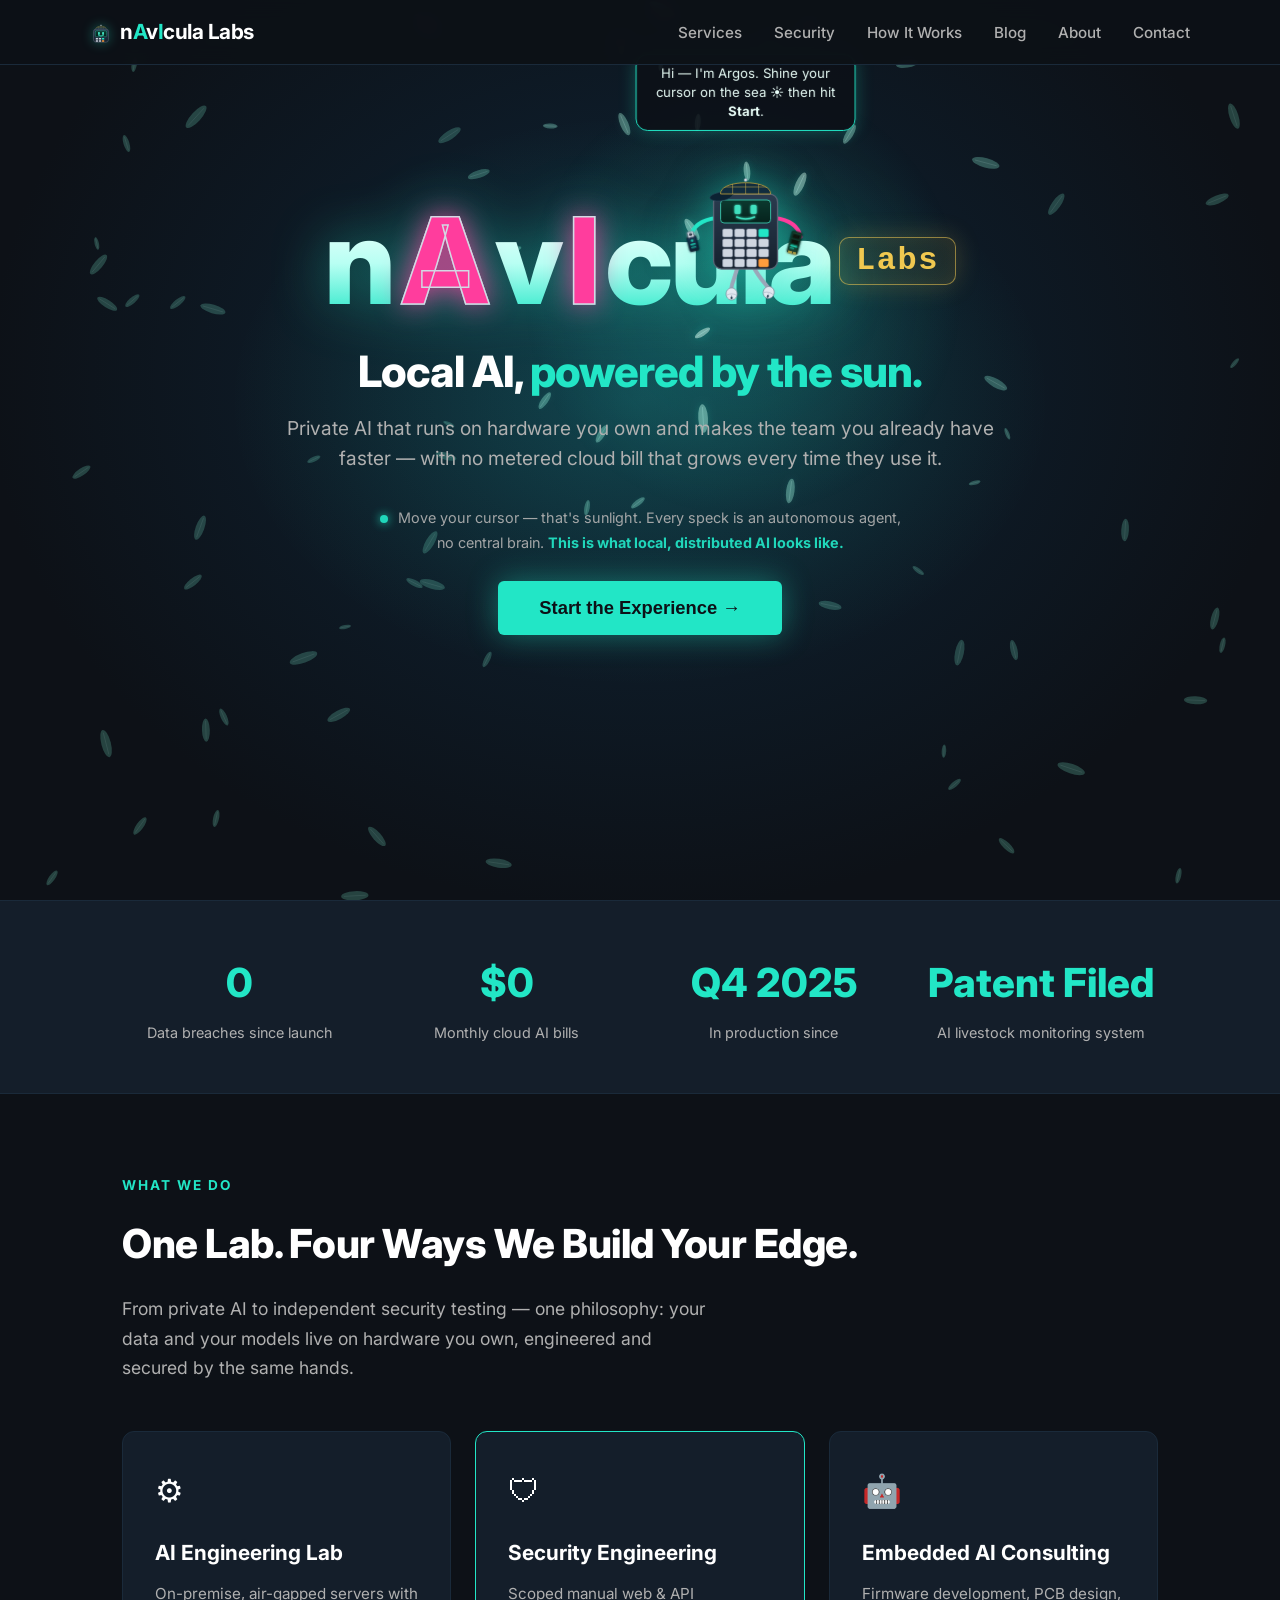
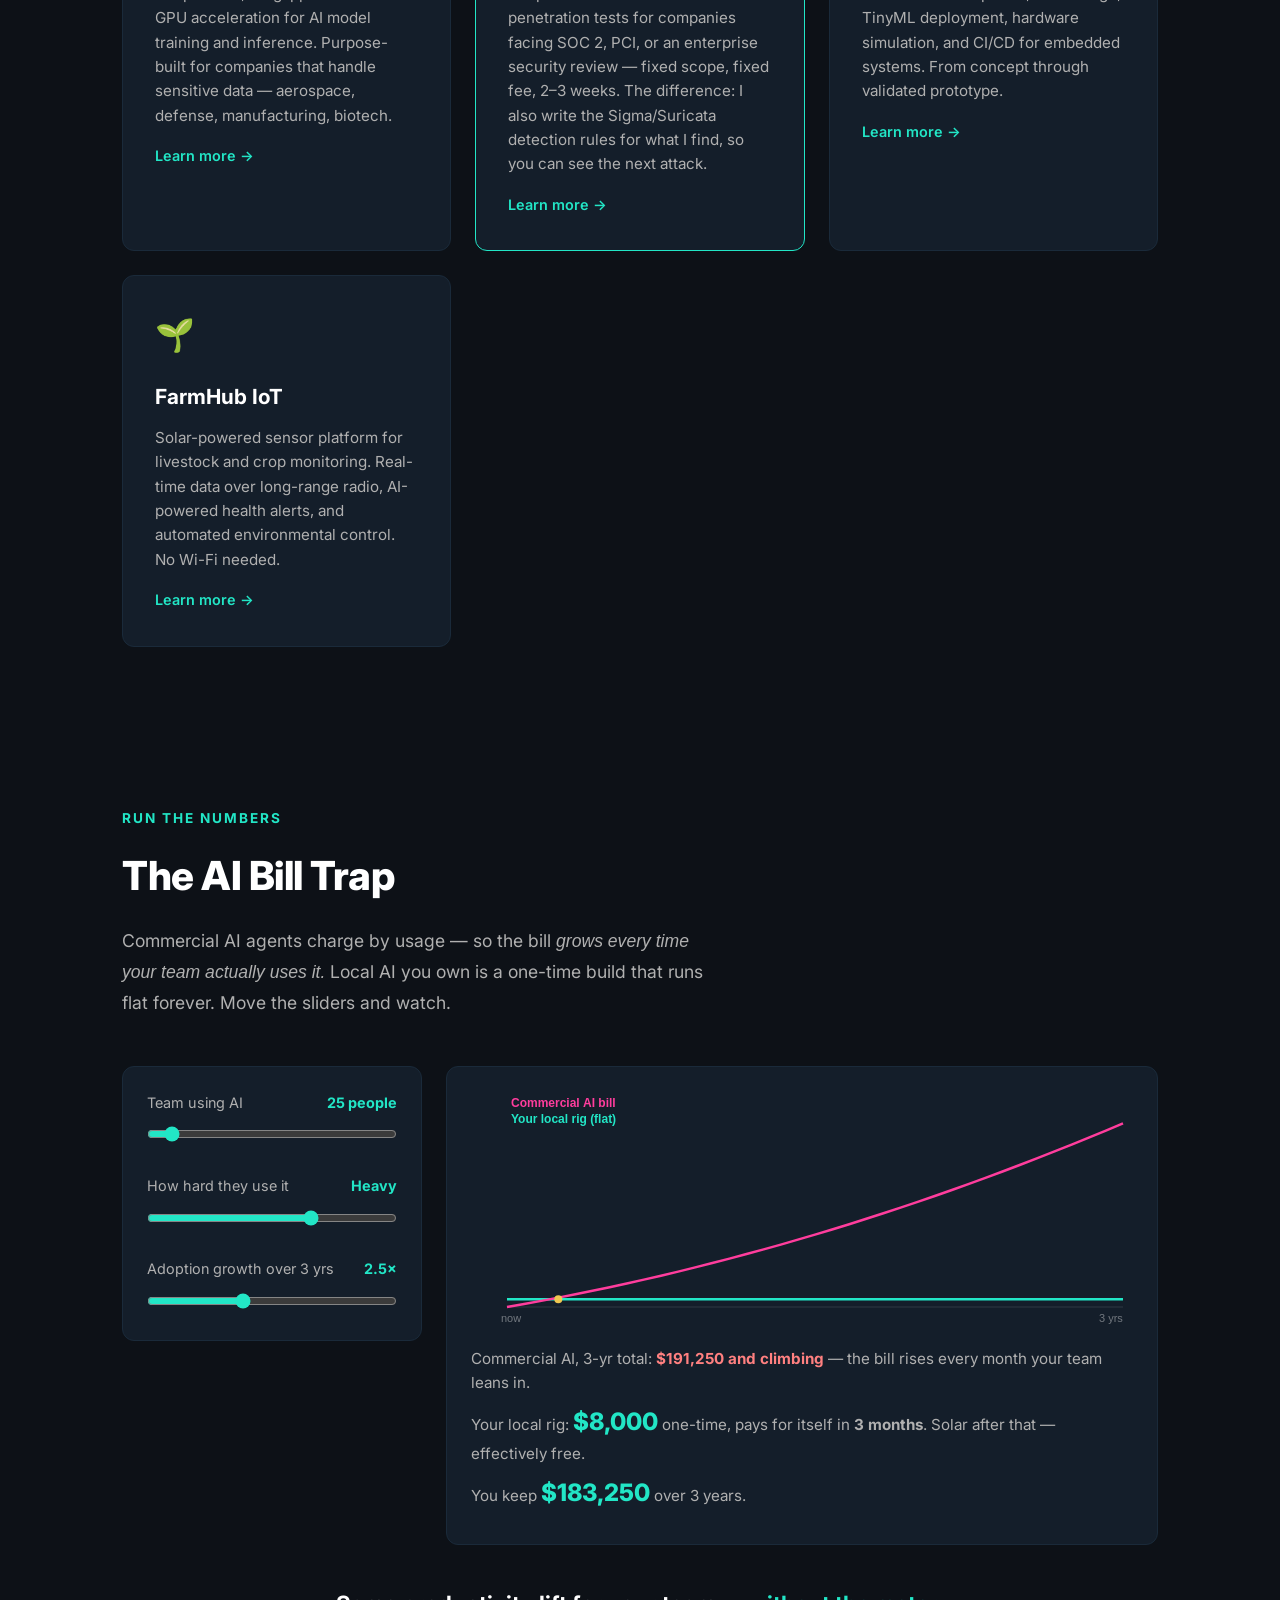
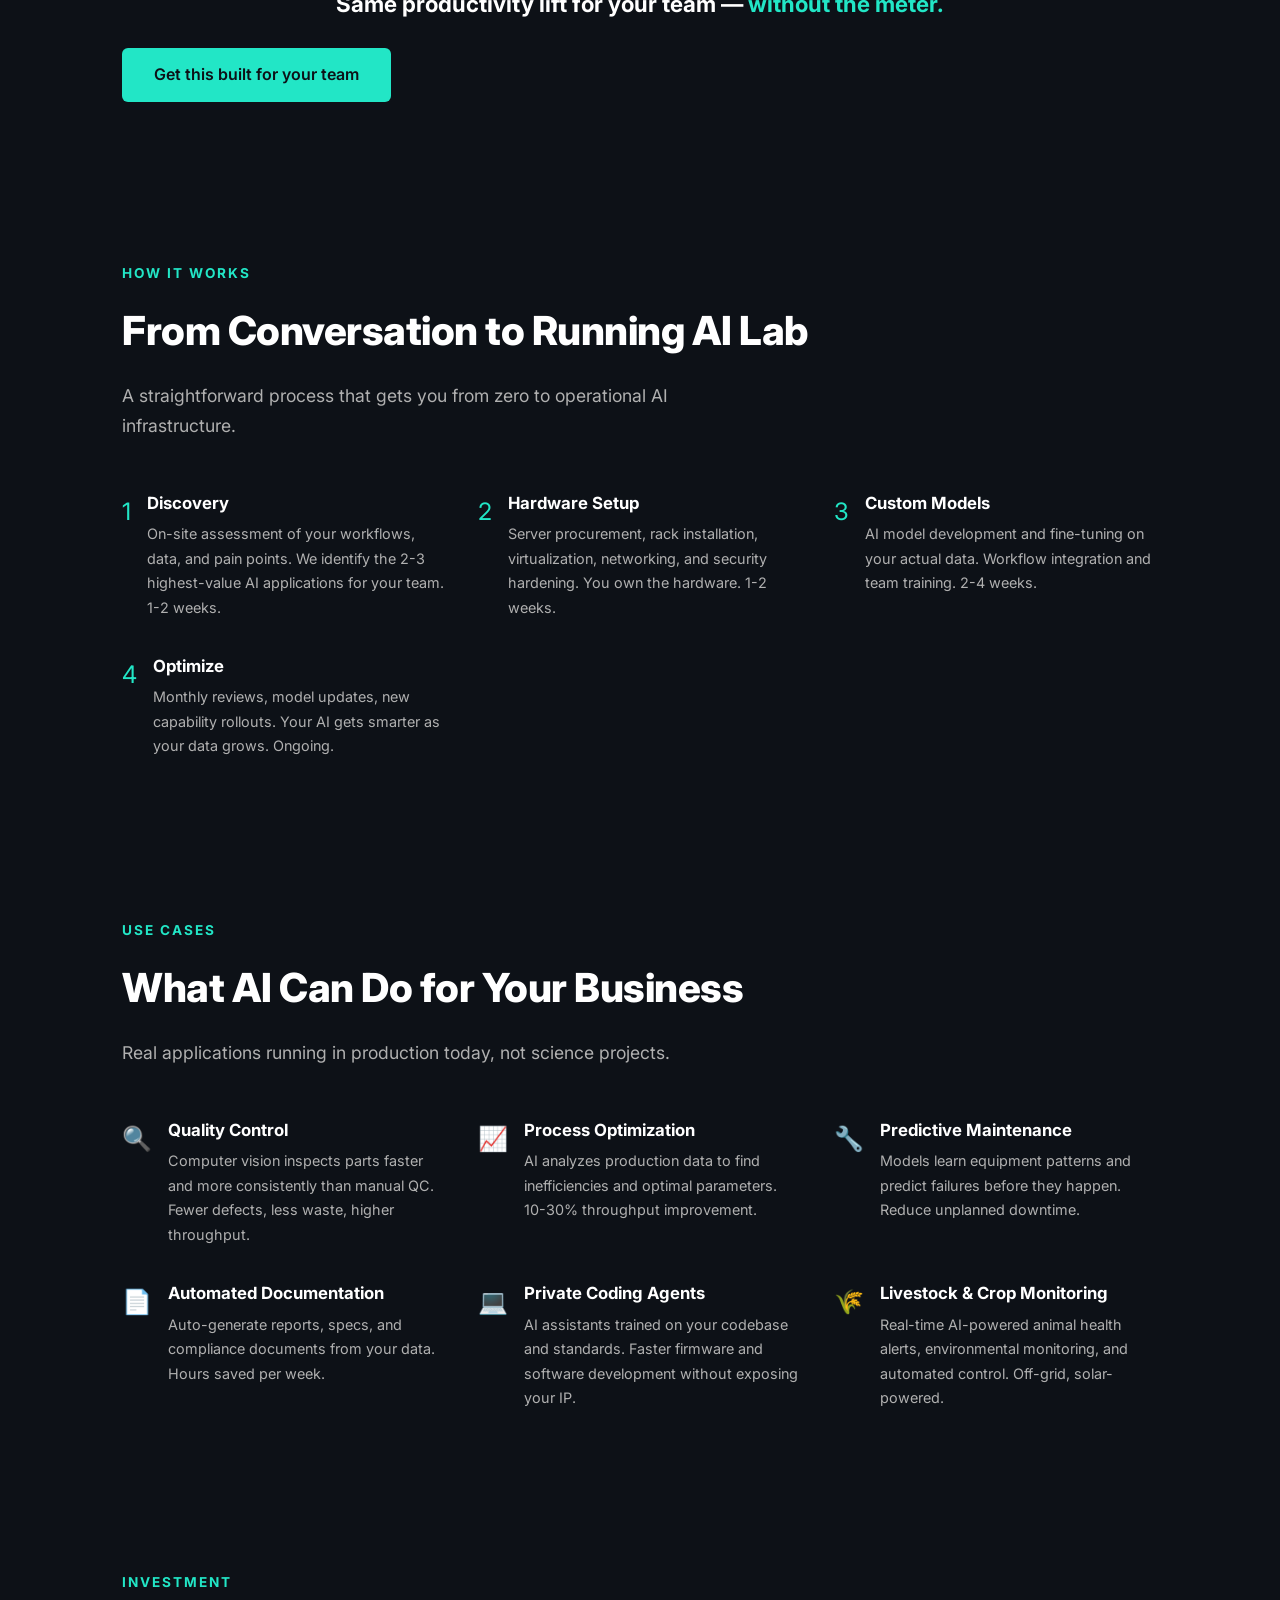
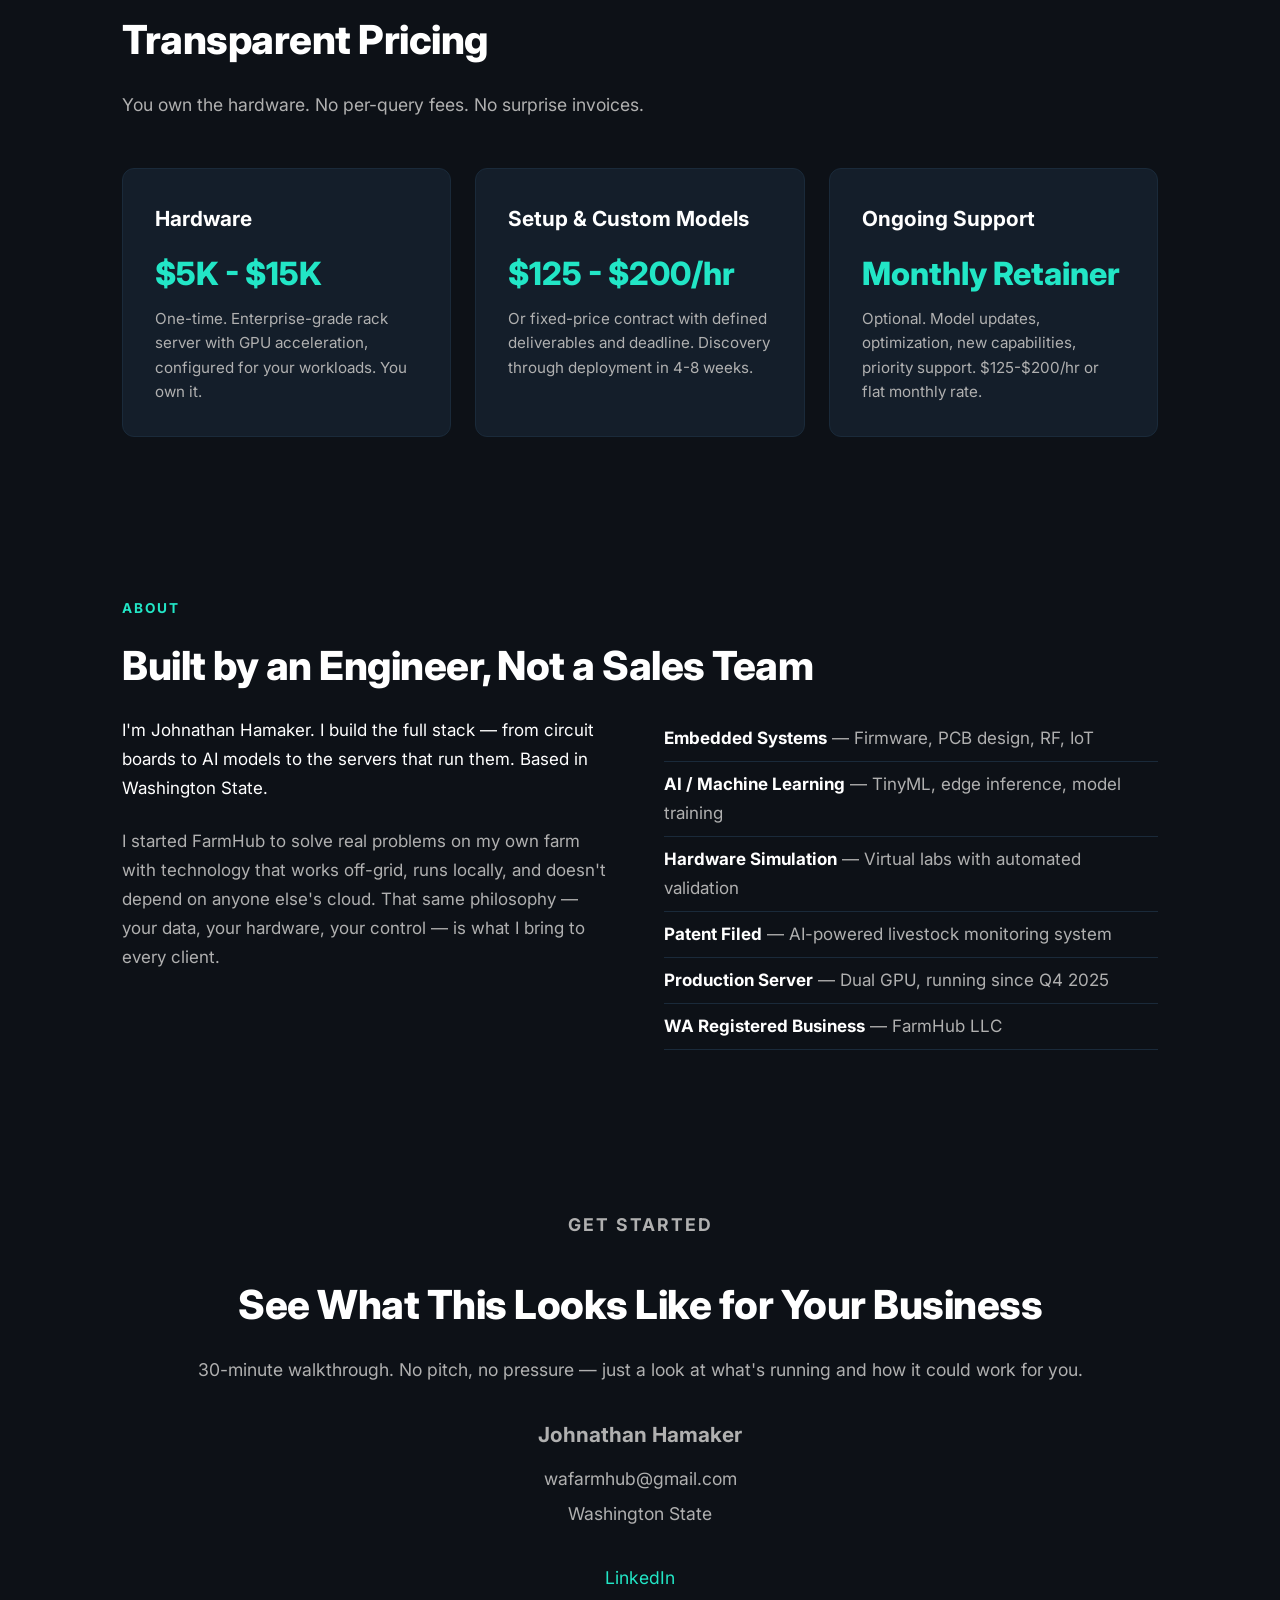
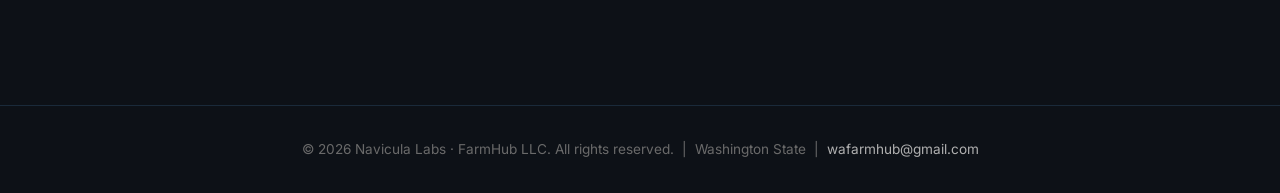
==== commit bd7a1381: "fix(site): lift hero title to upper-center, rest light+swarm on the title, add glow halo - Hero copy" ====
--- a/index.html
+++ b/index.html
@@ -318,6 +318,13 @@
       len: 6 + Math.random() * 9, ph: Math.random() * 6.28, ang: 0
     });
   }
+  // the light rests on the title by default, so the swarm gathers around it
+  function titleCenter() {
+    var b = stage.querySelector('.brandmark');
+    if (!b) return { x: W * 0.5, y: H * 0.44 };
+    var sr = stage.getBoundingClientRect(), br = b.getBoundingClientRect();
+    return { x: br.left - sr.left + br.width / 2, y: br.top - sr.top + br.height / 2 };
+  }
   function resize() {
     var r = stage.getBoundingClientRect();
     W = r.width; H = r.height; DPR = Math.min(window.devicePixelRatio || 1, 2);
@@ -326,7 +333,7 @@
     ctx.setTransform(DPR, 0, 0, DPR, 0, 0);
     var n = Math.round(Math.min(120, Math.max(36, W * H / 15000)));
     if (cells.length !== n) seed(n);
-    if (!light.has) { light.tx = W * 0.5; light.ty = H * 0.42; light.x = light.tx; light.y = light.ty; }
+    if (!light.has) { var c0 = titleCenter(); light.tx = c0.x; light.ty = c0.y; light.x = c0.x; light.y = c0.y; }
   }
   stage.addEventListener('pointermove', function (e) {
     var r = stage.getBoundingClientRect();
@@ -337,8 +344,9 @@
   function frame() {
     t += 0.016; idle++;
     if (!light.has || idle > 200) {
-      light.tx = W * 0.5 + Math.cos(t * 0.5) * W * 0.22;
-      light.ty = H * 0.42 + Math.sin(t * 0.7) * H * 0.16;
+      var c = titleCenter();
+      light.tx = c.x + Math.cos(t * 0.5) * Math.min(W * 0.12, 120);
+      light.ty = c.y + Math.sin(t * 0.7) * Math.min(H * 0.07, 55);
     }
     light.x += (light.tx - light.x) * 0.06;
     light.y += (light.ty - light.y) * 0.06;
--- a/style.css
+++ b/style.css
@@ -351,13 +351,15 @@
 /* === TERMINAL + STARFIELD HERO === */
 .hero-stage {
   position: relative;
-  min-height: 94vh;
+  height: 100vh;
+  min-height: 600px;
   display: flex;
   flex-direction: column;
   align-items: center;
   justify-content: center;
   overflow: hidden;
-  padding: 7rem 1.5rem 4rem;
+  /* extra bottom padding lifts the title into the upper-center, seen on open */
+  padding: 5rem 1.5rem 9rem;
   background: radial-gradient(ellipse at 50% 42%, #0e2436 0%, var(--navy) 72%);
 }
 
@@ -543,6 +545,17 @@
 
 /* hero copy below terminal */
 .hero-stage .hero-copy { position: relative; z-index: 2; text-align: center; margin-top: 0; width: 100%; max-width: 720px; }
+/* glow halo so the cursor-light visibly "enlightens" the title */
+.hero-stage .hero-copy::before {
+  content: '';
+  position: absolute;
+  left: 50%; top: 46%;
+  transform: translate(-50%, -50%);
+  width: 130%; height: 150%;
+  z-index: -1;
+  background: radial-gradient(ellipse at center, rgba(34, 230, 198, 0.18) 0%, rgba(34, 230, 198, 0) 62%);
+  pointer-events: none;
+}
 .hero-stage .hero-copy h1 { overflow-wrap: break-word; }
 .hero-stage .hero-copy h1 { font-size: 2.7rem; font-weight: 800; line-height: 1.15; letter-spacing: -1px; margin-bottom: 1rem; }
 .hero-stage .hero-copy h1 .highlight { color: var(--cyan); }
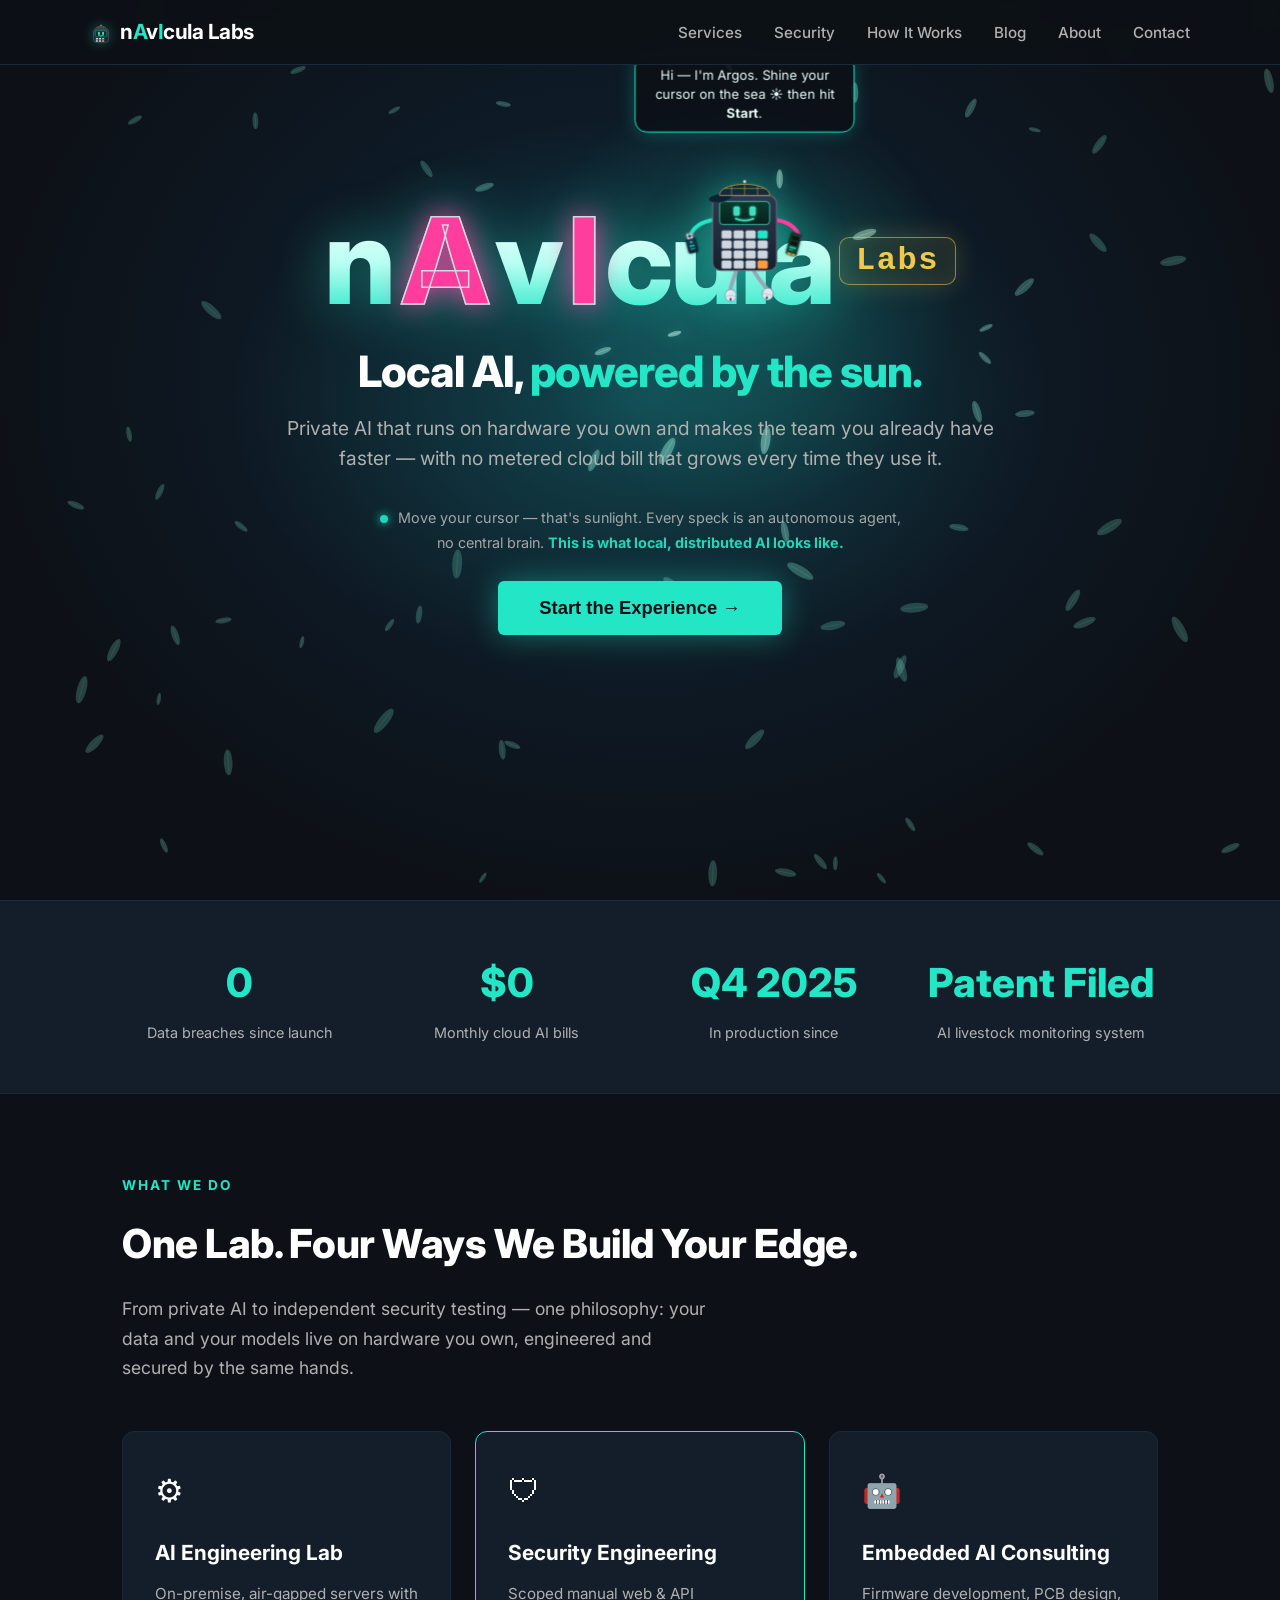
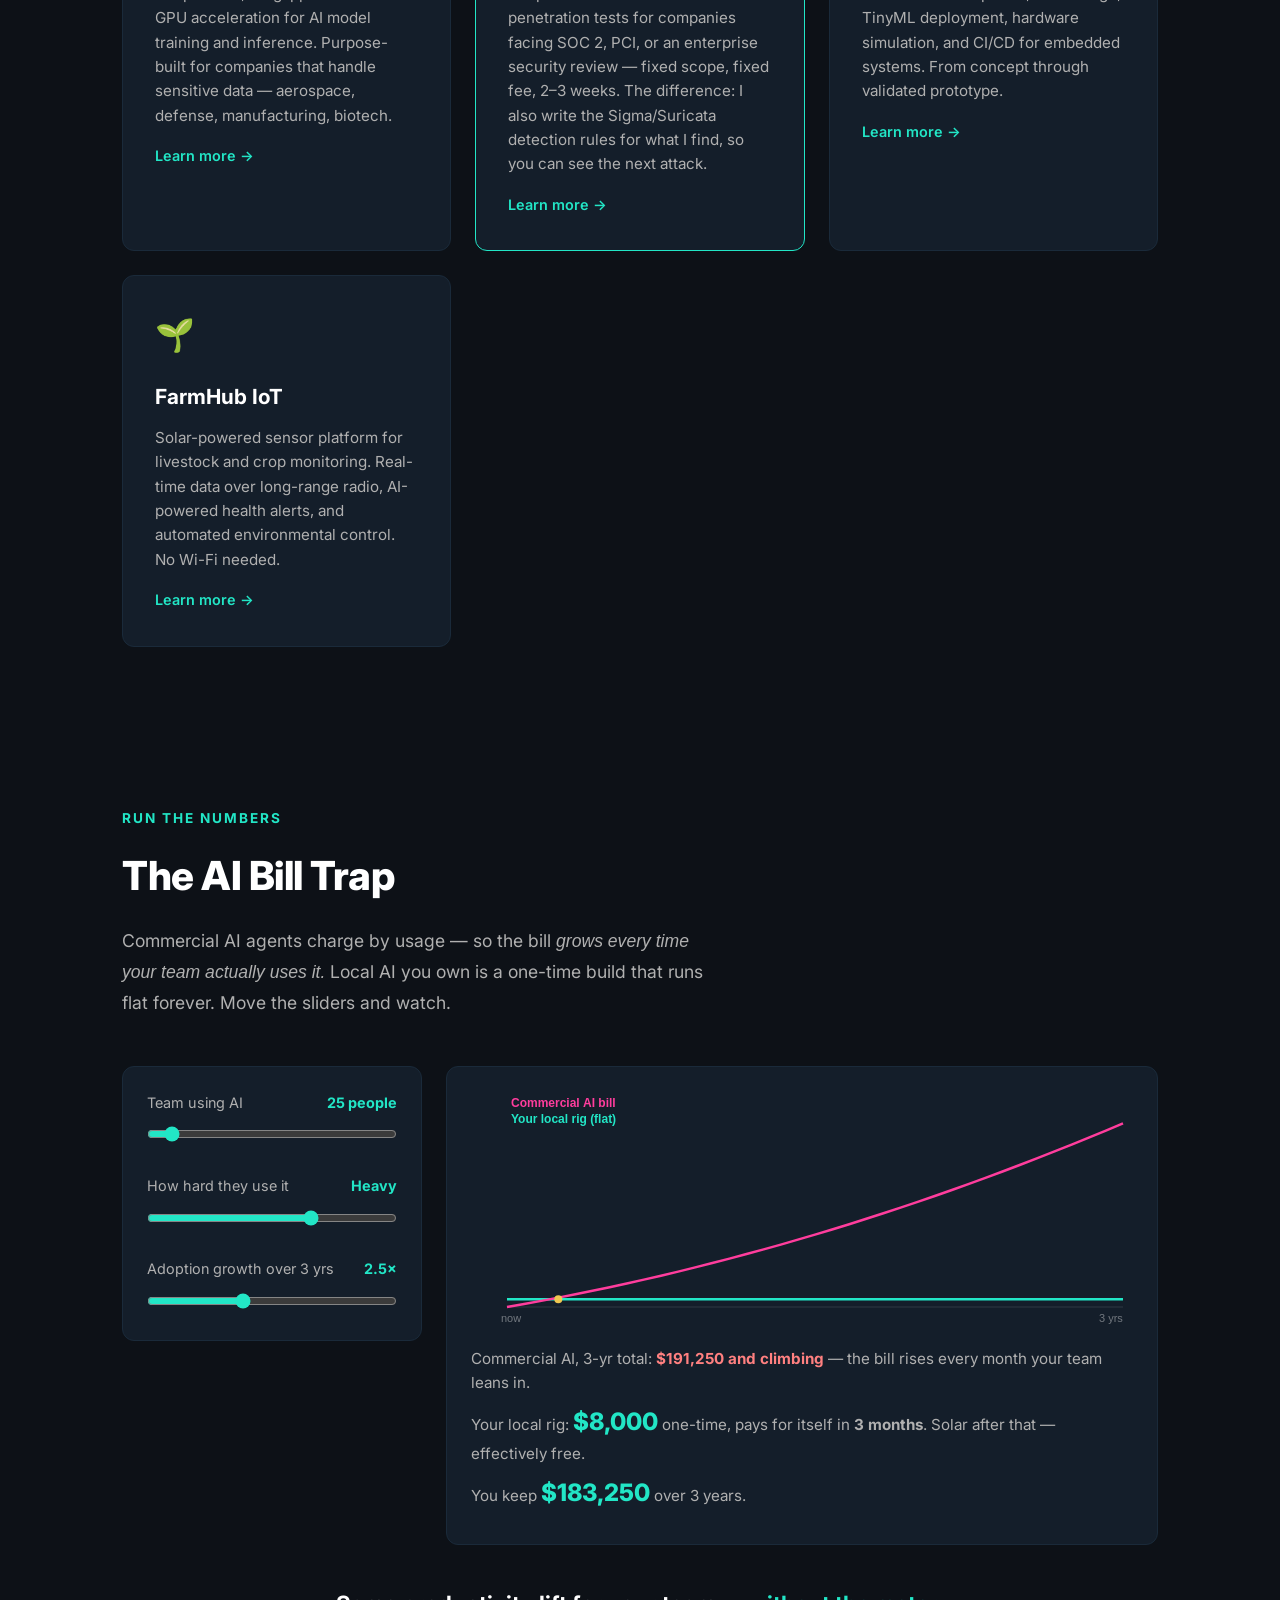
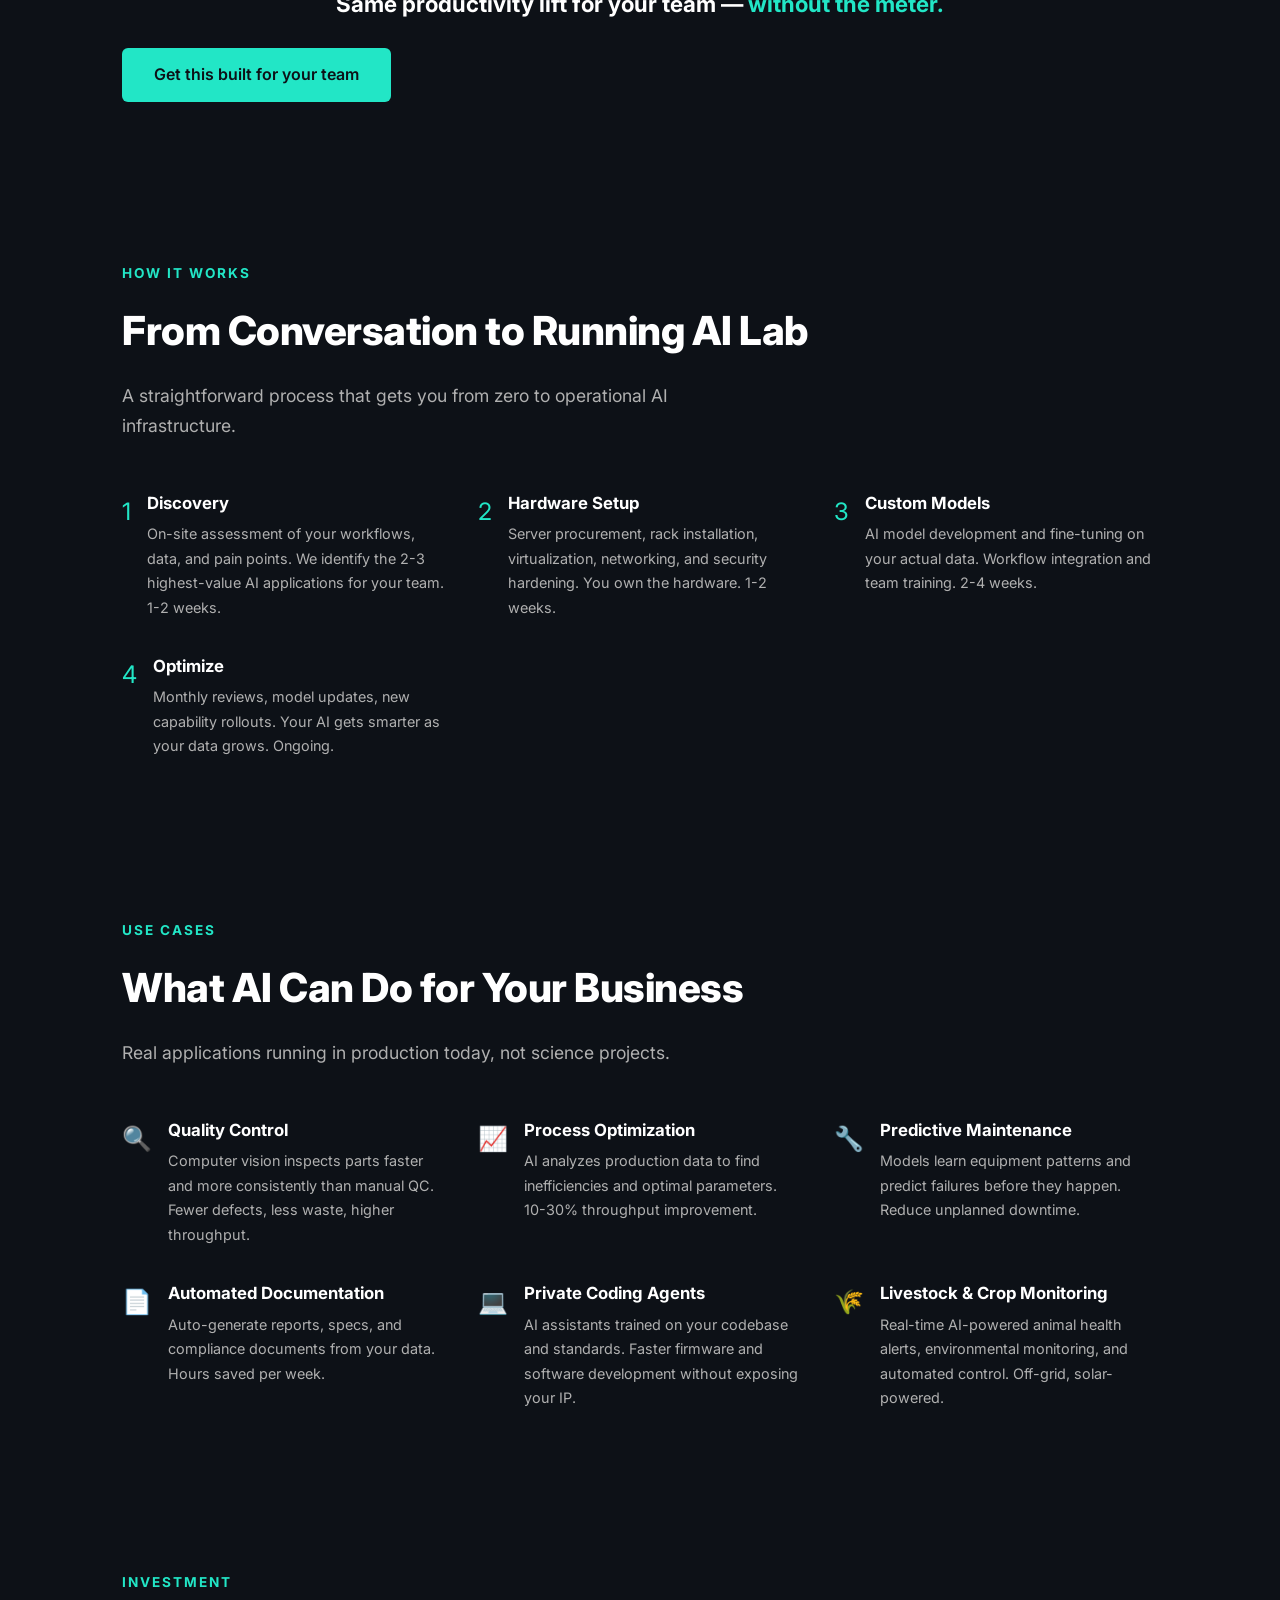
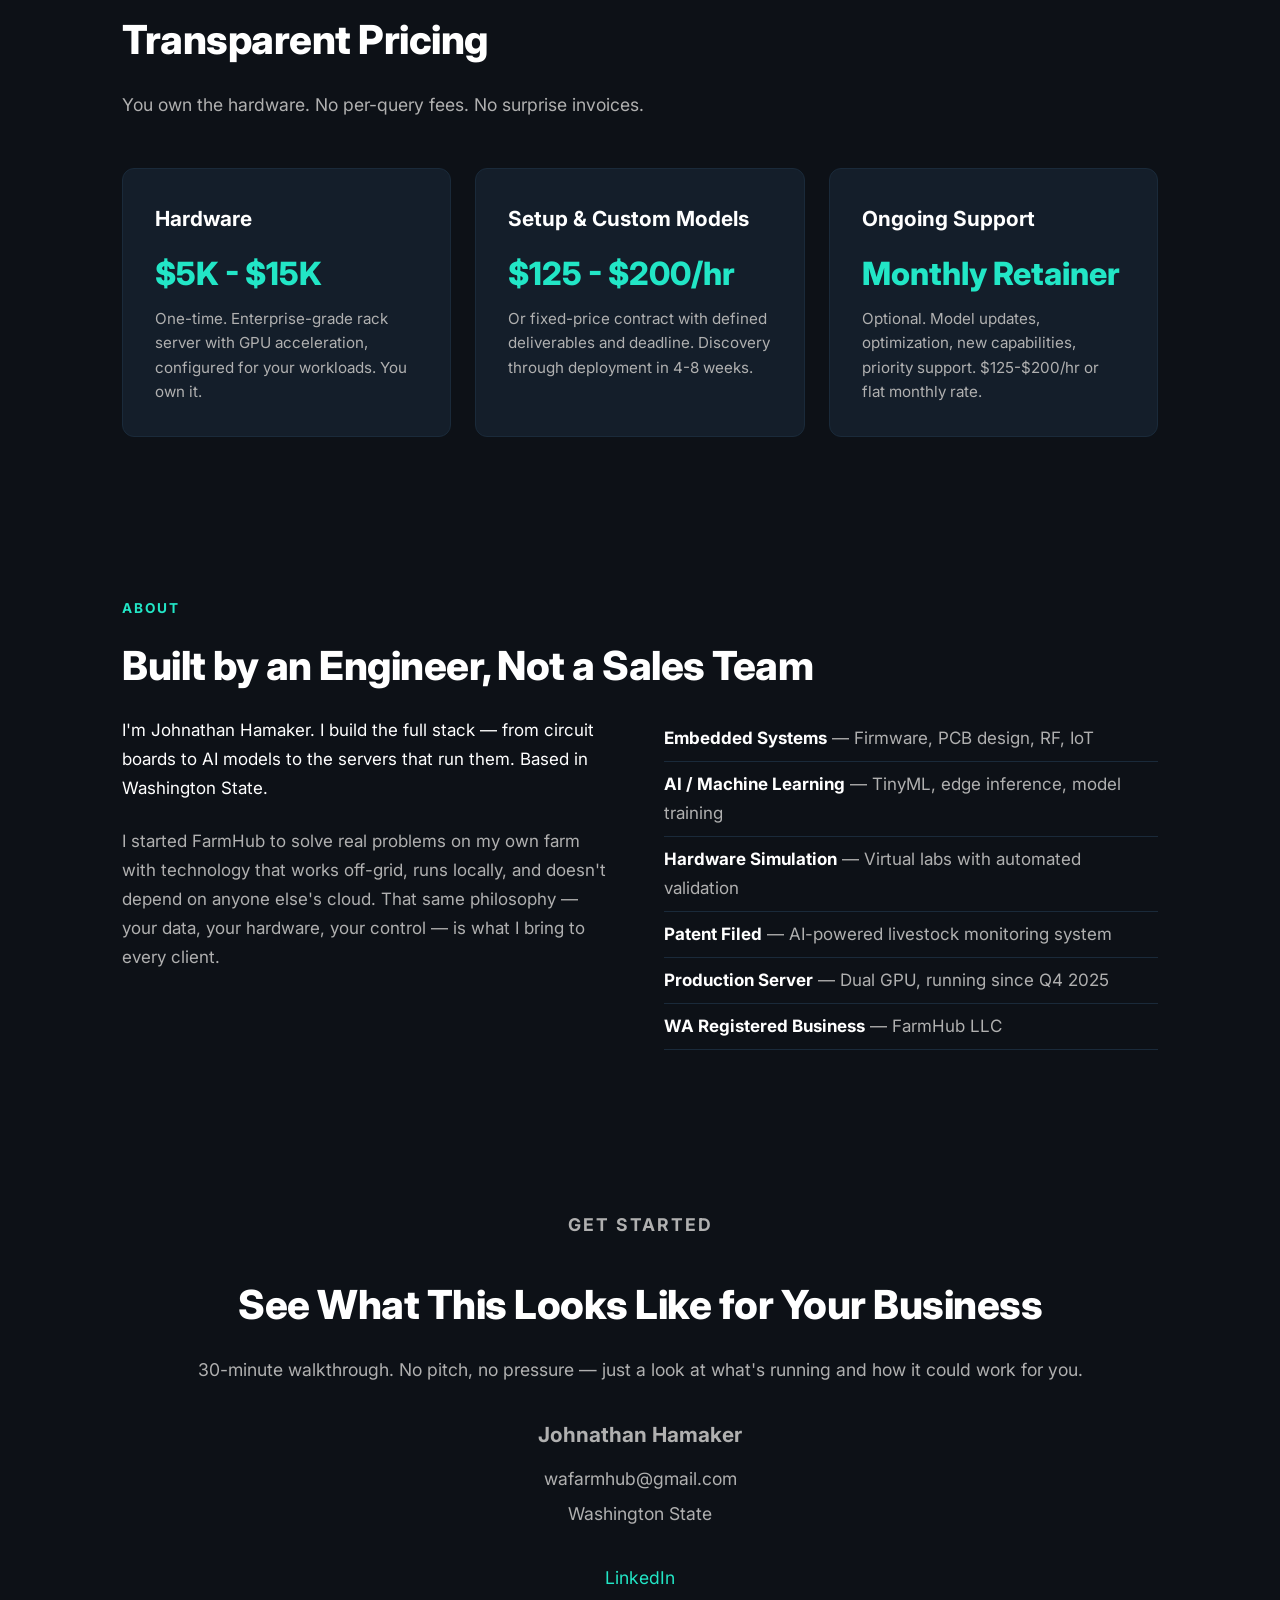
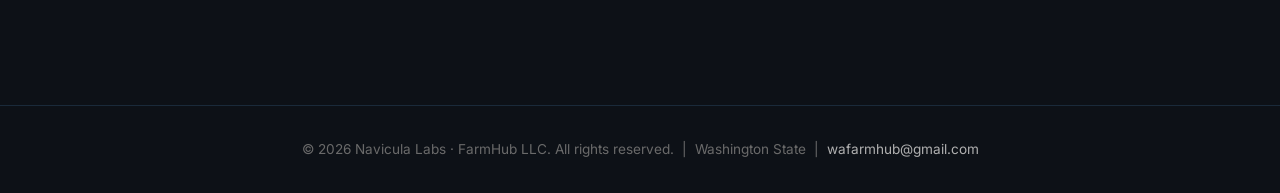
==== commit 354bc409: "feat(site): Living Twin personalization + security 'safe-click' experience - index.html: per-prospec" ====
--- a/index.html
+++ b/index.html
@@ -297,6 +297,49 @@
 
 <!-- Navicula: living agent-swarm sea + Argos the guide + the ROI sandbox -->
 <script>
+/* ===== 0. Living Twin — per-prospect personalization from one ?t= blob =====
+   Pure function of the URL. Absent/corrupt blob => __TWIN stays null and the
+   page renders as the generic homepage. Never STATES a sourced fact; only
+   greets by name + pre-fills editable estimates. All values clamped/sanitized. */
+(function () {
+  window.__TWIN = null;
+  try {
+    var p = new URLSearchParams(location.search).get('t');
+    if (!p) return;
+    var b64 = p.replace(/-/g, '+').replace(/_/g, '/');
+    while (b64.length % 4) b64 += '=';
+    var raw = decodeURIComponent(escape(atob(b64)));   // UTF-8 safe
+    var d = JSON.parse(raw);
+    if (!d || typeof d !== 'object') return;
+    var clampInt = function (v, lo, hi, dflt) {
+      v = parseInt(v, 10); if (isNaN(v)) return dflt;
+      return Math.max(lo, Math.min(hi, v));
+    };
+    var name = (typeof d.c === 'string') ? d.c.slice(0, 60).replace(/[<>]/g, '').trim() : '';
+    window.__TWIN = Object.freeze({
+      company: name || '',
+      team:    ('tm' in d) ? clampInt(d.tm, 3, 300, null) : null,  // ROI: team using AI
+      use:     ('u'  in d) ? clampInt(d.u, 1, 4, null)    : null,  // ROI: usage intensity 1-4
+      growth:  ('g'  in d) ? clampInt(d.g, 10, 50, null)  : null   // ROI: growth ×10 (slider form)
+    });
+  } catch (e) { window.__TWIN = null; }   // any corruption -> generic homepage
+
+  // Hero headline personalization (textContent-safe; never markup from the blob)
+  try {
+    var T = window.__TWIN;
+    if (T && T.company) {
+      var h1 = document.querySelector('.hero-copy h1');
+      if (h1 && !document.querySelector('.twin-hello')) {
+        var hello = document.createElement('p');
+        hello.className = 'twin-hello';
+        hello.setAttribute('style', 'font-size:1.05rem;color:#22e6c6;margin:0 0 .5rem;font-weight:600;letter-spacing:.01em;');
+        hello.textContent = 'Built for the team at ' + T.company;
+        h1.parentNode.insertBefore(hello, h1);
+      }
+    }
+  } catch (e) {}
+})();
+
 /* ===== 1. Living Navicula sea — cursor = sunlight, each speck an agent ===== */
 (function () {
   var cv = document.getElementById('navicula-sea');
@@ -414,7 +457,14 @@
 
   function say(html) { bubble.innerHTML = html; bubble.classList.add('show'); }
 
-  setTimeout(function () { say("Hi — I'm Argos. Shine your cursor on the sea ☀ then hit <b>Start</b>."); }, 1200);
+  setTimeout(function () {
+    var T = window.__TWIN;
+    if (T && T.company) {
+      say("Hi " + T.company + " — I'm Argos. I lit up the sea for you ☀ shine your cursor on it, then hit <b>Start</b> — I pre-ran your numbers below.");
+    } else {
+      say("Hi — I'm Argos. Shine your cursor on the sea ☀ then hit <b>Start</b>.");
+    }
+  }, 1200);
 
   var TOUR = {
     'services':     "Four ways we build your edge — pick one to dive in.",
@@ -497,6 +547,13 @@
   }
   [team, use, growth].forEach(function (el) { el.addEventListener('input', render); });
   window.addEventListener('resize', function () { clearTimeout(window.__rrz); window.__rrz = setTimeout(render, 150); });
+  // Living Twin: pre-fill the sliders with the prospect's numbers before the first paint
+  (function () {
+    var T = window.__TWIN; if (!T) return;
+    if (T.team   != null) team.value   = T.team;
+    if (T.use    != null) use.value    = T.use;
+    if (T.growth != null) growth.value = T.growth;
+  })();
   render();
 })();
 </script>
